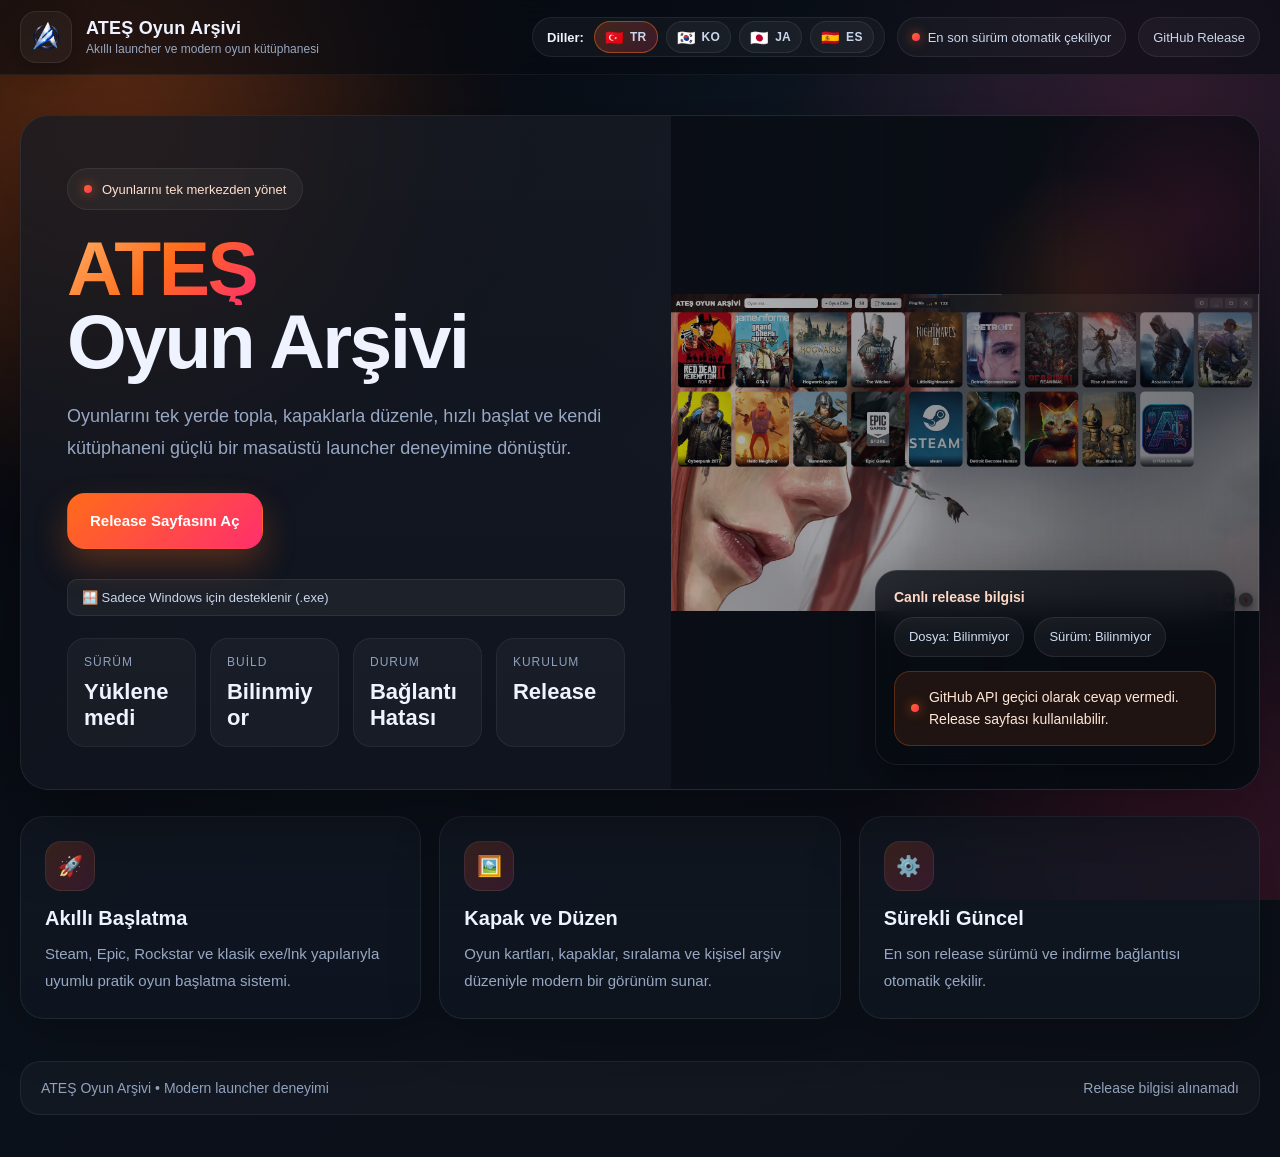
==== index.html @ 136032b4 "Update index.html" ====
<!DOCTYPE html>
<html lang="tr">
<head>
  <meta charset="UTF-8" />
  <meta name="viewport" content="width=device-width, initial-scale=1.0" />
  <meta name="theme-color" content="#ff6b1a">
  <title>Oyun Launcher İndir (Ücretsiz) – ATEŞ Oyun Arşivi | Steam, Epic, Rockstar Tek Program</title>
  <meta name="description" content="ATEŞ Oyun Arşivi ile Steam, Epic ve tüm oyunlarını tek yerde topla. Ücretsiz oyun launcher indir, hızlı başlat ve modern arşiv deneyimi yaşa.">
  <meta name="keywords" content="ATEŞ Oyun Arşivi, game launcher, free game launcher, Steam, Epic, Rockstar">
  <meta name="author" content="ATEŞ Oyun Arşivi">
  <meta name="robots" content="index, follow, max-image-preview:large">
  <link rel="canonical" href="https://dates1905.github.io/atesoyunarsivi/">
  <link rel="alternate" hreflang="tr" href="https://dates1905.github.io/atesoyunarsivi/">
  <link rel="alternate" hreflang="ko" href="https://dates1905.github.io/atesoyunarsivi/ko/">
  <link rel="alternate" hreflang="ja" href="https://dates1905.github.io/atesoyunarsivi/ja/">
  <link rel="alternate" hreflang="es" href="https://dates1905.github.io/atesoyunarsivi/es/">
  <link rel="alternate" hreflang="x-default" href="https://dates1905.github.io/atesoyunarsivi/">

  <link rel="icon" href="https://dates1905.github.io/atesoyunarsivi/favicon.ico" sizes="any">
  <link rel="icon" type="image/png" sizes="48x48" href="https://dates1905.github.io/atesoyunarsivi/favicon-48x48.png">
  <link rel="apple-touch-icon" href="https://dates1905.github.io/atesoyunarsivi/apple-touch-icon.png">

  <meta property="og:locale" content="tr_TR">
  <meta property="og:type" content="website">
  <meta property="og:site_name" content="ATEŞ Oyun Arşivi">
  <meta property="og:title" content="ATEŞ Oyun Arşivi – Ücretsiz Oyun Launcher">
  <meta property="og:description" content="Steam, Epic, Rockstar ve diğer oyunlarını tek yerde topla. Hızlı, modern ve ücretsiz oyun launcher.">
  <meta property="og:url" content="https://dates1905.github.io/atesoyunarsivi/">
  <meta property="og:image" content="https://dates1905.github.io/atesoyunarsivi/logo.png">
  <meta property="og:image:width" content="512">
  <meta property="og:image:height" content="512">

  <meta name="twitter:card" content="summary_large_image">
  <meta name="twitter:title" content="ATEŞ Oyun Arşivi – Ücretsiz Oyun Launcher">
  <meta name="twitter:description" content="Steam, Epic, Rockstar ve diğer oyunlarını tek yerde topla. Hızlı, modern ve ücretsiz oyun launcher.">
  <meta name="twitter:image" content="https://dates1905.github.io/atesoyunarsivi/logo.png">

  <script type="application/ld+json">
  {
    "@context": "https://schema.org",
    "@graph": [
      {
        "@type": "WebSite",
        "@id": "https://dates1905.github.io/atesoyunarsivi/#website",
        "url": "https://dates1905.github.io/atesoyunarsivi/",
        "name": "ATEŞ Oyun Arşivi",
        "alternateName": ["ATES Oyun Arsivi", "ATEŞ Launcher"],
        "inLanguage": "tr-TR"
      },
      {
        "@type": "Organization",
        "@id": "https://dates1905.github.io/atesoyunarsivi/#organization",
        "name": "ATEŞ Oyun Arşivi",
        "url": "https://dates1905.github.io/atesoyunarsivi/",
        "logo": {
          "@type": "ImageObject",
          "url": "https://dates1905.github.io/atesoyunarsivi/logo.png"
        },
        "image": "https://dates1905.github.io/atesoyunarsivi/logo.png"
      }
    ]
  }
  </script>

  <link rel="stylesheet" href="style.css" />
  <style>
    * { box-sizing: border-box; }
    :root {
      --bg: #070b12;
      --bg-soft: #0c1220;
      --card: rgba(14, 19, 32, 0.82);
      --line: rgba(255,255,255,0.09);
      --text: #eef3ff;
      --muted: #98a8c3;
      --accent: #ff6b1a;
      --accent-2: #ff2f6d;
      --green: #1fc97a;
      --shadow: 0 30px 80px rgba(0,0,0,0.42);
      --radius-xl: 28px;
      --radius-lg: 20px;
      --max: 1240px;
    }

    html, body {
      margin: 0; padding: 0; min-height: 100%;
      background:
        radial-gradient(circle at 10% 10%, rgba(255,107,26,0.18), transparent 26%),
        radial-gradient(circle at 90% 10%, rgba(255,47,109,0.16), transparent 24%),
        linear-gradient(135deg, #05070c 0%, #0b111b 45%, #0b0f17 100%);
      color: var(--text);
      font-family: Inter, Arial, Helvetica, sans-serif;
      overflow-x: hidden;
      cursor: default;
    }

    a { color: inherit; text-decoration: none; }

    .bg-blur, .particles, .dragon-sky {
      position: fixed; inset: 0; pointer-events: none; overflow: hidden;
    }
    .bg-blur, .particles { z-index: 0; }
    .dragon-sky { z-index: 1; }

    .dragon-sky canvas {
      width: 100%; height: 100%; display: block;
      pointer-events: none;
      filter: drop-shadow(0 10px 30px rgba(0,0,0,.35));
    }

    .bg-blur::before, .bg-blur::after {
      content: ""; position: absolute; border-radius: 50%;
      filter: blur(110px); opacity: 0.2; animation: floatBlob 12s ease-in-out infinite;
    }
    .bg-blur::before { width: 34vw; height: 34vw; left: -10vw; top: -6vw; background: #ff6b1a; }
    .bg-blur::after  { width: 30vw; height: 30vw; right: -8vw; bottom: -10vw; background: #ff2f6d; animation-duration: 14s; }
    @keyframes floatBlob { 0%,100%{transform:translate(0,0)} 50%{transform:translate(20px,24px)} }

    .particle {
      position: absolute; bottom: -20px; width: 4px; height: 4px; border-radius: 999px;
      background: linear-gradient(135deg, #ff8a3d, #ff2f6d); opacity: 0.45; animation: rise linear infinite;
    }
    @keyframes rise {
      from { transform: translateY(0) scale(1); opacity: 0; }
      10% { opacity: 0.45; }
      to { transform: translateY(-110vh) scale(0.6); opacity: 0; }
    }

    .wrap { position: relative; z-index: 2; width: 100%; }
    .container { width: min(var(--max), calc(100% - 32px)); margin: 0 auto; }

    .topbar {
      position: sticky; top: 0; z-index: 10; backdrop-filter: blur(16px);
      background: rgba(7, 11, 18, 0.58); border-bottom: 1px solid rgba(255,255,255,0.05);
    }
    .topbar-inner {
      min-height: 74px; display: flex; align-items: center; justify-content: space-between; gap: 16px;
    }
    .brand { display: flex; align-items: center; gap: 14px; min-width: 0; }
    .brand-logo {
      width: 52px; height: 52px; border-radius: 16px; display: flex; align-items: center; justify-content: center;
      background: rgba(255,255,255,0.04); border: 1px solid rgba(255,255,255,0.08);
      box-shadow: 0 8px 24px rgba(0,0,0,0.25); overflow: hidden; padding: 6px;
    }
    .brand-logo img { width: 100%; height: 100%; object-fit: contain; display: block; }
    .brand-title { font-size: 18px; font-weight: 800; letter-spacing: 0.2px; white-space: nowrap; }
    .brand-sub { font-size: 12px; color: var(--muted); margin-top: 3px; white-space: nowrap; }

    .nav-actions { display: flex; align-items: center; gap: 12px; flex-wrap: wrap; justify-content: flex-end; }
    .mini-badge {
      min-height: 40px; padding: 0 14px; display: inline-flex; align-items: center; border-radius: 999px;
      background: rgba(255,255,255,0.04); border: 1px solid rgba(255,255,255,0.07); color: #c9d6ec; font-size: 13px; gap: 8px;
    }
    .dot {
      width: 8px; height: 8px; border-radius: 999px;
      background: linear-gradient(135deg, var(--accent), var(--accent-2));
      box-shadow: 0 0 12px rgba(255,107,26,0.7); flex: 0 0 auto;
    }

    .hero { padding: 40px 0 26px; }
    .hero-card {
      position: relative; overflow: hidden; border-radius: var(--radius-xl);
      background: linear-gradient(180deg, rgba(255,255,255,0.03), rgba(255,255,255,0.015)), rgba(13, 17, 27, 0.78);
      border: 1px solid rgba(255,255,255,0.07); box-shadow: var(--shadow);
    }
    .hero-grid { display: grid; grid-template-columns: 1.05fr 0.95fr; min-height: 650px; }
    .hero-left { padding: 52px 46px 42px; display: flex; flex-direction: column; justify-content: center; }

    .eyebrow {
      display: inline-flex; align-items: center; gap: 10px; width: fit-content; min-height: 42px; padding: 0 16px;
      border-radius: 999px; background: rgba(255,255,255,0.045); border: 1px solid rgba(255,255,255,0.07);
      color: #ffe0cf; font-size: 13px; margin-bottom: 22px;
    }
    .hero-title {
      margin: 0; font-size: clamp(42px, 6vw, 78px); line-height: 0.95; letter-spacing: -2.5px; font-weight: 900;
    }
    .hero-title .accent {
      background: linear-gradient(135deg, #ffb167, #ff6b1a, #ff2f6d);
      -webkit-background-clip: text; background-clip: text; color: transparent; display: inline-block;
    }
    .hero-desc { margin: 22px 0 28px; max-width: 700px; color: var(--muted); font-size: 18px; line-height: 1.8; }
    .hero-actions { display: flex; gap: 14px; flex-wrap: wrap; margin-bottom: 18px; }

    .btn {
      min-height: 56px; padding: 0 22px; border-radius: 18px; display: inline-flex; align-items: center; justify-content: center; gap: 10px;
      font-weight: 800; font-size: 15px; border: 1px solid transparent;
      transition: transform .18s ease, box-shadow .18s ease, background .18s ease, border-color .18s ease;
    }
    .btn:hover { transform: translateY(-2px); }
    .btn-primary {
      background: linear-gradient(135deg, var(--accent), var(--accent-2)); color: #fff;
      box-shadow: 0 16px 34px rgba(255, 107, 26, 0.28);
    }

    .windows-note {
      margin-top: 12px; padding: 10px 14px; border-radius: 10px;
      background: rgba(255,255,255,0.05); border: 1px solid rgba(255,255,255,0.08);
      font-size: 13px; color: #c9d6ec; display: inline-block;
    }

    .stats { display: grid; grid-template-columns: repeat(4, minmax(0, 1fr)); gap: 14px; margin-top: 22px; }
    .stat {
      padding: 16px 16px 15px; border-radius: 18px; background: rgba(255,255,255,0.035);
      border: 1px solid rgba(255,255,255,0.06); min-height: 94px;
    }
    .stat-label { font-size: 12px; text-transform: uppercase; letter-spacing: 1px; color: #8ea0bc; margin-bottom: 10px; }
    .stat-value { font-size: 22px; font-weight: 800; word-break: break-word; }

    .hero-right {
      position: relative; min-height: 650px;
      background: linear-gradient(90deg, rgba(7,11,18,0.3), rgba(7,11,18,0.6)), url("launcher.jpg?v=3") center center no-repeat;
      background-size: contain; background-color: #0b0f17;
    }
    .hero-right::before {
      content: ""; position: absolute; inset: 0;
      background: radial-gradient(circle at 70% 25%, rgba(255,107,26,0.12), transparent 18%),
                  radial-gradient(circle at 88% 15%, rgba(255,47,109,0.12), transparent 22%);
    }

    .floating-panel {
      position: absolute; right: 24px; bottom: 24px; width: min(360px, calc(100% - 48px));
      padding: 18px; border-radius: 22px; background: rgba(7, 11, 18, 0.76);
      border: 1px solid rgba(255,255,255,0.08); backdrop-filter: blur(16px);
      box-shadow: 0 18px 44px rgba(0,0,0,0.34);
      transform: none !important;
    }
    .floating-title { font-size: 14px; color: #ffd9c6; margin-bottom: 12px; font-weight: 700; }
    .file-row { display: flex; gap: 10px; flex-wrap: wrap; }
    .pill {
      min-height: 40px; padding: 0 14px; display: inline-flex; align-items: center; border-radius: 999px;
      background: rgba(255,255,255,0.05); border: 1px solid rgba(255,255,255,0.08); color: #d0ddf0; font-size: 13px;
      max-width: 100%; overflow: hidden; text-overflow: ellipsis; white-space: nowrap;
    }
    .status-box {
      margin-top: 14px; min-height: 58px; border-radius: 16px; padding: 14px 16px;
      display: flex; align-items: center; gap: 10px; font-size: 14px; line-height: 1.6;
      border: 1px solid rgba(255,255,255,0.08); background: rgba(255,255,255,0.04); color: #dce6f5;
    }
    .status-box.ok { background: rgba(31, 201, 122, 0.11); border-color: rgba(31, 201, 122, 0.34); color: #dbffec; }
    .status-box.warn { background: rgba(255, 107, 26, 0.10); border-color: rgba(255, 107, 26, 0.26); color: #ffe6d7; }
    .spinner {
      width: 16px; height: 16px; border-radius: 999px; border: 2px solid rgba(255,255,255,0.24);
      border-top-color: #fff; animation: spin .9s linear infinite; flex: 0 0 auto;
    }
    @keyframes spin { to { transform: rotate(360deg); } }

    .section { padding: 0 0 34px; }
    .section-grid { display: grid; grid-template-columns: repeat(3, minmax(0, 1fr)); gap: 18px; }
    .feature-card {
      border-radius: 24px; padding: 24px;
      background: linear-gradient(180deg, rgba(255,255,255,0.025), rgba(255,255,255,0.01)), rgba(12,18,30,0.72);
      border: 1px solid rgba(255,255,255,0.07); box-shadow: 0 18px 50px rgba(0,0,0,0.24);
    }
    .feature-icon {
      width: 50px; height: 50px; border-radius: 16px; display: grid; place-items: center; font-size: 20px;
      background: linear-gradient(135deg, rgba(255,107,26,0.18), rgba(255,47,109,0.16));
      border: 1px solid rgba(255,255,255,0.07); margin-bottom: 16px;
    }
    .feature-title { margin: 0 0 10px; font-size: 20px; font-weight: 800; }
    .feature-desc { margin: 0; color: var(--muted); font-size: 15px; line-height: 1.8; }

    .footer { padding: 8px 0 42px; color: #91a2bc; font-size: 14px; }
    .footer-box {
      border-radius: 20px; padding: 18px 20px; background: rgba(255,255,255,0.03);
      border: 1px solid rgba(255,255,255,0.06); display: flex; justify-content: space-between; gap: 16px; flex-wrap: wrap;
    }

    .language-badge { gap: 10px; padding-right: 10px; flex-wrap: wrap; }
    .lang-label { font-weight: 700; color: #eef3ff; white-space: nowrap; }
    .lang-links { display: inline-flex; align-items: center; gap: 8px; flex-wrap: wrap; }
    .lang-item {
      min-height: 32px; padding: 0 10px; border-radius: 999px; display: inline-flex; align-items: center; gap: 6px;
      background: rgba(255,255,255,0.04); border: 1px solid rgba(255,255,255,0.08);
      transition: transform .18s ease, border-color .18s ease, background .18s ease; font-size: 12px; font-weight: 700;
    }
    .lang-item:hover { transform: translateY(-1px); border-color: rgba(255,255,255,0.18); background: rgba(255,255,255,0.08); }
    .lang-item.active {
      background: linear-gradient(135deg, rgba(255,107,26,0.22), rgba(255,47,109,0.18));
      border-color: rgba(255,107,26,0.5);
    }
    .flag { font-size: 15px; line-height: 1; }
    .lang-text { letter-spacing: 0.3px; }

    @media (max-width: 1120px) {
      .hero-grid { grid-template-columns: 1fr; }
      .hero-right { min-height: 420px; order: -1; }
      .hero-left { padding: 34px 24px 26px; }
      .stats { grid-template-columns: repeat(2, minmax(0, 1fr)); }
      .section-grid { grid-template-columns: 1fr; }
    }
    @media (max-width: 768px) {
      .hero-right { background-size: contain; min-height: 300px; }
    }
    @media (max-width: 700px) {
      .container { width: min(var(--max), calc(100% - 20px)); }
      .topbar-inner { height: auto; padding: 14px 0; align-items: flex-start; flex-direction: column; }
      .hero { padding-top: 18px; }
      .hero-title { letter-spacing: -1.4px; }
      .hero-desc { font-size: 16px; }
      .hero-actions { flex-direction: column; }
      .btn { width: 100%; }
      .stats { grid-template-columns: 1fr; }
      .hero-right { min-height: 320px; }
      .floating-panel { right: 14px; bottom: 14px; width: calc(100% - 28px); }
    }
    @media (prefers-reduced-motion: reduce) {
      .dragon-sky { display: none !important; }
    }
  </style>
</head>
<body>
  <div style="position:absolute; left:-9999px;">
    <h1>ATEŞ Oyun Arşivi – Ücretsiz Oyun Launcher</h1>
    <h2>Steam, Epic ve tüm oyunlarını tek yerden başlat</h2>
  </div>

  <div class="bg-blur"></div>
  <div class="particles" id="particles"></div>
  <div class="dragon-sky" aria-hidden="true"><canvas id="dragonCanvas"></canvas></div>

  <div class="wrap">
    <header class="topbar">
      <div class="container topbar-inner">
        <div class="brand">
          <div class="brand-logo"><img src="logo.png?v=4" alt="ATEŞ Oyun Arşivi logo" /></div>
          <div>
            <div class="brand-title">ATEŞ Oyun Arşivi</div>
            <div class="brand-sub">Akıllı launcher ve modern oyun kütüphanesi</div>
          </div>
        </div>

        <div class="nav-actions">
          <div class="mini-badge language-badge">
            <span class="lang-label">Diller:</span>
            <div class="lang-links">
              <a class="lang-item active" href="https://dates1905.github.io/atesoyunarsivi/" aria-label="Türkçe"><span class="flag">🇹🇷</span><span class="lang-text">TR</span></a>
              <a class="lang-item" href="https://dates1905.github.io/atesoyunarsivi/ko/" aria-label="한국어"><span class="flag">🇰🇷</span><span class="lang-text">KO</span></a>
              <a class="lang-item" href="https://dates1905.github.io/atesoyunarsivi/ja/" aria-label="日本語"><span class="flag">🇯🇵</span><span class="lang-text">JA</span></a>
              <a class="lang-item" href="https://dates1905.github.io/atesoyunarsivi/es/" aria-label="Español"><span class="flag">🇪🇸</span><span class="lang-text">ES</span></a>
            </div>
          </div>
          <div class="mini-badge"><span class="dot"></span>En son sürüm otomatik çekiliyor</div>
          <a class="mini-badge" href="https://github.com/dates1905/atesoyunarsivi/releases" target="_blank" rel="noopener noreferrer">GitHub Release</a>
        </div>
      </div>
    </header>

    <main>
      <section class="hero">
        <div class="container">
          <div class="hero-card">
            <div class="hero-grid">
              <div class="hero-left">
                <div class="eyebrow"><span class="dot"></span>Oyunlarını tek merkezden yönet</div>
                <div class="hero-title"><span class="accent">ATEŞ</span><br />Oyun Arşivi</div>
                <p class="hero-desc">Oyunlarını tek yerde topla, kapaklarla düzenle, hızlı başlat ve kendi kütüphaneni güçlü bir masaüstü launcher deneyimine dönüştür.</p>

                <div class="hero-actions">
                  <a id="downloadBtn" class="btn btn-primary" href="https://github.com/dates1905/atesoyunarsivi/releases" target="_blank" rel="noopener noreferrer">Kurulumu İndir</a>
                </div>

                <div class="windows-note">🪟 Sadece Windows için desteklenir (.exe)</div>

                <div class="stats">
                  <div class="stat"><div class="stat-label">Sürüm</div><div class="stat-value" id="versionText">Yükleniyor...</div></div>
                  <div class="stat"><div class="stat-label">Build</div><div class="stat-value" id="buildDate">Yükleniyor...</div></div>
                  <div class="stat"><div class="stat-label">Durum</div><div class="stat-value" id="releaseStatus">Kontrol ediliyor...</div></div>
                  <div class="stat"><div class="stat-label">Kurulum</div><div class="stat-value" id="fileType">.exe</div></div>
                </div>
              </div>

              <div class="hero-right">
                <div class="floating-panel">
                  <div class="floating-title">Canlı release bilgisi</div>
                  <div class="file-row">
                    <div class="pill" id="fileName">Dosya: yükleniyor...</div>
                    <div class="pill" id="versionBadge">Sürüm: yükleniyor...</div>
                  </div>
                  <div class="status-box warn" id="statusBox"><div class="spinner"></div><span>GitHub üzerinden en son sürüm bilgisi alınıyor...</span></div>
                </div>
              </div>
            </div>
          </div>
        </div>
      </section>

      <section class="section">
        <div class="container">
          <div class="section-grid">
            <div class="feature-card"><div class="feature-icon">🚀</div><h3 class="feature-title">Akıllı Başlatma</h3><p class="feature-desc">Steam, Epic, Rockstar ve klasik exe/lnk yapılarıyla uyumlu pratik oyun başlatma sistemi.</p></div>
            <div class="feature-card"><div class="feature-icon">🖼️</div><h3 class="feature-title">Kapak ve Düzen</h3><p class="feature-desc">Oyun kartları, kapaklar, sıralama ve kişisel arşiv düzeniyle modern bir görünüm sunar.</p></div>
            <div class="feature-card"><div class="feature-icon">⚙️</div><h3 class="feature-title">Sürekli Güncel</h3><p class="feature-desc">En son release sürümü ve indirme bağlantısı otomatik çekilir.</p></div>
          </div>
        </div>
      </section>
    </main>

    <footer class="footer">
      <div class="container">
        <div class="footer-box">
          <div>ATEŞ Oyun Arşivi • Modern launcher deneyimi</div>
          <div id="footerVersion">Sürüm bilgisi yükleniyor...</div>
        </div>
      </div>
    </footer>
  </div>

  <script>
    const RELEASE_API_URL = "https://api.github.com/repos/dates1905/atesoyunarsivi/releases/latest";
    const RELEASES_PAGE_URL = "https://github.com/dates1905/atesoyunarsivi/releases";

    function byId(id) { return document.getElementById(id); }

    function setStatus(message, type = "warn", loading = false) {
      const box = byId("statusBox");
      if (!box) return;
      box.className = "status-box " + type;
      box.innerHTML = (loading ? '<div class="spinner"></div>' : '<span class="dot"></span>') + '<span>' + message + '</span>';
    }

    function formatDate(dateStr) {
      if (!dateStr) return "Bilinmiyor";
      const d = new Date(dateStr);
      if (Number.isNaN(d.getTime())) return "Bilinmiyor";
      const day = String(d.getDate()).padStart(2, "0");
      const month = String(d.getMonth() + 1).padStart(2, "0");
      const year = d.getFullYear();
      return day + "." + month + "." + year;
    }

    function pickExeAsset(assets) {
      if (!Array.isArray(assets)) return null;
      for (const asset of assets) {
        if (/\.exe$/i.test(asset.name || "")) return asset;
      }
      return null;
    }

    function createParticles() {
      const wrap = byId("particles");
      if (!wrap) return;
      wrap.innerHTML = "";
      const count = window.innerWidth < 768 ? 20 : 36;
      for (let i = 0; i < count; i++) {
        const p = document.createElement("span");
        p.className = "particle";
        p.style.left = (Math.random() * 100) + "vw";
        const size = 2 + Math.random() * 4;
        p.style.width = size + "px";
        p.style.height = size + "px";
        p.style.animationDuration = (7 + Math.random() * 9) + "s";
        p.style.animationDelay = (Math.random() * 8) + "s";
        p.style.opacity = 0.16 + Math.random() * 0.38;
        wrap.appendChild(p);
      }
    }

    async function loadLatestRelease() {
      try {
        setStatus("GitHub üzerinden en son sürüm bilgisi alınıyor...", "warn", true);
        const response = await fetch(RELEASE_API_URL, {
          method: "GET",
          headers: { "Accept": "application/vnd.github+json" },
          cache: "no-store"
        });
        if (!response.ok) throw new Error("GitHub API hatası: " + response.status);

        const release = await response.json();
        const version = release.tag_name || release.name || "Bilinmiyor";
        const buildDate = formatDate(release.published_at);
        const exeAsset = pickExeAsset(release.assets || []);
        const downloadUrl = exeAsset ? exeAsset.browser_download_url : (release.html_url || RELEASES_PAGE_URL);
        const fileName = exeAsset ? exeAsset.name : "İndirilebilir .exe bulunamadı";

        if (byId("versionText")) byId("versionText").textContent = version;
        if (byId("buildDate")) byId("buildDate").textContent = buildDate;
        if (byId("releaseStatus")) byId("releaseStatus").textContent = release.prerelease ? "Ön Sürüm" : "Yayında";
        if (byId("fileType")) byId("fileType").textContent = exeAsset ? ".exe" : "Release";
        if (byId("fileName")) byId("fileName").textContent = "Dosya: " + fileName;
        if (byId("versionBadge")) byId("versionBadge").textContent = "Sürüm: " + version;
        if (byId("footerVersion")) byId("footerVersion").textContent = "Canlı sürüm: " + version;

        const downloadBtn = byId("downloadBtn");
        if (downloadBtn) {
          downloadBtn.href = downloadUrl;
          downloadBtn.textContent = exeAsset ? "Kurulumu İndir" : "Release Sayfasını Aç";
        }

        setStatus(exeAsset ? "En güncel sürüm başarıyla yüklendi: " + version : "Release bulundu ama .exe dosyası seçilemedi.", exeAsset ? "ok" : "warn", false);
      } catch (error) {
        console.error("Release yüklenemedi:", error);
        if (byId("versionText")) byId("versionText").textContent = "Yüklenemedi";
        if (byId("buildDate")) byId("buildDate").textContent = "Bilinmiyor";
        if (byId("releaseStatus")) byId("releaseStatus").textContent = "Bağlantı Hatası";
        if (byId("fileType")) byId("fileType").textContent = "Release";
        if (byId("fileName")) byId("fileName").textContent = "Dosya: Bilinmiyor";
        if (byId("versionBadge")) byId("versionBadge").textContent = "Sürüm: Bilinmiyor";
        if (byId("footerVersion")) byId("footerVersion").textContent = "Release bilgisi alınamadı";
        const downloadBtn = byId("downloadBtn");
        if (downloadBtn) { downloadBtn.href = RELEASES_PAGE_URL; downloadBtn.textContent = "Release Sayfasını Aç"; }
        setStatus("GitHub API geçici olarak cevap vermedi. Release sayfası kullanılabilir.", "warn", false);
      }
    }

    window.addEventListener("load", function () {
      createParticles();
      loadLatestRelease();
    });
  </script>
  <script src="toothless_dragons_tr.js"></script>
</body>
</html>
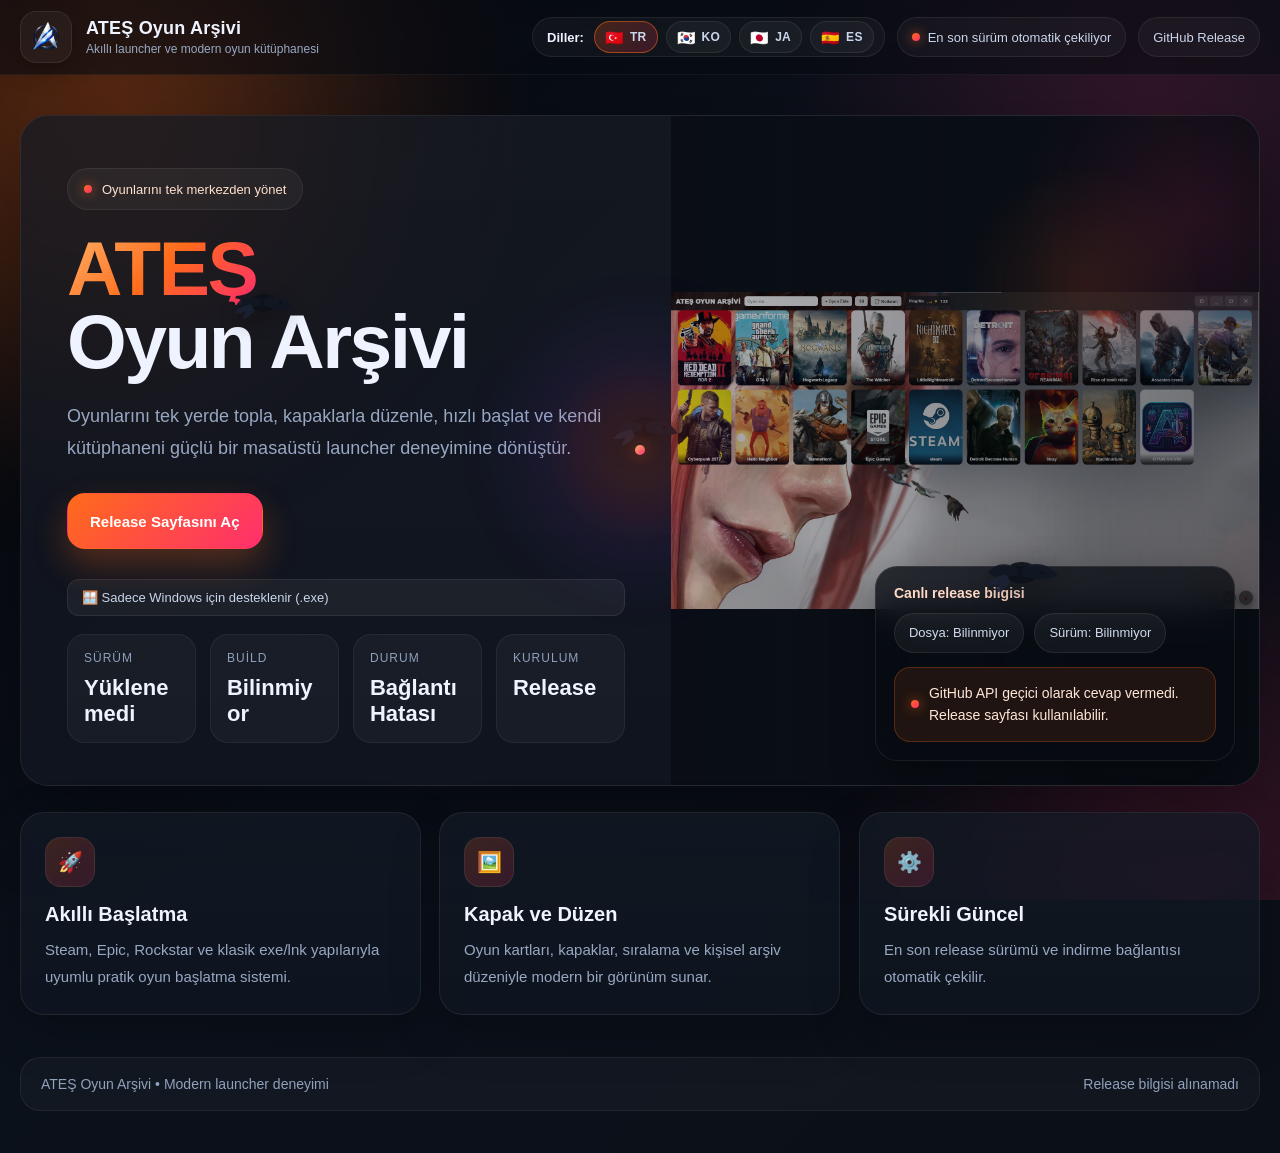
==== commit 1b0a7cc3: "Add files via upload" ====
--- a/index.html
+++ b/index.html
@@ -15,295 +15,206 @@
   <link rel="alternate" hreflang="ja" href="https://dates1905.github.io/atesoyunarsivi/ja/">
   <link rel="alternate" hreflang="es" href="https://dates1905.github.io/atesoyunarsivi/es/">
   <link rel="alternate" hreflang="x-default" href="https://dates1905.github.io/atesoyunarsivi/">
-
   <link rel="icon" href="https://dates1905.github.io/atesoyunarsivi/favicon.ico" sizes="any">
   <link rel="icon" type="image/png" sizes="48x48" href="https://dates1905.github.io/atesoyunarsivi/favicon-48x48.png">
   <link rel="apple-touch-icon" href="https://dates1905.github.io/atesoyunarsivi/apple-touch-icon.png">
-
-  <meta property="og:locale" content="tr_TR">
-  <meta property="og:type" content="website">
-  <meta property="og:site_name" content="ATEŞ Oyun Arşivi">
-  <meta property="og:title" content="ATEŞ Oyun Arşivi – Ücretsiz Oyun Launcher">
-  <meta property="og:description" content="Steam, Epic, Rockstar ve diğer oyunlarını tek yerde topla. Hızlı, modern ve ücretsiz oyun launcher.">
-  <meta property="og:url" content="https://dates1905.github.io/atesoyunarsivi/">
-  <meta property="og:image" content="https://dates1905.github.io/atesoyunarsivi/logo.png">
-  <meta property="og:image:width" content="512">
-  <meta property="og:image:height" content="512">
-
-  <meta name="twitter:card" content="summary_large_image">
-  <meta name="twitter:title" content="ATEŞ Oyun Arşivi – Ücretsiz Oyun Launcher">
-  <meta name="twitter:description" content="Steam, Epic, Rockstar ve diğer oyunlarını tek yerde topla. Hızlı, modern ve ücretsiz oyun launcher.">
-  <meta name="twitter:image" content="https://dates1905.github.io/atesoyunarsivi/logo.png">
-
-  <script type="application/ld+json">
-  {
-    "@context": "https://schema.org",
-    "@graph": [
-      {
-        "@type": "WebSite",
-        "@id": "https://dates1905.github.io/atesoyunarsivi/#website",
-        "url": "https://dates1905.github.io/atesoyunarsivi/",
-        "name": "ATEŞ Oyun Arşivi",
-        "alternateName": ["ATES Oyun Arsivi", "ATEŞ Launcher"],
-        "inLanguage": "tr-TR"
-      },
-      {
-        "@type": "Organization",
-        "@id": "https://dates1905.github.io/atesoyunarsivi/#organization",
-        "name": "ATEŞ Oyun Arşivi",
-        "url": "https://dates1905.github.io/atesoyunarsivi/",
-        "logo": {
-          "@type": "ImageObject",
-          "url": "https://dates1905.github.io/atesoyunarsivi/logo.png"
-        },
-        "image": "https://dates1905.github.io/atesoyunarsivi/logo.png"
-      }
-    ]
-  }
-  </script>
-
   <link rel="stylesheet" href="style.css" />
   <style>
     * { box-sizing: border-box; }
     :root {
-      --bg: #070b12;
-      --bg-soft: #0c1220;
-      --card: rgba(14, 19, 32, 0.82);
-      --line: rgba(255,255,255,0.09);
-      --text: #eef3ff;
-      --muted: #98a8c3;
-      --accent: #ff6b1a;
-      --accent-2: #ff2f6d;
-      --green: #1fc97a;
-      --shadow: 0 30px 80px rgba(0,0,0,0.42);
-      --radius-xl: 28px;
-      --radius-lg: 20px;
-      --max: 1240px;
-    }
-
+      --bg: #070b12; --bg-soft: #0c1220; --card: rgba(14, 19, 32, 0.82); --line: rgba(255,255,255,0.09);
+      --text: #eef3ff; --muted: #98a8c3; --accent: #ff6b1a; --accent-2: #ff2f6d; --green: #1fc97a;
+      --shadow: 0 30px 80px rgba(0,0,0,0.42); --radius-xl: 28px; --radius-lg: 20px; --max: 1240px;
+    }
     html, body {
       margin: 0; padding: 0; min-height: 100%;
       background:
         radial-gradient(circle at 10% 10%, rgba(255,107,26,0.18), transparent 26%),
         radial-gradient(circle at 90% 10%, rgba(255,47,109,0.16), transparent 24%),
         linear-gradient(135deg, #05070c 0%, #0b111b 45%, #0b0f17 100%);
-      color: var(--text);
-      font-family: Inter, Arial, Helvetica, sans-serif;
-      overflow-x: hidden;
+      color: var(--text); font-family: Inter, Arial, Helvetica, sans-serif; overflow-x: hidden;
       cursor: default;
     }
-
     a { color: inherit; text-decoration: none; }
-
-    .bg-blur, .particles, .dragon-sky {
-      position: fixed; inset: 0; pointer-events: none; overflow: hidden;
-    }
-    .bg-blur, .particles { z-index: 0; }
-    .dragon-sky { z-index: 1; }
-
-    .dragon-sky canvas {
-      width: 100%; height: 100%; display: block;
-      pointer-events: none;
-      filter: drop-shadow(0 10px 30px rgba(0,0,0,.35));
-    }
-
-    .bg-blur::before, .bg-blur::after {
-      content: ""; position: absolute; border-radius: 50%;
-      filter: blur(110px); opacity: 0.2; animation: floatBlob 12s ease-in-out infinite;
-    }
-    .bg-blur::before { width: 34vw; height: 34vw; left: -10vw; top: -6vw; background: #ff6b1a; }
-    .bg-blur::after  { width: 30vw; height: 30vw; right: -8vw; bottom: -10vw; background: #ff2f6d; animation-duration: 14s; }
+    .bg-blur,.particles,.dragon-sky,.cursor-fx-layer { position: fixed; inset: 0; pointer-events: none; z-index: 0; overflow:hidden; }
+    .dragon-sky { z-index: 2; }
+    .cursor-fx-layer { z-index: 3; }
+    .bg-blur::before,.bg-blur::after {
+      content:""; position:absolute; border-radius:50%; filter: blur(110px); opacity:.2; animation: floatBlob 12s ease-in-out infinite;
+    }
+    .bg-blur::before { width:34vw; height:34vw; left:-10vw; top:-6vw; background:#ff6b1a; }
+    .bg-blur::after { width:30vw; height:30vw; right:-8vw; bottom:-10vw; background:#ff2f6d; animation-duration:14s; }
     @keyframes floatBlob { 0%,100%{transform:translate(0,0)} 50%{transform:translate(20px,24px)} }
-
     .particle {
-      position: absolute; bottom: -20px; width: 4px; height: 4px; border-radius: 999px;
-      background: linear-gradient(135deg, #ff8a3d, #ff2f6d); opacity: 0.45; animation: rise linear infinite;
+      position:absolute; bottom:-20px; width:4px; height:4px; border-radius:999px;
+      background: linear-gradient(135deg, #ff8a3d, #ff2f6d); opacity:.45; animation: rise linear infinite;
     }
     @keyframes rise {
-      from { transform: translateY(0) scale(1); opacity: 0; }
-      10% { opacity: 0.45; }
-      to { transform: translateY(-110vh) scale(0.6); opacity: 0; }
-    }
-
-    .wrap { position: relative; z-index: 2; width: 100%; }
-    .container { width: min(var(--max), calc(100% - 32px)); margin: 0 auto; }
-
-    .topbar {
-      position: sticky; top: 0; z-index: 10; backdrop-filter: blur(16px);
-      background: rgba(7, 11, 18, 0.58); border-bottom: 1px solid rgba(255,255,255,0.05);
-    }
-    .topbar-inner {
-      min-height: 74px; display: flex; align-items: center; justify-content: space-between; gap: 16px;
-    }
-    .brand { display: flex; align-items: center; gap: 14px; min-width: 0; }
+      from { transform: translateY(0) scale(1); opacity: 0; } 10% { opacity:.45; }
+      to { transform: translateY(-110vh) scale(.6); opacity: 0; }
+    }
+    .wrap { position:relative; z-index: 1; width:100%; }
+    .container { width:min(var(--max), calc(100% - 32px)); margin:0 auto; }
+    .topbar { position:sticky; top:0; z-index:10; backdrop-filter: blur(16px); background:rgba(7,11,18,.58); border-bottom:1px solid rgba(255,255,255,.05); }
+    .topbar-inner { height:74px; display:flex; align-items:center; justify-content:space-between; gap:16px; }
+    .brand { display:flex; align-items:center; gap:14px; min-width:0; }
     .brand-logo {
-      width: 52px; height: 52px; border-radius: 16px; display: flex; align-items: center; justify-content: center;
-      background: rgba(255,255,255,0.04); border: 1px solid rgba(255,255,255,0.08);
-      box-shadow: 0 8px 24px rgba(0,0,0,0.25); overflow: hidden; padding: 6px;
-    }
-    .brand-logo img { width: 100%; height: 100%; object-fit: contain; display: block; }
-    .brand-title { font-size: 18px; font-weight: 800; letter-spacing: 0.2px; white-space: nowrap; }
-    .brand-sub { font-size: 12px; color: var(--muted); margin-top: 3px; white-space: nowrap; }
-
-    .nav-actions { display: flex; align-items: center; gap: 12px; flex-wrap: wrap; justify-content: flex-end; }
+      width:52px; height:52px; border-radius:16px; display:flex; align-items:center; justify-content:center;
+      background:rgba(255,255,255,.04); border:1px solid rgba(255,255,255,.08); box-shadow:0 8px 24px rgba(0,0,0,.25);
+      overflow:hidden; padding:6px;
+    }
+    .brand-logo img { width:100%; height:100%; object-fit:contain; display:block; }
+    .brand-title { font-size:18px; font-weight:800; letter-spacing:.2px; white-space:nowrap; }
+    .brand-sub { font-size:12px; color:var(--muted); margin-top:3px; white-space:nowrap; }
+    .nav-actions { display:flex; align-items:center; gap:12px; flex-wrap:wrap; justify-content:flex-end; }
     .mini-badge {
-      min-height: 40px; padding: 0 14px; display: inline-flex; align-items: center; border-radius: 999px;
-      background: rgba(255,255,255,0.04); border: 1px solid rgba(255,255,255,0.07); color: #c9d6ec; font-size: 13px; gap: 8px;
-    }
-    .dot {
-      width: 8px; height: 8px; border-radius: 999px;
-      background: linear-gradient(135deg, var(--accent), var(--accent-2));
-      box-shadow: 0 0 12px rgba(255,107,26,0.7); flex: 0 0 auto;
-    }
-
-    .hero { padding: 40px 0 26px; }
+      min-height:40px; padding:0 14px; display:inline-flex; align-items:center; border-radius:999px;
+      background:rgba(255,255,255,.04); border:1px solid rgba(255,255,255,.07); color:#c9d6ec; font-size:13px; gap:8px;
+    }
+    .dot { width:8px; height:8px; border-radius:999px; background:linear-gradient(135deg,var(--accent),var(--accent-2)); box-shadow:0 0 12px rgba(255,107,26,.7); flex:0 0 auto; }
+    .hero { padding:40px 0 26px; }
     .hero-card {
-      position: relative; overflow: hidden; border-radius: var(--radius-xl);
-      background: linear-gradient(180deg, rgba(255,255,255,0.03), rgba(255,255,255,0.015)), rgba(13, 17, 27, 0.78);
-      border: 1px solid rgba(255,255,255,0.07); box-shadow: var(--shadow);
-    }
-    .hero-grid { display: grid; grid-template-columns: 1.05fr 0.95fr; min-height: 650px; }
-    .hero-left { padding: 52px 46px 42px; display: flex; flex-direction: column; justify-content: center; }
-
+      position:relative; overflow:hidden; border-radius:var(--radius-xl);
+      background:linear-gradient(180deg, rgba(255,255,255,.03), rgba(255,255,255,.015)), rgba(13,17,27,.78);
+      border:1px solid rgba(255,255,255,.07); box-shadow:var(--shadow);
+    }
+    .hero-grid { display:grid; grid-template-columns:1.05fr .95fr; min-height:650px; }
+    .hero-left { padding:52px 46px 42px; display:flex; flex-direction:column; justify-content:center; }
     .eyebrow {
-      display: inline-flex; align-items: center; gap: 10px; width: fit-content; min-height: 42px; padding: 0 16px;
-      border-radius: 999px; background: rgba(255,255,255,0.045); border: 1px solid rgba(255,255,255,0.07);
-      color: #ffe0cf; font-size: 13px; margin-bottom: 22px;
-    }
-    .hero-title {
-      margin: 0; font-size: clamp(42px, 6vw, 78px); line-height: 0.95; letter-spacing: -2.5px; font-weight: 900;
-    }
-    .hero-title .accent {
-      background: linear-gradient(135deg, #ffb167, #ff6b1a, #ff2f6d);
-      -webkit-background-clip: text; background-clip: text; color: transparent; display: inline-block;
-    }
-    .hero-desc { margin: 22px 0 28px; max-width: 700px; color: var(--muted); font-size: 18px; line-height: 1.8; }
-    .hero-actions { display: flex; gap: 14px; flex-wrap: wrap; margin-bottom: 18px; }
-
+      display:inline-flex; align-items:center; gap:10px; width:fit-content; min-height:42px; padding:0 16px; border-radius:999px;
+      background:rgba(255,255,255,.045); border:1px solid rgba(255,255,255,.07); color:#ffe0cf; font-size:13px; margin-bottom:22px;
+    }
+    .hero-title { margin:0; font-size:clamp(42px,6vw,78px); line-height:.95; letter-spacing:-2.5px; font-weight:900; }
+    .hero-title .accent { background:linear-gradient(135deg,#ffb167,#ff6b1a,#ff2f6d); -webkit-background-clip:text; background-clip:text; color:transparent; display:inline-block; }
+    .hero-desc { margin:22px 0 28px; max-width:700px; color:var(--muted); font-size:18px; line-height:1.8; }
+    .hero-actions { display:flex; gap:14px; flex-wrap:wrap; margin-bottom:18px; }
     .btn {
-      min-height: 56px; padding: 0 22px; border-radius: 18px; display: inline-flex; align-items: center; justify-content: center; gap: 10px;
-      font-weight: 800; font-size: 15px; border: 1px solid transparent;
-      transition: transform .18s ease, box-shadow .18s ease, background .18s ease, border-color .18s ease;
+      min-height:56px; padding:0 22px; border-radius:18px; display:inline-flex; align-items:center; justify-content:center; gap:10px;
+      font-weight:800; font-size:15px; border:1px solid transparent; transition:transform .18s ease, box-shadow .18s ease, background .18s ease, border-color .18s ease;
+      will-change: transform;
     }
     .btn:hover { transform: translateY(-2px); }
-    .btn-primary {
-      background: linear-gradient(135deg, var(--accent), var(--accent-2)); color: #fff;
-      box-shadow: 0 16px 34px rgba(255, 107, 26, 0.28);
-    }
-
-    .windows-note {
-      margin-top: 12px; padding: 10px 14px; border-radius: 10px;
-      background: rgba(255,255,255,0.05); border: 1px solid rgba(255,255,255,0.08);
-      font-size: 13px; color: #c9d6ec; display: inline-block;
-    }
-
-    .stats { display: grid; grid-template-columns: repeat(4, minmax(0, 1fr)); gap: 14px; margin-top: 22px; }
-    .stat {
-      padding: 16px 16px 15px; border-radius: 18px; background: rgba(255,255,255,0.035);
-      border: 1px solid rgba(255,255,255,0.06); min-height: 94px;
-    }
-    .stat-label { font-size: 12px; text-transform: uppercase; letter-spacing: 1px; color: #8ea0bc; margin-bottom: 10px; }
-    .stat-value { font-size: 22px; font-weight: 800; word-break: break-word; }
-
+    .btn-primary { background:linear-gradient(135deg,var(--accent),var(--accent-2)); color:#fff; box-shadow:0 16px 34px rgba(255,107,26,.28); }
+    .windows-only {
+      margin-top:12px; padding:10px 14px; border-radius:12px; background:rgba(255,255,255,.05); border:1px solid rgba(255,255,255,.08);
+      font-size:13px; color:#c9d6ec; display:inline-block;
+    }
+    .stats { display:grid; grid-template-columns:repeat(4,minmax(0,1fr)); gap:14px; margin-top:18px; }
+    .stat { padding:16px 16px 15px; border-radius:18px; background:rgba(255,255,255,.035); border:1px solid rgba(255,255,255,.06); min-height:94px; }
+    .stat-label { font-size:12px; text-transform:uppercase; letter-spacing:1px; color:#8ea0bc; margin-bottom:10px; }
+    .stat-value { font-size:22px; font-weight:800; word-break:break-word; }
     .hero-right {
-      position: relative; min-height: 650px;
-      background: linear-gradient(90deg, rgba(7,11,18,0.3), rgba(7,11,18,0.6)), url("launcher.jpg?v=3") center center no-repeat;
-      background-size: contain; background-color: #0b0f17;
+      position:relative; min-height:650px;
+      background: linear-gradient(90deg, rgba(7,11,18,.3), rgba(7,11,18,.6)), url("launcher.jpg?v=3") center center no-repeat;
+      background-size:contain; background-color:#0b0f17;
     }
     .hero-right::before {
-      content: ""; position: absolute; inset: 0;
-      background: radial-gradient(circle at 70% 25%, rgba(255,107,26,0.12), transparent 18%),
-                  radial-gradient(circle at 88% 15%, rgba(255,47,109,0.12), transparent 22%);
-    }
-
+      content:""; position:absolute; inset:0;
+      background: radial-gradient(circle at 70% 25%, rgba(255,107,26,.12), transparent 18%),
+                  radial-gradient(circle at 88% 15%, rgba(255,47,109,.12), transparent 22%);
+    }
     .floating-panel {
-      position: absolute; right: 24px; bottom: 24px; width: min(360px, calc(100% - 48px));
-      padding: 18px; border-radius: 22px; background: rgba(7, 11, 18, 0.76);
-      border: 1px solid rgba(255,255,255,0.08); backdrop-filter: blur(16px);
-      box-shadow: 0 18px 44px rgba(0,0,0,0.34);
+      position:absolute; right:24px; bottom:24px; width:min(360px, calc(100% - 48px)); padding:18px; border-radius:22px;
+      background:rgba(7,11,18,.76); border:1px solid rgba(255,255,255,.08); backdrop-filter:blur(16px); box-shadow:0 18px 44px rgba(0,0,0,.34);
       transform: none !important;
     }
-    .floating-title { font-size: 14px; color: #ffd9c6; margin-bottom: 12px; font-weight: 700; }
-    .file-row { display: flex; gap: 10px; flex-wrap: wrap; }
+    .floating-title { font-size:14px; color:#ffd9c6; margin-bottom:12px; font-weight:700; }
+    .file-row { display:flex; gap:10px; flex-wrap:wrap; }
     .pill {
-      min-height: 40px; padding: 0 14px; display: inline-flex; align-items: center; border-radius: 999px;
-      background: rgba(255,255,255,0.05); border: 1px solid rgba(255,255,255,0.08); color: #d0ddf0; font-size: 13px;
-      max-width: 100%; overflow: hidden; text-overflow: ellipsis; white-space: nowrap;
+      min-height:40px; padding:0 14px; display:inline-flex; align-items:center; border-radius:999px; background:rgba(255,255,255,.05);
+      border:1px solid rgba(255,255,255,.08); color:#d0ddf0; font-size:13px; max-width:100%; overflow:hidden; text-overflow:ellipsis; white-space:nowrap;
     }
     .status-box {
-      margin-top: 14px; min-height: 58px; border-radius: 16px; padding: 14px 16px;
-      display: flex; align-items: center; gap: 10px; font-size: 14px; line-height: 1.6;
-      border: 1px solid rgba(255,255,255,0.08); background: rgba(255,255,255,0.04); color: #dce6f5;
-    }
-    .status-box.ok { background: rgba(31, 201, 122, 0.11); border-color: rgba(31, 201, 122, 0.34); color: #dbffec; }
-    .status-box.warn { background: rgba(255, 107, 26, 0.10); border-color: rgba(255, 107, 26, 0.26); color: #ffe6d7; }
-    .spinner {
-      width: 16px; height: 16px; border-radius: 999px; border: 2px solid rgba(255,255,255,0.24);
-      border-top-color: #fff; animation: spin .9s linear infinite; flex: 0 0 auto;
-    }
+      margin-top:14px; min-height:58px; border-radius:16px; padding:14px 16px; display:flex; align-items:center; gap:10px; font-size:14px; line-height:1.6;
+      border:1px solid rgba(255,255,255,.08); background:rgba(255,255,255,.04); color:#dce6f5;
+    }
+    .status-box.ok { background:rgba(31,201,122,.11); border-color:rgba(31,201,122,.34); color:#dbffec; }
+    .status-box.warn { background:rgba(255,107,26,.10); border-color:rgba(255,107,26,.26); color:#ffe6d7; }
+    .spinner { width:16px; height:16px; border-radius:999px; border:2px solid rgba(255,255,255,.24); border-top-color:#fff; animation:spin .9s linear infinite; flex:0 0 auto; }
     @keyframes spin { to { transform: rotate(360deg); } }
-
-    .section { padding: 0 0 34px; }
-    .section-grid { display: grid; grid-template-columns: repeat(3, minmax(0, 1fr)); gap: 18px; }
+    .section { padding:0 0 34px; }
+    .section-grid { display:grid; grid-template-columns:repeat(3,minmax(0,1fr)); gap:18px; }
     .feature-card {
-      border-radius: 24px; padding: 24px;
-      background: linear-gradient(180deg, rgba(255,255,255,0.025), rgba(255,255,255,0.01)), rgba(12,18,30,0.72);
-      border: 1px solid rgba(255,255,255,0.07); box-shadow: 0 18px 50px rgba(0,0,0,0.24);
+      border-radius:24px; padding:24px; background:linear-gradient(180deg, rgba(255,255,255,.025), rgba(255,255,255,.01)), rgba(12,18,30,.72);
+      border:1px solid rgba(255,255,255,.07); box-shadow:0 18px 50px rgba(0,0,0,.24);
+      transition: transform .18s ease, box-shadow .18s ease;
+      will-change: transform;
     }
     .feature-icon {
-      width: 50px; height: 50px; border-radius: 16px; display: grid; place-items: center; font-size: 20px;
-      background: linear-gradient(135deg, rgba(255,107,26,0.18), rgba(255,47,109,0.16));
-      border: 1px solid rgba(255,255,255,0.07); margin-bottom: 16px;
-    }
-    .feature-title { margin: 0 0 10px; font-size: 20px; font-weight: 800; }
-    .feature-desc { margin: 0; color: var(--muted); font-size: 15px; line-height: 1.8; }
-
-    .footer { padding: 8px 0 42px; color: #91a2bc; font-size: 14px; }
+      width:50px; height:50px; border-radius:16px; display:grid; place-items:center; font-size:20px;
+      background:linear-gradient(135deg, rgba(255,107,26,.18), rgba(255,47,109,.16)); border:1px solid rgba(255,255,255,.07); margin-bottom:16px;
+    }
+    .feature-title { margin:0 0 10px; font-size:20px; font-weight:800; }
+    .feature-desc { margin:0; color:var(--muted); font-size:15px; line-height:1.8; }
+    .footer { padding:8px 0 42px; color:#91a2bc; font-size:14px; }
     .footer-box {
-      border-radius: 20px; padding: 18px 20px; background: rgba(255,255,255,0.03);
-      border: 1px solid rgba(255,255,255,0.06); display: flex; justify-content: space-between; gap: 16px; flex-wrap: wrap;
-    }
-
-    .language-badge { gap: 10px; padding-right: 10px; flex-wrap: wrap; }
-    .lang-label { font-weight: 700; color: #eef3ff; white-space: nowrap; }
-    .lang-links { display: inline-flex; align-items: center; gap: 8px; flex-wrap: wrap; }
+      border-radius:20px; padding:18px 20px; background:rgba(255,255,255,.03); border:1px solid rgba(255,255,255,.06);
+      display:flex; justify-content:space-between; gap:16px; flex-wrap:wrap;
+    }
+    .language-badge { gap:10px; padding-right:10px; flex-wrap:wrap; }
+    .lang-label { font-weight:700; color:#eef3ff; white-space:nowrap; }
+    .lang-links { display:inline-flex; align-items:center; gap:8px; flex-wrap:wrap; }
     .lang-item {
-      min-height: 32px; padding: 0 10px; border-radius: 999px; display: inline-flex; align-items: center; gap: 6px;
-      background: rgba(255,255,255,0.04); border: 1px solid rgba(255,255,255,0.08);
-      transition: transform .18s ease, border-color .18s ease, background .18s ease; font-size: 12px; font-weight: 700;
-    }
-    .lang-item:hover { transform: translateY(-1px); border-color: rgba(255,255,255,0.18); background: rgba(255,255,255,0.08); }
-    .lang-item.active {
-      background: linear-gradient(135deg, rgba(255,107,26,0.22), rgba(255,47,109,0.18));
-      border-color: rgba(255,107,26,0.5);
-    }
-    .flag { font-size: 15px; line-height: 1; }
-    .lang-text { letter-spacing: 0.3px; }
-
-    @media (max-width: 1120px) {
-      .hero-grid { grid-template-columns: 1fr; }
-      .hero-right { min-height: 420px; order: -1; }
-      .hero-left { padding: 34px 24px 26px; }
-      .stats { grid-template-columns: repeat(2, minmax(0, 1fr)); }
-      .section-grid { grid-template-columns: 1fr; }
-    }
-    @media (max-width: 768px) {
+      min-height:32px; padding:0 10px; border-radius:999px; display:inline-flex; align-items:center; gap:6px;
+      background:rgba(255,255,255,.04); border:1px solid rgba(255,255,255,.08); transition:transform .18s ease,border-color .18s ease,background .18s ease; font-size:12px; font-weight:700;
+    }
+    .lang-item:hover { transform: translateY(-1px); border-color: rgba(255,255,255,.18); background:rgba(255,255,255,.08); }
+    .lang-item.active { background:linear-gradient(135deg, rgba(255,107,26,.22), rgba(255,47,109,.18)); border-color:rgba(255,107,26,.5); }
+    .flag { font-size:15px; line-height:1; }
+    .lang-text { letter-spacing:.3px; }
+    .cursor-glow {
+      position: fixed; width: 320px; height: 320px; margin-left:-160px; margin-top:-160px; border-radius:50%;
+      background: radial-gradient(circle, rgba(255,107,26,.18) 0%, rgba(255,47,109,.12) 28%, rgba(98,56,255,.08) 42%, transparent 70%);
+      filter: blur(20px); opacity:.9; transform: translate3d(-9999px,-9999px,0); transition: width .2s ease,height .2s ease,margin .2s ease,opacity .2s ease;
+      mix-blend-mode: screen;
+    }
+    .cursor-glow.active { width: 420px; height:420px; margin-left:-210px; margin-top:-210px; opacity:1; }
+    .cursor-dot {
+      position: fixed; width: 10px; height: 10px; margin-left:-5px; margin-top:-5px; border-radius:50%;
+      background: linear-gradient(135deg, #ffb167, #ff2f6d); box-shadow: 0 0 18px rgba(255,107,26,.55);
+      transform: translate3d(-9999px,-9999px,0);
+    }
+    .cursor-trail {
+      position: fixed; width: 8px; height: 8px; margin-left:-4px; margin-top:-4px; border-radius:50%;
+      background: rgba(255,148,73,.55); filter: blur(2px); opacity:0; transform: translate3d(-9999px,-9999px,0); animation: trailFade .6s ease forwards;
+    }
+    @keyframes trailFade { from {opacity:.75; transform: scale(1)} to {opacity:0; transform: scale(.2)} }
+    .dragon {
+      position:absolute; width:84px; height:56px; transform-origin:center center; opacity:.9;
+      animation: dragonFloat 4.5s ease-in-out infinite;
+    }
+    .dragon svg { width:100%; height:100%; overflow:visible; filter: drop-shadow(0 8px 14px rgba(0,0,0,.35)); }
+    .dragon .eye { fill:#a4ff91; }
+    .dragon .body { fill:#0d1118; }
+    .dragon .wing { fill:#111722; }
+    .dragon .tailfin { fill:#1a2233; }
+    .dragon .nose { fill:#1b2231; }
+    @keyframes dragonFloat { 0%,100%{ transform: translateY(0) rotate(0deg)} 50%{transform: translateY(-8px) rotate(-1.5deg)} }
+    @media (max-width:1120px){
+      .hero-grid { grid-template-columns:1fr; }
+      .hero-right { min-height:420px; order:-1; }
+      .hero-left { padding:34px 24px 26px; }
+      .stats { grid-template-columns:repeat(2,minmax(0,1fr)); }
+      .section-grid { grid-template-columns:1fr; }
+    }
+    @media (max-width:768px){
       .hero-right { background-size: contain; min-height: 300px; }
     }
-    @media (max-width: 700px) {
-      .container { width: min(var(--max), calc(100% - 20px)); }
-      .topbar-inner { height: auto; padding: 14px 0; align-items: flex-start; flex-direction: column; }
-      .hero { padding-top: 18px; }
-      .hero-title { letter-spacing: -1.4px; }
-      .hero-desc { font-size: 16px; }
-      .hero-actions { flex-direction: column; }
-      .btn { width: 100%; }
-      .stats { grid-template-columns: 1fr; }
-      .hero-right { min-height: 320px; }
-      .floating-panel { right: 14px; bottom: 14px; width: calc(100% - 28px); }
-    }
-    @media (prefers-reduced-motion: reduce) {
-      .dragon-sky { display: none !important; }
+    @media (max-width:700px){
+      .container { width:min(var(--max), calc(100% - 20px)); }
+      .topbar-inner { height:auto; padding:14px 0; align-items:flex-start; flex-direction:column; }
+      .hero { padding-top:18px; }
+      .hero-title { letter-spacing:-1.4px; }
+      .hero-desc { font-size:16px; }
+      .hero-actions { flex-direction:column; }
+      .btn { width:100%; }
+      .stats { grid-template-columns:1fr; }
+      .hero-right { min-height:320px; }
+      .floating-panel { right:14px; bottom:14px; width:calc(100% - 28px); }
+      .dragon-sky,.cursor-fx-layer { display:none; }
+    }
+    @media (prefers-reduced-motion: reduce){
+      .dragon-sky,.cursor-fx-layer { display:none; }
     }
   </style>
 </head>
@@ -315,7 +226,8 @@
 
   <div class="bg-blur"></div>
   <div class="particles" id="particles"></div>
-  <div class="dragon-sky" aria-hidden="true"><canvas id="dragonCanvas"></canvas></div>
+  <div class="dragon-sky" id="dragonSky"></div>
+  <div class="cursor-fx-layer" id="cursorFx"></div>
 
   <div class="wrap">
     <header class="topbar">
@@ -327,7 +239,6 @@
             <div class="brand-sub">Akıllı launcher ve modern oyun kütüphanesi</div>
           </div>
         </div>
-
         <div class="nav-actions">
           <div class="mini-badge language-badge">
             <span class="lang-label">Diller:</span>
@@ -353,12 +264,10 @@
                 <div class="eyebrow"><span class="dot"></span>Oyunlarını tek merkezden yönet</div>
                 <div class="hero-title"><span class="accent">ATEŞ</span><br />Oyun Arşivi</div>
                 <p class="hero-desc">Oyunlarını tek yerde topla, kapaklarla düzenle, hızlı başlat ve kendi kütüphaneni güçlü bir masaüstü launcher deneyimine dönüştür.</p>
-
                 <div class="hero-actions">
                   <a id="downloadBtn" class="btn btn-primary" href="https://github.com/dates1905/atesoyunarsivi/releases" target="_blank" rel="noopener noreferrer">Kurulumu İndir</a>
                 </div>
-
-                <div class="windows-note">🪟 Sadece Windows için desteklenir (.exe)</div>
+                <div class="windows-only">🪟 Sadece Windows için desteklenir (.exe)</div>
 
                 <div class="stats">
                   <div class="stat"><div class="stat-label">Sürüm</div><div class="stat-value" id="versionText">Yükleniyor...</div></div>
@@ -375,7 +284,10 @@
                     <div class="pill" id="fileName">Dosya: yükleniyor...</div>
                     <div class="pill" id="versionBadge">Sürüm: yükleniyor...</div>
                   </div>
-                  <div class="status-box warn" id="statusBox"><div class="spinner"></div><span>GitHub üzerinden en son sürüm bilgisi alınıyor...</span></div>
+                  <div class="status-box warn" id="statusBox">
+                    <div class="spinner"></div>
+                    <span>GitHub üzerinden en son sürüm bilgisi alınıyor...</span>
+                  </div>
                 </div>
               </div>
             </div>
@@ -386,9 +298,9 @@
       <section class="section">
         <div class="container">
           <div class="section-grid">
-            <div class="feature-card"><div class="feature-icon">🚀</div><h3 class="feature-title">Akıllı Başlatma</h3><p class="feature-desc">Steam, Epic, Rockstar ve klasik exe/lnk yapılarıyla uyumlu pratik oyun başlatma sistemi.</p></div>
-            <div class="feature-card"><div class="feature-icon">🖼️</div><h3 class="feature-title">Kapak ve Düzen</h3><p class="feature-desc">Oyun kartları, kapaklar, sıralama ve kişisel arşiv düzeniyle modern bir görünüm sunar.</p></div>
-            <div class="feature-card"><div class="feature-icon">⚙️</div><h3 class="feature-title">Sürekli Güncel</h3><p class="feature-desc">En son release sürümü ve indirme bağlantısı otomatik çekilir.</p></div>
+            <div class="feature-card magnetic"><div class="feature-icon">🚀</div><h3 class="feature-title">Akıllı Başlatma</h3><p class="feature-desc">Steam, Epic, Rockstar ve klasik exe/lnk yapılarıyla uyumlu pratik oyun başlatma sistemi.</p></div>
+            <div class="feature-card magnetic"><div class="feature-icon">🖼️</div><h3 class="feature-title">Kapak ve Düzen</h3><p class="feature-desc">Oyun kartları, kapaklar, sıralama ve kişisel arşiv düzeniyle modern bir görünüm sunar.</p></div>
+            <div class="feature-card magnetic"><div class="feature-icon">⚙️</div><h3 class="feature-title">Sürekli Güncel</h3><p class="feature-desc">En son release sürümü ve indirme bağlantısı otomatik çekilir.</p></div>
           </div>
         </div>
       </section>
@@ -404,66 +316,63 @@
     </footer>
   </div>
 
+  <script src="cursor_fx_tr.js"></script>
+  <script src="toothless_dragons_tr.js"></script>
   <script>
     const RELEASE_API_URL = "https://api.github.com/repos/dates1905/atesoyunarsivi/releases/latest";
     const RELEASES_PAGE_URL = "https://github.com/dates1905/atesoyunarsivi/releases";
 
-    function byId(id) { return document.getElementById(id); }
-
-    function setStatus(message, type = "warn", loading = false) {
+    function byId(id){ return document.getElementById(id); }
+
+    function setStatus(message, type="warn", loading=false){
       const box = byId("statusBox");
-      if (!box) return;
+      if(!box) return;
       box.className = "status-box " + type;
       box.innerHTML = (loading ? '<div class="spinner"></div>' : '<span class="dot"></span>') + '<span>' + message + '</span>';
     }
 
-    function formatDate(dateStr) {
-      if (!dateStr) return "Bilinmiyor";
+    function formatDate(dateStr){
+      if(!dateStr) return "Bilinmiyor";
       const d = new Date(dateStr);
-      if (Number.isNaN(d.getTime())) return "Bilinmiyor";
-      const day = String(d.getDate()).padStart(2, "0");
-      const month = String(d.getMonth() + 1).padStart(2, "0");
+      if(Number.isNaN(d.getTime())) return "Bilinmiyor";
+      const day = String(d.getDate()).padStart(2,"0");
+      const month = String(d.getMonth()+1).padStart(2,"0");
       const year = d.getFullYear();
-      return day + "." + month + "." + year;
-    }
-
-    function pickExeAsset(assets) {
-      if (!Array.isArray(assets)) return null;
-      for (const asset of assets) {
-        if (/\.exe$/i.test(asset.name || "")) return asset;
+      return `${day}.${month}.${year}`;
+    }
+
+    function pickExeAsset(assets){
+      if(!Array.isArray(assets)) return null;
+      for(const asset of assets){
+        if(/\.exe$/i.test(asset.name || "")) return asset;
       }
       return null;
     }
 
-    function createParticles() {
+    function createParticles(){
       const wrap = byId("particles");
-      if (!wrap) return;
+      if(!wrap) return;
       wrap.innerHTML = "";
       const count = window.innerWidth < 768 ? 20 : 36;
-      for (let i = 0; i < count; i++) {
+      for(let i=0;i<count;i++){
         const p = document.createElement("span");
         p.className = "particle";
-        p.style.left = (Math.random() * 100) + "vw";
-        const size = 2 + Math.random() * 4;
+        p.style.left = (Math.random()*100) + "vw";
+        const size = 2 + Math.random()*4;
         p.style.width = size + "px";
         p.style.height = size + "px";
-        p.style.animationDuration = (7 + Math.random() * 9) + "s";
-        p.style.animationDelay = (Math.random() * 8) + "s";
-        p.style.opacity = 0.16 + Math.random() * 0.38;
+        p.style.animationDuration = (7 + Math.random()*9) + "s";
+        p.style.animationDelay = (Math.random()*8) + "s";
+        p.style.opacity = 0.16 + Math.random()*0.38;
         wrap.appendChild(p);
       }
     }
 
-    async function loadLatestRelease() {
-      try {
+    async function loadLatestRelease(){
+      try{
         setStatus("GitHub üzerinden en son sürüm bilgisi alınıyor...", "warn", true);
-        const response = await fetch(RELEASE_API_URL, {
-          method: "GET",
-          headers: { "Accept": "application/vnd.github+json" },
-          cache: "no-store"
-        });
-        if (!response.ok) throw new Error("GitHub API hatası: " + response.status);
-
+        const response = await fetch(RELEASE_API_URL, { method:"GET", headers:{"Accept":"application/vnd.github+json"}, cache:"no-store" });
+        if(!response.ok) throw new Error("GitHub API hatası: " + response.status);
         const release = await response.json();
         const version = release.tag_name || release.name || "Bilinmiyor";
         const buildDate = formatDate(release.published_at);
@@ -471,41 +380,43 @@
         const downloadUrl = exeAsset ? exeAsset.browser_download_url : (release.html_url || RELEASES_PAGE_URL);
         const fileName = exeAsset ? exeAsset.name : "İndirilebilir .exe bulunamadı";
 
-        if (byId("versionText")) byId("versionText").textContent = version;
-        if (byId("buildDate")) byId("buildDate").textContent = buildDate;
-        if (byId("releaseStatus")) byId("releaseStatus").textContent = release.prerelease ? "Ön Sürüm" : "Yayında";
-        if (byId("fileType")) byId("fileType").textContent = exeAsset ? ".exe" : "Release";
-        if (byId("fileName")) byId("fileName").textContent = "Dosya: " + fileName;
-        if (byId("versionBadge")) byId("versionBadge").textContent = "Sürüm: " + version;
-        if (byId("footerVersion")) byId("footerVersion").textContent = "Canlı sürüm: " + version;
+        if(byId("versionText")) byId("versionText").textContent = version;
+        if(byId("buildDate")) byId("buildDate").textContent = buildDate;
+        if(byId("releaseStatus")) byId("releaseStatus").textContent = release.prerelease ? "Ön Sürüm" : "Yayında";
+        if(byId("fileType")) byId("fileType").textContent = exeAsset ? ".exe" : "Release";
+        if(byId("fileName")) byId("fileName").textContent = "Dosya: " + fileName;
+        if(byId("versionBadge")) byId("versionBadge").textContent = "Sürüm: " + version;
+        if(byId("footerVersion")) byId("footerVersion").textContent = "Canlı sürüm: " + version;
 
         const downloadBtn = byId("downloadBtn");
-        if (downloadBtn) {
+        if(downloadBtn){
           downloadBtn.href = downloadUrl;
           downloadBtn.textContent = exeAsset ? "Kurulumu İndir" : "Release Sayfasını Aç";
         }
 
         setStatus(exeAsset ? "En güncel sürüm başarıyla yüklendi: " + version : "Release bulundu ama .exe dosyası seçilemedi.", exeAsset ? "ok" : "warn", false);
-      } catch (error) {
+      }catch(error){
         console.error("Release yüklenemedi:", error);
-        if (byId("versionText")) byId("versionText").textContent = "Yüklenemedi";
-        if (byId("buildDate")) byId("buildDate").textContent = "Bilinmiyor";
-        if (byId("releaseStatus")) byId("releaseStatus").textContent = "Bağlantı Hatası";
-        if (byId("fileType")) byId("fileType").textContent = "Release";
-        if (byId("fileName")) byId("fileName").textContent = "Dosya: Bilinmiyor";
-        if (byId("versionBadge")) byId("versionBadge").textContent = "Sürüm: Bilinmiyor";
-        if (byId("footerVersion")) byId("footerVersion").textContent = "Release bilgisi alınamadı";
+        if(byId("versionText")) byId("versionText").textContent = "Yüklenemedi";
+        if(byId("buildDate")) byId("buildDate").textContent = "Bilinmiyor";
+        if(byId("releaseStatus")) byId("releaseStatus").textContent = "Bağlantı Hatası";
+        if(byId("fileType")) byId("fileType").textContent = "Release";
+        if(byId("fileName")) byId("fileName").textContent = "Dosya: Bilinmiyor";
+        if(byId("versionBadge")) byId("versionBadge").textContent = "Sürüm: Bilinmiyor";
+        if(byId("footerVersion")) byId("footerVersion").textContent = "Release bilgisi alınamadı";
         const downloadBtn = byId("downloadBtn");
-        if (downloadBtn) { downloadBtn.href = RELEASES_PAGE_URL; downloadBtn.textContent = "Release Sayfasını Aç"; }
+        if(downloadBtn){
+          downloadBtn.href = RELEASES_PAGE_URL;
+          downloadBtn.textContent = "Release Sayfasını Aç";
+        }
         setStatus("GitHub API geçici olarak cevap vermedi. Release sayfası kullanılabilir.", "warn", false);
       }
     }
 
-    window.addEventListener("load", function () {
+    window.addEventListener("load", function(){
       createParticles();
       loadLatestRelease();
     });
   </script>
-  <script src="toothless_dragons_tr.js"></script>
 </body>
 </html>
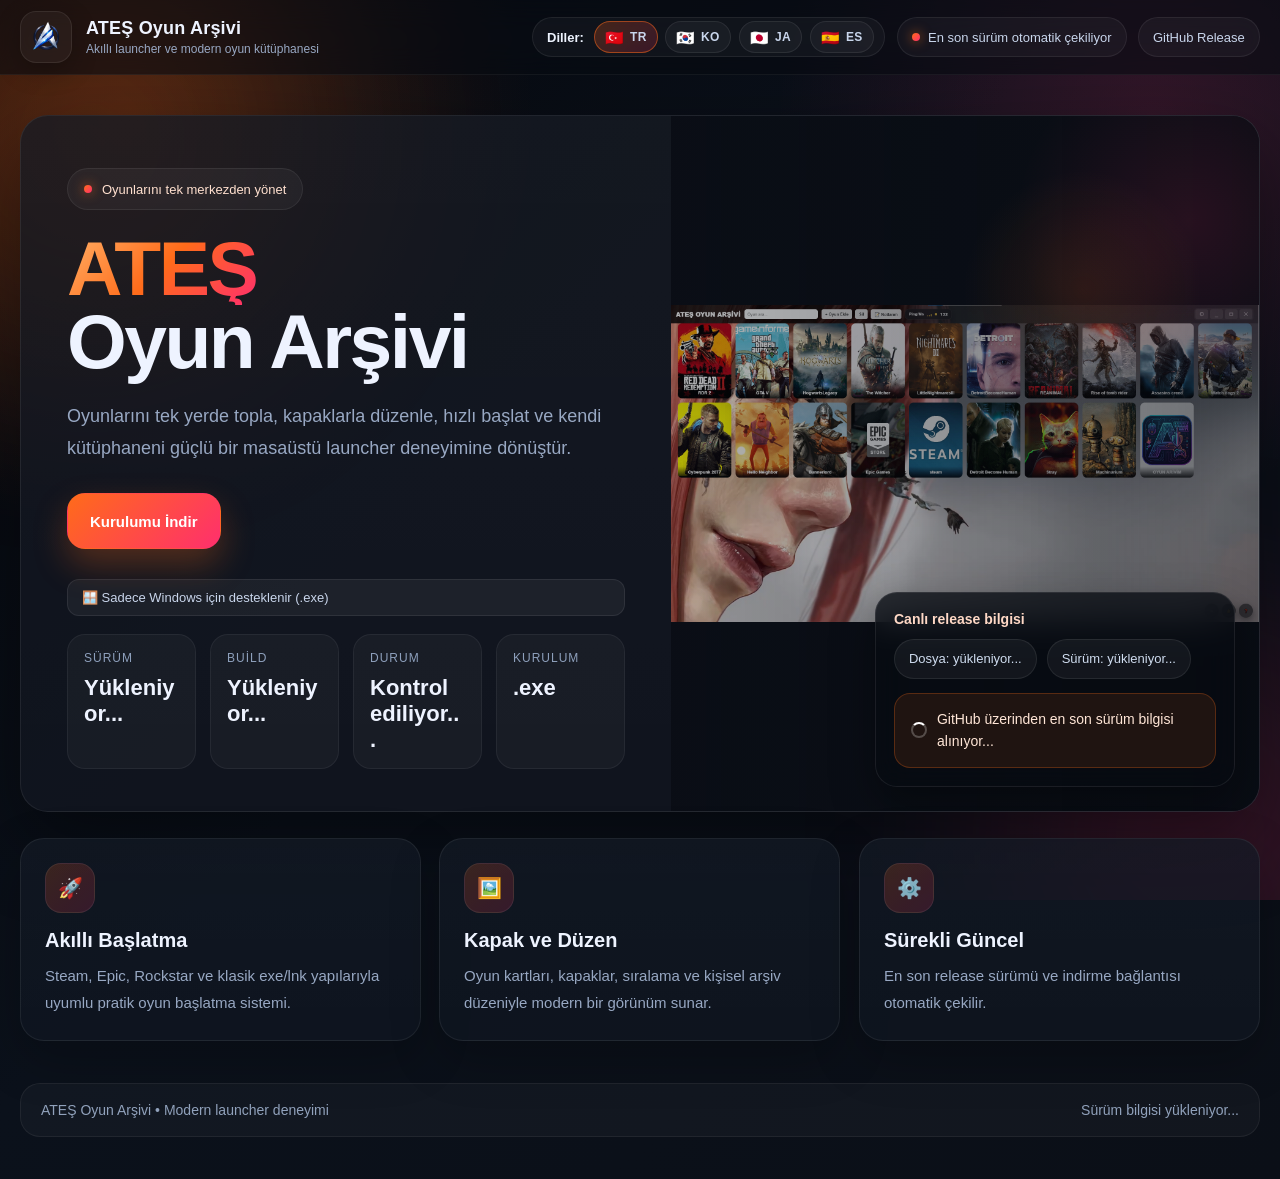
==== commit ed5a595e: "Update index.html" ====
--- a/index.html
+++ b/index.html
@@ -417,6 +417,8 @@
       createParticles();
       loadLatestRelease();
     });
+    <script src="cursor_fx_tr.js"></script>
+<script src="toothless_dragons_tr.js"></script>
   </script>
 </body>
 </html>
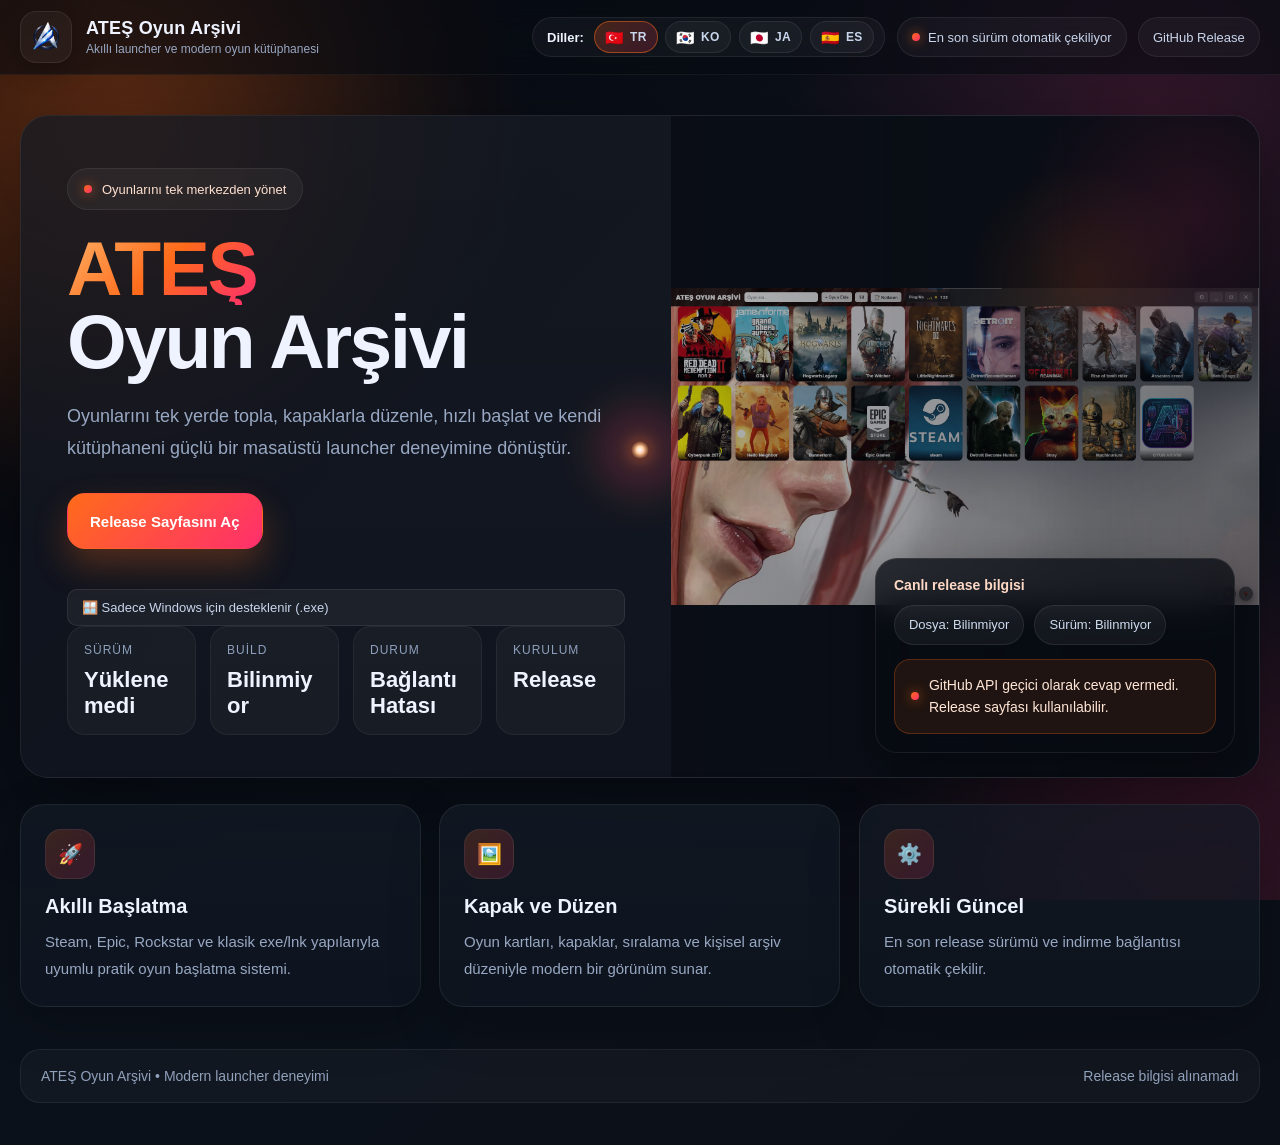
==== commit 28366a50: "Add files via upload" ====
--- a/index.html
+++ b/index.html
@@ -2,255 +2,816 @@
 <html lang="tr">
 <head>
   <meta charset="UTF-8" />
-  <meta name="viewport" content="width=device-width, initial-scale=1.0" />
-  <meta name="theme-color" content="#ff6b1a">
-  <title>Oyun Launcher İndir (Ücretsiz) – ATEŞ Oyun Arşivi | Steam, Epic, Rockstar Tek Program</title>
-  <meta name="description" content="ATEŞ Oyun Arşivi ile Steam, Epic ve tüm oyunlarını tek yerde topla. Ücretsiz oyun launcher indir, hızlı başlat ve modern arşiv deneyimi yaşa.">
-  <meta name="keywords" content="ATEŞ Oyun Arşivi, game launcher, free game launcher, Steam, Epic, Rockstar">
-  <meta name="author" content="ATEŞ Oyun Arşivi">
-  <meta name="robots" content="index, follow, max-image-preview:large">
-  <link rel="canonical" href="https://dates1905.github.io/atesoyunarsivi/">
-  <link rel="alternate" hreflang="tr" href="https://dates1905.github.io/atesoyunarsivi/">
-  <link rel="alternate" hreflang="ko" href="https://dates1905.github.io/atesoyunarsivi/ko/">
-  <link rel="alternate" hreflang="ja" href="https://dates1905.github.io/atesoyunarsivi/ja/">
-  <link rel="alternate" hreflang="es" href="https://dates1905.github.io/atesoyunarsivi/es/">
-  <link rel="alternate" hreflang="x-default" href="https://dates1905.github.io/atesoyunarsivi/">
-  <link rel="icon" href="https://dates1905.github.io/atesoyunarsivi/favicon.ico" sizes="any">
-  <link rel="icon" type="image/png" sizes="48x48" href="https://dates1905.github.io/atesoyunarsivi/favicon-48x48.png">
-  <link rel="apple-touch-icon" href="https://dates1905.github.io/atesoyunarsivi/apple-touch-icon.png">
-  <link rel="stylesheet" href="style.css" />
+<meta name="viewport" content="width=device-width, initial-scale=1.0" />
+<meta name="theme-color" content="#ff6b1a">
+
+<title>Oyun Launcher İndir (Ücretsiz) – ATEŞ Oyun Arşivi | Steam, Epic, Rockstar Tek Program</title>
+
+<meta name="description" content="ATEŞ Oyun Arşivi ile Steam, Epic ve tüm oyunlarını tek yerde topla. Ücretsiz oyun launcher indir, hızlı başlat ve modern arşiv deneyimi yaşa.">
+<meta name="keywords" content="ATEŞ Oyun Arşivi, game launcher, free game launcher, Steam, Epic, Rockstar">
+<meta name="author" content="ATEŞ Oyun Arşivi">
+<meta name="robots" content="index, follow, max-image-preview:large">
+
+<link rel="canonical" href="https://dates1905.github.io/atesoyunarsivi/">
+<link rel="alternate" hreflang="tr" href="https://dates1905.github.io/atesoyunarsivi/">
+<link rel="alternate" hreflang="ko" href="https://dates1905.github.io/atesoyunarsivi/ko/">
+<link rel="alternate" hreflang="ja" href="https://dates1905.github.io/atesoyunarsivi/ja/">
+<link rel="alternate" hreflang="es" href="https://dates1905.github.io/atesoyunarsivi/es/">
+<link rel="alternate" hreflang="x-default" href="https://dates1905.github.io/atesoyunarsivi/">
+
+<!-- Favicon -->
+<link rel="icon" href="https://dates1905.github.io/atesoyunarsivi/favicon.ico" sizes="any">
+<link rel="icon" type="image/png" sizes="48x48" href="https://dates1905.github.io/atesoyunarsivi/favicon-48x48.png">
+<link rel="apple-touch-icon" href="https://dates1905.github.io/atesoyunarsivi/apple-touch-icon.png">
+
+<!-- Open Graph -->
+<meta property="og:locale" content="tr_TR">
+<meta property="og:type" content="website">
+<meta property="og:site_name" content="ATEŞ Oyun Arşivi">
+<meta property="og:title" content="ATEŞ Oyun Arşivi – Ücretsiz Oyun Launcher">
+<meta property="og:description" content="Steam, Epic, Rockstar ve diğer oyunlarını tek yerde topla. Hızlı, modern ve ücretsiz oyun launcher.">
+<meta property="og:url" content="https://dates1905.github.io/atesoyunarsivi/">
+<meta property="og:image" content="https://dates1905.github.io/atesoyunarsivi/logo.png">
+<meta property="og:image:width" content="512">
+<meta property="og:image:height" content="512">
+
+<!-- Twitter -->
+<meta name="twitter:card" content="summary_large_image">
+<meta name="twitter:title" content="ATEŞ Oyun Arşivi – Ücretsiz Oyun Launcher">
+<meta name="twitter:description" content="Steam, Epic, Rockstar ve diğer oyunlarını tek yerde topla. Hızlı, modern ve ücretsiz oyun launcher.">
+<meta name="twitter:image" content="https://dates1905.github.io/atesoyunarsivi/logo.png">
+
+<!-- Site name + organization -->
+<script type="application/ld+json">
+{
+  "@context": "https://schema.org",
+  "@graph": [
+    {
+      "@type": "WebSite",
+      "@id": "https://dates1905.github.io/atesoyunarsivi/#website",
+      "url": "https://dates1905.github.io/atesoyunarsivi/",
+      "name": "ATEŞ Oyun Arşivi",
+      "alternateName": ["ATES Oyun Arsivi", "ATEŞ Launcher"],
+      "inLanguage": "tr-TR"
+    },
+    {
+      "@type": "Organization",
+      "@id": "https://dates1905.github.io/atesoyunarsivi/#organization",
+      "name": "ATEŞ Oyun Arşivi",
+      "url": "https://dates1905.github.io/atesoyunarsivi/",
+      "logo": {
+        "@type": "ImageObject",
+        "url": "https://dates1905.github.io/atesoyunarsivi/logo.png"
+      },
+      "image": "https://dates1905.github.io/atesoyunarsivi/logo.png"
+    }
+  ]
+}
+</script>
+
+<link rel="stylesheet" href="style.css" />
+
   <style>
     * { box-sizing: border-box; }
+
     :root {
-      --bg: #070b12; --bg-soft: #0c1220; --card: rgba(14, 19, 32, 0.82); --line: rgba(255,255,255,0.09);
-      --text: #eef3ff; --muted: #98a8c3; --accent: #ff6b1a; --accent-2: #ff2f6d; --green: #1fc97a;
-      --shadow: 0 30px 80px rgba(0,0,0,0.42); --radius-xl: 28px; --radius-lg: 20px; --max: 1240px;
-    }
+      --bg: #070b12;
+      --bg-soft: #0c1220;
+      --card: rgba(14, 19, 32, 0.82);
+      --line: rgba(255,255,255,0.09);
+      --text: #eef3ff;
+      --muted: #98a8c3;
+      --accent: #ff6b1a;
+      --accent-2: #ff2f6d;
+      --green: #1fc97a;
+      --shadow: 0 30px 80px rgba(0,0,0,0.42);
+      --radius-xl: 28px;
+      --radius-lg: 20px;
+      --max: 1240px;
+    }
+
     html, body {
-      margin: 0; padding: 0; min-height: 100%;
+      margin: 0;
+      padding: 0;
+      min-height: 100%;
       background:
         radial-gradient(circle at 10% 10%, rgba(255,107,26,0.18), transparent 26%),
         radial-gradient(circle at 90% 10%, rgba(255,47,109,0.16), transparent 24%),
         linear-gradient(135deg, #05070c 0%, #0b111b 45%, #0b0f17 100%);
-      color: var(--text); font-family: Inter, Arial, Helvetica, sans-serif; overflow-x: hidden;
-      cursor: default;
-    }
+      color: var(--text);
+      font-family: Inter, Arial, Helvetica, sans-serif;
+      overflow-x: hidden;
+    }
+
     a { color: inherit; text-decoration: none; }
-    .bg-blur,.particles,.dragon-sky,.cursor-fx-layer { position: fixed; inset: 0; pointer-events: none; z-index: 0; overflow:hidden; }
-    .dragon-sky { z-index: 2; }
-    .cursor-fx-layer { z-index: 3; }
-    .bg-blur::before,.bg-blur::after {
-      content:""; position:absolute; border-radius:50%; filter: blur(110px); opacity:.2; animation: floatBlob 12s ease-in-out infinite;
-    }
-    .bg-blur::before { width:34vw; height:34vw; left:-10vw; top:-6vw; background:#ff6b1a; }
-    .bg-blur::after { width:30vw; height:30vw; right:-8vw; bottom:-10vw; background:#ff2f6d; animation-duration:14s; }
-    @keyframes floatBlob { 0%,100%{transform:translate(0,0)} 50%{transform:translate(20px,24px)} }
+
+    .bg-blur {
+      position: fixed;
+      inset: 0;
+      pointer-events: none;
+      overflow: hidden;
+      z-index: 0;
+    }
+
+    .bg-blur::before,
+    .bg-blur::after {
+      content: "";
+      position: absolute;
+      border-radius: 50%;
+      filter: blur(110px);
+      opacity: 0.2;
+      animation: floatBlob 12s ease-in-out infinite;
+    }
+
+    .bg-blur::before {
+      width: 34vw;
+      height: 34vw;
+      left: -10vw;
+      top: -6vw;
+      background: #ff6b1a;
+    }
+
+    .bg-blur::after {
+      width: 30vw;
+      height: 30vw;
+      right: -8vw;
+      bottom: -10vw;
+      background: #ff2f6d;
+      animation-duration: 14s;
+    }
+
+    @keyframes floatBlob {
+      0%, 100% { transform: translate(0, 0); }
+      50% { transform: translate(20px, 24px); }
+    }
+
+    .particles {
+      position: fixed;
+      inset: 0;
+      overflow: hidden;
+      pointer-events: none;
+      z-index: 0;
+    }
+
     .particle {
-      position:absolute; bottom:-20px; width:4px; height:4px; border-radius:999px;
-      background: linear-gradient(135deg, #ff8a3d, #ff2f6d); opacity:.45; animation: rise linear infinite;
-    }
+      position: absolute;
+      bottom: -20px;
+      width: 4px;
+      height: 4px;
+      border-radius: 999px;
+      background: linear-gradient(135deg, #ff8a3d, #ff2f6d);
+      opacity: 0.45;
+      animation: rise linear infinite;
+    }
+
     @keyframes rise {
-      from { transform: translateY(0) scale(1); opacity: 0; } 10% { opacity:.45; }
-      to { transform: translateY(-110vh) scale(.6); opacity: 0; }
-    }
-    .wrap { position:relative; z-index: 1; width:100%; }
-    .container { width:min(var(--max), calc(100% - 32px)); margin:0 auto; }
-    .topbar { position:sticky; top:0; z-index:10; backdrop-filter: blur(16px); background:rgba(7,11,18,.58); border-bottom:1px solid rgba(255,255,255,.05); }
-    .topbar-inner { height:74px; display:flex; align-items:center; justify-content:space-between; gap:16px; }
-    .brand { display:flex; align-items:center; gap:14px; min-width:0; }
+      from {
+        transform: translateY(0) scale(1);
+        opacity: 0;
+      }
+      10% { opacity: 0.45; }
+      to {
+        transform: translateY(-110vh) scale(0.6);
+        opacity: 0;
+      }
+    }
+
+    .wrap {
+      position: relative;
+      z-index: 1;
+      width: 100%;
+    }
+
+    .container {
+      width: min(var(--max), calc(100% - 32px));
+      margin: 0 auto;
+    }
+
+    .topbar {
+      position: sticky;
+      top: 0;
+      z-index: 10;
+      backdrop-filter: blur(16px);
+      background: rgba(7, 11, 18, 0.58);
+      border-bottom: 1px solid rgba(255,255,255,0.05);
+    }
+
+    .topbar-inner {
+      height: 74px;
+      display: flex;
+      align-items: center;
+      justify-content: space-between;
+      gap: 16px;
+    }
+
+    .brand {
+      display: flex;
+      align-items: center;
+      gap: 14px;
+      min-width: 0;
+    }
+
     .brand-logo {
-      width:52px; height:52px; border-radius:16px; display:flex; align-items:center; justify-content:center;
-      background:rgba(255,255,255,.04); border:1px solid rgba(255,255,255,.08); box-shadow:0 8px 24px rgba(0,0,0,.25);
-      overflow:hidden; padding:6px;
-    }
-    .brand-logo img { width:100%; height:100%; object-fit:contain; display:block; }
-    .brand-title { font-size:18px; font-weight:800; letter-spacing:.2px; white-space:nowrap; }
-    .brand-sub { font-size:12px; color:var(--muted); margin-top:3px; white-space:nowrap; }
-    .nav-actions { display:flex; align-items:center; gap:12px; flex-wrap:wrap; justify-content:flex-end; }
+      width: 52px;
+      height: 52px;
+      border-radius: 16px;
+      display: flex;
+      align-items: center;
+      justify-content: center;
+      background: rgba(255,255,255,0.04);
+      border: 1px solid rgba(255,255,255,0.08);
+      box-shadow: 0 8px 24px rgba(0,0,0,0.25);
+      overflow: hidden;
+      padding: 6px;
+    }
+
+    .brand-logo img {
+      width: 100%;
+      height: 100%;
+      object-fit: contain;
+      display: block;
+    }
+
+    .brand-title {
+      font-size: 18px;
+      font-weight: 800;
+      letter-spacing: 0.2px;
+      white-space: nowrap;
+    }
+
+    .brand-sub {
+      font-size: 12px;
+      color: var(--muted);
+      margin-top: 3px;
+      white-space: nowrap;
+    }
+
+    .nav-actions {
+      display: flex;
+      align-items: center;
+      gap: 12px;
+      flex-wrap: wrap;
+      justify-content: flex-end;
+    }
+
     .mini-badge {
-      min-height:40px; padding:0 14px; display:inline-flex; align-items:center; border-radius:999px;
-      background:rgba(255,255,255,.04); border:1px solid rgba(255,255,255,.07); color:#c9d6ec; font-size:13px; gap:8px;
-    }
-    .dot { width:8px; height:8px; border-radius:999px; background:linear-gradient(135deg,var(--accent),var(--accent-2)); box-shadow:0 0 12px rgba(255,107,26,.7); flex:0 0 auto; }
-    .hero { padding:40px 0 26px; }
+      min-height: 40px;
+      padding: 0 14px;
+      display: inline-flex;
+      align-items: center;
+      border-radius: 999px;
+      background: rgba(255,255,255,0.04);
+      border: 1px solid rgba(255,255,255,0.07);
+      color: #c9d6ec;
+      font-size: 13px;
+      gap: 8px;
+    }
+
+    .dot {
+      width: 8px;
+      height: 8px;
+      border-radius: 999px;
+      background: linear-gradient(135deg, var(--accent), var(--accent-2));
+      box-shadow: 0 0 12px rgba(255,107,26,0.7);
+      flex: 0 0 auto;
+    }
+
+    .hero {
+      padding: 40px 0 26px;
+    }
+
     .hero-card {
-      position:relative; overflow:hidden; border-radius:var(--radius-xl);
-      background:linear-gradient(180deg, rgba(255,255,255,.03), rgba(255,255,255,.015)), rgba(13,17,27,.78);
-      border:1px solid rgba(255,255,255,.07); box-shadow:var(--shadow);
-    }
-    .hero-grid { display:grid; grid-template-columns:1.05fr .95fr; min-height:650px; }
-    .hero-left { padding:52px 46px 42px; display:flex; flex-direction:column; justify-content:center; }
+      position: relative;
+      overflow: hidden;
+      border-radius: var(--radius-xl);
+      background:
+        linear-gradient(180deg, rgba(255,255,255,0.03), rgba(255,255,255,0.015)),
+        rgba(13, 17, 27, 0.78);
+      border: 1px solid rgba(255,255,255,0.07);
+      box-shadow: var(--shadow);
+    }
+
+    .hero-grid {
+      display: grid;
+      grid-template-columns: 1.05fr 0.95fr;
+      min-height: 650px;
+    }
+
+    .hero-left {
+      padding: 52px 46px 42px;
+      display: flex;
+      flex-direction: column;
+      justify-content: center;
+    }
+
     .eyebrow {
-      display:inline-flex; align-items:center; gap:10px; width:fit-content; min-height:42px; padding:0 16px; border-radius:999px;
-      background:rgba(255,255,255,.045); border:1px solid rgba(255,255,255,.07); color:#ffe0cf; font-size:13px; margin-bottom:22px;
-    }
-    .hero-title { margin:0; font-size:clamp(42px,6vw,78px); line-height:.95; letter-spacing:-2.5px; font-weight:900; }
-    .hero-title .accent { background:linear-gradient(135deg,#ffb167,#ff6b1a,#ff2f6d); -webkit-background-clip:text; background-clip:text; color:transparent; display:inline-block; }
-    .hero-desc { margin:22px 0 28px; max-width:700px; color:var(--muted); font-size:18px; line-height:1.8; }
-    .hero-actions { display:flex; gap:14px; flex-wrap:wrap; margin-bottom:18px; }
+      display: inline-flex;
+      align-items: center;
+      gap: 10px;
+      width: fit-content;
+      min-height: 42px;
+      padding: 0 16px;
+      border-radius: 999px;
+      background: rgba(255,255,255,0.045);
+      border: 1px solid rgba(255,255,255,0.07);
+      color: #ffe0cf;
+      font-size: 13px;
+      margin-bottom: 22px;
+    }
+
+    .hero-title {
+      margin: 0;
+      font-size: clamp(42px, 6vw, 78px);
+      line-height: 0.95;
+      letter-spacing: -2.5px;
+      font-weight: 900;
+    }
+
+    .hero-title .accent {
+      background: linear-gradient(135deg, #ffb167, #ff6b1a, #ff2f6d);
+      -webkit-background-clip: text;
+      background-clip: text;
+      color: transparent;
+      display: inline-block;
+    }
+
+    .hero-desc {
+      margin: 22px 0 28px;
+      max-width: 700px;
+      color: var(--muted);
+      font-size: 18px;
+      line-height: 1.8;
+    }
+
+    .hero-actions {
+      display: flex;
+      gap: 14px;
+      flex-wrap: wrap;
+      margin-bottom: 28px;
+    }
+
     .btn {
-      min-height:56px; padding:0 22px; border-radius:18px; display:inline-flex; align-items:center; justify-content:center; gap:10px;
-      font-weight:800; font-size:15px; border:1px solid transparent; transition:transform .18s ease, box-shadow .18s ease, background .18s ease, border-color .18s ease;
+      min-height: 56px;
+      padding: 0 22px;
+      border-radius: 18px;
+      display: inline-flex;
+      align-items: center;
+      justify-content: center;
+      gap: 10px;
+      font-weight: 800;
+      font-size: 15px;
+      border: 1px solid transparent;
+      transition: transform .18s ease, box-shadow .18s ease, background .18s ease, border-color .18s ease;
+    }
+
+    .btn:hover { transform: translateY(-2px); }
+
+    .btn-primary {
+      background: linear-gradient(135deg, var(--accent), var(--accent-2));
+      color: #fff;
+      box-shadow: 0 16px 34px rgba(255, 107, 26, 0.28);
+    }
+
+    .btn-secondary {
+      background: rgba(255,255,255,0.05);
+      color: #fff;
+      border-color: rgba(255,255,255,0.08);
+    }
+
+    .stats {
+      display: grid;
+      grid-template-columns: repeat(4, minmax(0, 1fr));
+      gap: 14px;
+    }
+
+    .stat {
+      padding: 16px 16px 15px;
+      border-radius: 18px;
+      background: rgba(255,255,255,0.035);
+      border: 1px solid rgba(255,255,255,0.06);
+      min-height: 94px;
+    }
+
+    .stat-label {
+      font-size: 12px;
+      text-transform: uppercase;
+      letter-spacing: 1px;
+      color: #8ea0bc;
+      margin-bottom: 10px;
+    }
+
+    .stat-value {
+      font-size: 22px;
+      font-weight: 800;
+      word-break: break-word;
+    }
+
+   .hero-right {
+  position: relative;
+  min-height: 650px;
+  background:
+    linear-gradient(90deg, rgba(7,11,18,0.3), rgba(7,11,18,0.6)),
+    url("launcher.jpg?v=3") center center no-repeat;
+  background-size: contain;
+  background-color: #0b0f17;
+}
+
+    @media (max-width: 768px) {
+  .hero-right {
+    background-size: contain;
+    min-height: 300px;
+  }
+}
+
+    .hero-right::before {
+      content: "";
+      position: absolute;
+      inset: 0;
+      background:
+        radial-gradient(circle at 70% 25%, rgba(255,107,26,0.12), transparent 18%),
+        radial-gradient(circle at 88% 15%, rgba(255,47,109,0.12), transparent 22%);
+    }
+
+    .floating-panel {
+      position: absolute;
+      right: 24px;
+      bottom: 24px;
+      top: auto;
+      left: auto;
+      transform: none !important;
+      z-index: 2;
+      width: min(360px, calc(100% - 48px));
+      padding: 18px;
+      border-radius: 22px;
+      background: rgba(7, 11, 18, 0.76);
+      border: 1px solid rgba(255,255,255,0.08);
+      backdrop-filter: blur(16px);
+      box-shadow: 0 18px 44px rgba(0,0,0,0.34);
+    }
+
+    .floating-title {
+      font-size: 14px;
+      color: #ffd9c6;
+      margin-bottom: 12px;
+      font-weight: 700;
+    }
+
+    .file-row {
+      display: flex;
+      gap: 10px;
+      flex-wrap: wrap;
+    }
+
+    .pill {
+      min-height: 40px;
+      padding: 0 14px;
+      display: inline-flex;
+      align-items: center;
+      border-radius: 999px;
+      background: rgba(255,255,255,0.05);
+      border: 1px solid rgba(255,255,255,0.08);
+      color: #d0ddf0;
+      font-size: 13px;
+      max-width: 100%;
+      overflow: hidden;
+      text-overflow: ellipsis;
+      white-space: nowrap;
+    }
+
+    .status-box {
+      margin-top: 14px;
+      min-height: 58px;
+      border-radius: 16px;
+      padding: 14px 16px;
+      display: flex;
+      align-items: center;
+      gap: 10px;
+      font-size: 14px;
+      line-height: 1.6;
+      border: 1px solid rgba(255,255,255,0.08);
+      background: rgba(255,255,255,0.04);
+      color: #dce6f5;
+    }
+
+    .status-box.ok {
+      background: rgba(31, 201, 122, 0.11);
+      border-color: rgba(31, 201, 122, 0.34);
+      color: #dbffec;
+    }
+
+    .status-box.warn {
+      background: rgba(255, 107, 26, 0.10);
+      border-color: rgba(255, 107, 26, 0.26);
+      color: #ffe6d7;
+    }
+
+    .spinner {
+      width: 16px;
+      height: 16px;
+      border-radius: 999px;
+      border: 2px solid rgba(255,255,255,0.24);
+      border-top-color: #fff;
+      animation: spin .9s linear infinite;
+      flex: 0 0 auto;
+    }
+
+    @keyframes spin { to { transform: rotate(360deg); } }
+
+    .section { padding: 0 0 34px; }
+
+    .section-grid {
+      display: grid;
+      grid-template-columns: repeat(3, minmax(0, 1fr));
+      gap: 18px;
+    }
+
+    .feature-card {
+      border-radius: 24px;
+      padding: 24px;
+      background:
+        linear-gradient(180deg, rgba(255,255,255,0.025), rgba(255,255,255,0.01)),
+        rgba(12,18,30,0.72);
+      border: 1px solid rgba(255,255,255,0.07);
+      box-shadow: 0 18px 50px rgba(0,0,0,0.24);
+    }
+
+    .feature-icon {
+      width: 50px;
+      height: 50px;
+      border-radius: 16px;
+      display: grid;
+      place-items: center;
+      font-size: 20px;
+      background: linear-gradient(135deg, rgba(255,107,26,0.18), rgba(255,47,109,0.16));
+      border: 1px solid rgba(255,255,255,0.07);
+      margin-bottom: 16px;
+    }
+
+    .feature-title {
+      margin: 0 0 10px;
+      font-size: 20px;
+      font-weight: 800;
+    }
+
+    .feature-desc {
+      margin: 0;
+      color: var(--muted);
+      font-size: 15px;
+      line-height: 1.8;
+    }
+
+    .footer {
+      padding: 8px 0 42px;
+      color: #91a2bc;
+      font-size: 14px;
+    }
+
+    .footer-box {
+      border-radius: 20px;
+      padding: 18px 20px;
+      background: rgba(255,255,255,0.03);
+      border: 1px solid rgba(255,255,255,0.06);
+      display: flex;
+      justify-content: space-between;
+      gap: 16px;
+      flex-wrap: wrap;
+    }
+
+    @media (max-width: 1120px) {
+      .hero-grid { grid-template-columns: 1fr; }
+      .hero-right { min-height: 420px; order: -1; }
+      .hero-left { padding: 34px 24px 26px; }
+      .stats { grid-template-columns: repeat(2, minmax(0, 1fr)); }
+      .section-grid { grid-template-columns: 1fr; }
+    }
+
+    
+    .language-badge {
+      gap: 10px;
+      padding-right: 10px;
+      flex-wrap: wrap;
+    }
+
+    .lang-label {
+      font-weight: 700;
+      color: #eef3ff;
+      white-space: nowrap;
+    }
+
+    .lang-links {
+      display: inline-flex;
+      align-items: center;
+      gap: 8px;
+      flex-wrap: wrap;
+    }
+
+    .lang-item {
+      min-height: 32px;
+      padding: 0 10px;
+      border-radius: 999px;
+      display: inline-flex;
+      align-items: center;
+      gap: 6px;
+      background: rgba(255,255,255,0.04);
+      border: 1px solid rgba(255,255,255,0.08);
+      transition: transform .18s ease, border-color .18s ease, background .18s ease;
+      font-size: 12px;
+      font-weight: 700;
+    }
+
+    .lang-item:hover {
+      transform: translateY(-1px);
+      border-color: rgba(255,255,255,0.18);
+      background: rgba(255,255,255,0.08);
+    }
+
+    .lang-item.active {
+      background: linear-gradient(135deg, rgba(255,107,26,0.22), rgba(255,47,109,0.18));
+      border-color: rgba(255,107,26,0.5);
+    }
+
+    .flag {
+      font-size: 15px;
+      line-height: 1;
+    }
+
+    .lang-text {
+      letter-spacing: 0.3px;
+    }
+
+
+    @media (max-width: 700px) {
+      .container { width: min(var(--max), calc(100% - 20px)); }
+      .topbar-inner {
+        height: auto;
+        padding: 14px 0;
+        align-items: flex-start;
+        flex-direction: column;
+      }
+      .hero { padding-top: 18px; }
+      .hero-title { letter-spacing: -1.4px; }
+      .hero-desc { font-size: 16px; }
+      .hero-actions { flex-direction: column; }
+      .btn { width: 100%; }
+      .stats { grid-template-columns: 1fr; }
+      .hero-right { min-height: 320px; }
+      .floating-panel {
+        right: 14px;
+        bottom: 14px;
+        width: calc(100% - 28px);
+      }
+    }
+  
+    .cursor-glow,
+    .cursor-core {
+      position: fixed;
+      left: 0;
+      top: 0;
+      pointer-events: none;
+      z-index: 9999;
+      opacity: 0;
+      transform: translate(-50%, -50%);
+      transition: opacity .25s ease;
+      mix-blend-mode: screen;
+    }
+
+    .cursor-glow {
+      width: 140px;
+      height: 140px;
+      border-radius: 50%;
+      background:
+        radial-gradient(circle, rgba(255,107,26,0.22) 0%, rgba(255,47,109,0.14) 35%, rgba(255,107,26,0.06) 52%, rgba(255,107,26,0) 72%);
+      filter: blur(10px);
+    }
+
+    .cursor-core {
+      width: 18px;
+      height: 18px;
+      border-radius: 50%;
+      background: radial-gradient(circle, rgba(255,255,255,0.95) 0%, rgba(255,182,120,0.9) 34%, rgba(255,107,26,0.18) 70%, rgba(255,107,26,0) 100%);
+      box-shadow:
+        0 0 16px rgba(255,107,26,0.55),
+        0 0 34px rgba(255,47,109,0.25);
+    }
+
+    .cursor-trail {
+      position: fixed;
+      left: 0;
+      top: 0;
+      width: 9px;
+      height: 9px;
+      border-radius: 50%;
+      pointer-events: none;
+      z-index: 9998;
+      opacity: 0;
+      transform: translate(-50%, -50%) scale(0.6);
+      background: linear-gradient(135deg, rgba(255,190,120,0.95), rgba(255,47,109,0.65));
+      box-shadow: 0 0 12px rgba(255,107,26,0.35);
+      will-change: transform, opacity;
+    }
+
+    .cursor-active .cursor-glow,
+    .cursor-active .cursor-core,
+    .cursor-active .cursor-trail {
+      opacity: 1;
+    }
+
+    .interactive-hover {
+      position: relative;
+      overflow: hidden;
+    }
+
+    .interactive-hover::after {
+      content: "";
+      position: absolute;
+      inset: -1px;
+      border-radius: inherit;
+      background:
+        radial-gradient(circle at var(--mx, 50%) var(--my, 50%), rgba(255,255,255,0.16), rgba(255,255,255,0) 32%);
+      opacity: 0;
+      transition: opacity .25s ease;
+      pointer-events: none;
+    }
+
+    .interactive-hover:hover::after {
+      opacity: 1;
+    }
+
+    .interactive-hover.lift {
+      transition: transform .18s ease, box-shadow .18s ease, border-color .18s ease;
       will-change: transform;
     }
-    .btn:hover { transform: translateY(-2px); }
-    .btn-primary { background:linear-gradient(135deg,var(--accent),var(--accent-2)); color:#fff; box-shadow:0 16px 34px rgba(255,107,26,.28); }
-    .windows-only {
-      margin-top:12px; padding:10px 14px; border-radius:12px; background:rgba(255,255,255,.05); border:1px solid rgba(255,255,255,.08);
-      font-size:13px; color:#c9d6ec; display:inline-block;
-    }
-    .stats { display:grid; grid-template-columns:repeat(4,minmax(0,1fr)); gap:14px; margin-top:18px; }
-    .stat { padding:16px 16px 15px; border-radius:18px; background:rgba(255,255,255,.035); border:1px solid rgba(255,255,255,.06); min-height:94px; }
-    .stat-label { font-size:12px; text-transform:uppercase; letter-spacing:1px; color:#8ea0bc; margin-bottom:10px; }
-    .stat-value { font-size:22px; font-weight:800; word-break:break-word; }
-    .hero-right {
-      position:relative; min-height:650px;
-      background: linear-gradient(90deg, rgba(7,11,18,.3), rgba(7,11,18,.6)), url("launcher.jpg?v=3") center center no-repeat;
-      background-size:contain; background-color:#0b0f17;
-    }
-    .hero-right::before {
-      content:""; position:absolute; inset:0;
-      background: radial-gradient(circle at 70% 25%, rgba(255,107,26,.12), transparent 18%),
-                  radial-gradient(circle at 88% 15%, rgba(255,47,109,.12), transparent 22%);
-    }
-    .floating-panel {
-      position:absolute; right:24px; bottom:24px; width:min(360px, calc(100% - 48px)); padding:18px; border-radius:22px;
-      background:rgba(7,11,18,.76); border:1px solid rgba(255,255,255,.08); backdrop-filter:blur(16px); box-shadow:0 18px 44px rgba(0,0,0,.34);
-      transform: none !important;
-    }
-    .floating-title { font-size:14px; color:#ffd9c6; margin-bottom:12px; font-weight:700; }
-    .file-row { display:flex; gap:10px; flex-wrap:wrap; }
-    .pill {
-      min-height:40px; padding:0 14px; display:inline-flex; align-items:center; border-radius:999px; background:rgba(255,255,255,.05);
-      border:1px solid rgba(255,255,255,.08); color:#d0ddf0; font-size:13px; max-width:100%; overflow:hidden; text-overflow:ellipsis; white-space:nowrap;
-    }
-    .status-box {
-      margin-top:14px; min-height:58px; border-radius:16px; padding:14px 16px; display:flex; align-items:center; gap:10px; font-size:14px; line-height:1.6;
-      border:1px solid rgba(255,255,255,.08); background:rgba(255,255,255,.04); color:#dce6f5;
-    }
-    .status-box.ok { background:rgba(31,201,122,.11); border-color:rgba(31,201,122,.34); color:#dbffec; }
-    .status-box.warn { background:rgba(255,107,26,.10); border-color:rgba(255,107,26,.26); color:#ffe6d7; }
-    .spinner { width:16px; height:16px; border-radius:999px; border:2px solid rgba(255,255,255,.24); border-top-color:#fff; animation:spin .9s linear infinite; flex:0 0 auto; }
-    @keyframes spin { to { transform: rotate(360deg); } }
-    .section { padding:0 0 34px; }
-    .section-grid { display:grid; grid-template-columns:repeat(3,minmax(0,1fr)); gap:18px; }
-    .feature-card {
-      border-radius:24px; padding:24px; background:linear-gradient(180deg, rgba(255,255,255,.025), rgba(255,255,255,.01)), rgba(12,18,30,.72);
-      border:1px solid rgba(255,255,255,.07); box-shadow:0 18px 50px rgba(0,0,0,.24);
-      transition: transform .18s ease, box-shadow .18s ease;
-      will-change: transform;
-    }
-    .feature-icon {
-      width:50px; height:50px; border-radius:16px; display:grid; place-items:center; font-size:20px;
-      background:linear-gradient(135deg, rgba(255,107,26,.18), rgba(255,47,109,.16)); border:1px solid rgba(255,255,255,.07); margin-bottom:16px;
-    }
-    .feature-title { margin:0 0 10px; font-size:20px; font-weight:800; }
-    .feature-desc { margin:0; color:var(--muted); font-size:15px; line-height:1.8; }
-    .footer { padding:8px 0 42px; color:#91a2bc; font-size:14px; }
-    .footer-box {
-      border-radius:20px; padding:18px 20px; background:rgba(255,255,255,.03); border:1px solid rgba(255,255,255,.06);
-      display:flex; justify-content:space-between; gap:16px; flex-wrap:wrap;
-    }
-    .language-badge { gap:10px; padding-right:10px; flex-wrap:wrap; }
-    .lang-label { font-weight:700; color:#eef3ff; white-space:nowrap; }
-    .lang-links { display:inline-flex; align-items:center; gap:8px; flex-wrap:wrap; }
-    .lang-item {
-      min-height:32px; padding:0 10px; border-radius:999px; display:inline-flex; align-items:center; gap:6px;
-      background:rgba(255,255,255,.04); border:1px solid rgba(255,255,255,.08); transition:transform .18s ease,border-color .18s ease,background .18s ease; font-size:12px; font-weight:700;
-    }
-    .lang-item:hover { transform: translateY(-1px); border-color: rgba(255,255,255,.18); background:rgba(255,255,255,.08); }
-    .lang-item.active { background:linear-gradient(135deg, rgba(255,107,26,.22), rgba(255,47,109,.18)); border-color:rgba(255,107,26,.5); }
-    .flag { font-size:15px; line-height:1; }
-    .lang-text { letter-spacing:.3px; }
-    .cursor-glow {
-      position: fixed; width: 320px; height: 320px; margin-left:-160px; margin-top:-160px; border-radius:50%;
-      background: radial-gradient(circle, rgba(255,107,26,.18) 0%, rgba(255,47,109,.12) 28%, rgba(98,56,255,.08) 42%, transparent 70%);
-      filter: blur(20px); opacity:.9; transform: translate3d(-9999px,-9999px,0); transition: width .2s ease,height .2s ease,margin .2s ease,opacity .2s ease;
-      mix-blend-mode: screen;
-    }
-    .cursor-glow.active { width: 420px; height:420px; margin-left:-210px; margin-top:-210px; opacity:1; }
-    .cursor-dot {
-      position: fixed; width: 10px; height: 10px; margin-left:-5px; margin-top:-5px; border-radius:50%;
-      background: linear-gradient(135deg, #ffb167, #ff2f6d); box-shadow: 0 0 18px rgba(255,107,26,.55);
-      transform: translate3d(-9999px,-9999px,0);
-    }
-    .cursor-trail {
-      position: fixed; width: 8px; height: 8px; margin-left:-4px; margin-top:-4px; border-radius:50%;
-      background: rgba(255,148,73,.55); filter: blur(2px); opacity:0; transform: translate3d(-9999px,-9999px,0); animation: trailFade .6s ease forwards;
-    }
-    @keyframes trailFade { from {opacity:.75; transform: scale(1)} to {opacity:0; transform: scale(.2)} }
-    .dragon {
-      position:absolute; width:84px; height:56px; transform-origin:center center; opacity:.9;
-      animation: dragonFloat 4.5s ease-in-out infinite;
-    }
-    .dragon svg { width:100%; height:100%; overflow:visible; filter: drop-shadow(0 8px 14px rgba(0,0,0,.35)); }
-    .dragon .eye { fill:#a4ff91; }
-    .dragon .body { fill:#0d1118; }
-    .dragon .wing { fill:#111722; }
-    .dragon .tailfin { fill:#1a2233; }
-    .dragon .nose { fill:#1b2231; }
-    @keyframes dragonFloat { 0%,100%{ transform: translateY(0) rotate(0deg)} 50%{transform: translateY(-8px) rotate(-1.5deg)} }
-    @media (max-width:1120px){
-      .hero-grid { grid-template-columns:1fr; }
-      .hero-right { min-height:420px; order:-1; }
-      .hero-left { padding:34px 24px 26px; }
-      .stats { grid-template-columns:repeat(2,minmax(0,1fr)); }
-      .section-grid { grid-template-columns:1fr; }
-    }
-    @media (max-width:768px){
-      .hero-right { background-size: contain; min-height: 300px; }
-    }
-    @media (max-width:700px){
-      .container { width:min(var(--max), calc(100% - 20px)); }
-      .topbar-inner { height:auto; padding:14px 0; align-items:flex-start; flex-direction:column; }
-      .hero { padding-top:18px; }
-      .hero-title { letter-spacing:-1.4px; }
-      .hero-desc { font-size:16px; }
-      .hero-actions { flex-direction:column; }
-      .btn { width:100%; }
-      .stats { grid-template-columns:1fr; }
-      .hero-right { min-height:320px; }
-      .floating-panel { right:14px; bottom:14px; width:calc(100% - 28px); }
-      .dragon-sky,.cursor-fx-layer { display:none; }
-    }
-    @media (prefers-reduced-motion: reduce){
-      .dragon-sky,.cursor-fx-layer { display:none; }
-    }
+
+    .interactive-hover.lift:hover {
+      box-shadow: 0 22px 50px rgba(0,0,0,0.28);
+    }
+
+    @media (pointer: coarse), (prefers-reduced-motion: reduce) {
+      .cursor-glow,
+      .cursor-core,
+      .cursor-trail {
+        display: none !important;
+      }
+      .interactive-hover,
+      .interactive-hover.lift {
+        transform: none !important;
+      }
+    }
+
   </style>
 </head>
 <body>
+
+  <div class="cursor-glow" id="cursorGlow" aria-hidden="true"></div>
+  <div class="cursor-core" id="cursorCore" aria-hidden="true"></div>
+
+
   <div style="position:absolute; left:-9999px;">
-    <h1>ATEŞ Oyun Arşivi – Ücretsiz Oyun Launcher</h1>
-    <h2>Steam, Epic ve tüm oyunlarını tek yerden başlat</h2>
-  </div>
+  <h1>ATEŞ Oyun Arşivi – Ücretsiz Oyun Launcher</h1>
+  <h2>Steam, Epic ve tüm oyunlarını tek yerden başlat</h2>
+</div>
 
   <div class="bg-blur"></div>
   <div class="particles" id="particles"></div>
-  <div class="dragon-sky" id="dragonSky"></div>
-  <div class="cursor-fx-layer" id="cursorFx"></div>
 
   <div class="wrap">
     <header class="topbar">
       <div class="container topbar-inner">
         <div class="brand">
-          <div class="brand-logo"><img src="logo.png?v=4" alt="ATEŞ Oyun Arşivi logo" /></div>
+  <div class="brand-logo">
+    <img src="logo.png?v=4" alt="ATEŞ Oyun Arşivi logo" />
+  </div>
           <div>
             <div class="brand-title">ATEŞ Oyun Arşivi</div>
             <div class="brand-sub">Akıllı launcher ve modern oyun kütüphanesi</div>
           </div>
         </div>
+
         <div class="nav-actions">
-          <div class="mini-badge language-badge">
-            <span class="lang-label">Diller:</span>
-            <div class="lang-links">
-              <a class="lang-item active" href="https://dates1905.github.io/atesoyunarsivi/" aria-label="Türkçe"><span class="flag">🇹🇷</span><span class="lang-text">TR</span></a>
-              <a class="lang-item" href="https://dates1905.github.io/atesoyunarsivi/ko/" aria-label="한국어"><span class="flag">🇰🇷</span><span class="lang-text">KO</span></a>
-              <a class="lang-item" href="https://dates1905.github.io/atesoyunarsivi/ja/" aria-label="日本語"><span class="flag">🇯🇵</span><span class="lang-text">JA</span></a>
-              <a class="lang-item" href="https://dates1905.github.io/atesoyunarsivi/es/" aria-label="Español"><span class="flag">🇪🇸</span><span class="lang-text">ES</span></a>
-            </div>
+        <div class="mini-badge language-badge">
+          <span class="lang-label">Diller:</span>
+          <div class="lang-links">
+            <a class="lang-item active" href="https://dates1905.github.io/atesoyunarsivi/" aria-label="Türkçe">
+              <span class="flag">🇹🇷</span><span class="lang-text">TR</span>
+            </a>
+            <a class="lang-item" href="https://dates1905.github.io/atesoyunarsivi/ko/" aria-label="한국어">
+              <span class="flag">🇰🇷</span><span class="lang-text">KO</span>
+            </a>
+            <a class="lang-item" href="https://dates1905.github.io/atesoyunarsivi/ja/" aria-label="日本語">
+              <span class="flag">🇯🇵</span><span class="lang-text">JA</span>
+            </a>
+            <a class="lang-item" href="https://dates1905.github.io/atesoyunarsivi/es/" aria-label="Español">
+              <span class="flag">🇪🇸</span><span class="lang-text">ES</span>
+            </a>
           </div>
-          <div class="mini-badge"><span class="dot"></span>En son sürüm otomatik çekiliyor</div>
-          <a class="mini-badge" href="https://github.com/dates1905/atesoyunarsivi/releases" target="_blank" rel="noopener noreferrer">GitHub Release</a>
+        </div>
+          <div class="mini-badge">
+            <span class="dot"></span>
+            En son sürüm otomatik çekiliyor
+          </div>
+          <a class="mini-badge" href="https://github.com/dates1905/ATES-OYUN-ARSIVI/releases" target="_blank" rel="noopener noreferrer">
+            GitHub Release
+          </a>
         </div>
       </div>
     </header>
@@ -261,19 +822,65 @@
           <div class="hero-card">
             <div class="hero-grid">
               <div class="hero-left">
-                <div class="eyebrow"><span class="dot"></span>Oyunlarını tek merkezden yönet</div>
-                <div class="hero-title"><span class="accent">ATEŞ</span><br />Oyun Arşivi</div>
-                <p class="hero-desc">Oyunlarını tek yerde topla, kapaklarla düzenle, hızlı başlat ve kendi kütüphaneni güçlü bir masaüstü launcher deneyimine dönüştür.</p>
+                <div class="eyebrow">
+                  <span class="dot"></span>
+                  Oyunlarını tek merkezden yönet
+                </div>
+
+<div class="hero-title">
+  <span class="accent">ATEŞ</span><br />
+  Oyun Arşivi
+</div>
+                
+                <p class="hero-desc">
+                  Oyunlarını tek yerde topla, kapaklarla düzenle, hızlı başlat ve kendi kütüphaneni güçlü bir masaüstü launcher deneyimine dönüştür.
+                </p>
+
                 <div class="hero-actions">
-                  <a id="downloadBtn" class="btn btn-primary" href="https://github.com/dates1905/atesoyunarsivi/releases" target="_blank" rel="noopener noreferrer">Kurulumu İndir</a>
+                  <a
+                    id="downloadBtn"
+                    class="btn btn-primary"
+                    href="https://github.com/dates1905/ATES-OYUN-ARSIVI/releases"
+                    target="_blank"
+                    rel="noopener noreferrer"
+                  >
+                    Kurulumu İndir
+                  </a>
                 </div>
-                <div class="windows-only">🪟 Sadece Windows için desteklenir (.exe)</div>
+
+                <div style="
+                  margin-top:12px;
+                  padding:10px 14px;
+                  border-radius:10px;
+                  background:rgba(255,255,255,0.05);
+                  border:1px solid rgba(255,255,255,0.08);
+                  font-size:13px;
+                  color:#c9d6ec;
+                  display:inline-block;
+                ">
+                  🪟 Sadece Windows için desteklenir (.exe)
+                </div>
 
                 <div class="stats">
-                  <div class="stat"><div class="stat-label">Sürüm</div><div class="stat-value" id="versionText">Yükleniyor...</div></div>
-                  <div class="stat"><div class="stat-label">Build</div><div class="stat-value" id="buildDate">Yükleniyor...</div></div>
-                  <div class="stat"><div class="stat-label">Durum</div><div class="stat-value" id="releaseStatus">Kontrol ediliyor...</div></div>
-                  <div class="stat"><div class="stat-label">Kurulum</div><div class="stat-value" id="fileType">.exe</div></div>
+                  <div class="stat">
+                    <div class="stat-label">Sürüm</div>
+                    <div class="stat-value" id="versionText">Yükleniyor...</div>
+                  </div>
+
+                  <div class="stat">
+                    <div class="stat-label">Build</div>
+                    <div class="stat-value" id="buildDate">Yükleniyor...</div>
+                  </div>
+
+                  <div class="stat">
+                    <div class="stat-label">Durum</div>
+                    <div class="stat-value" id="releaseStatus">Kontrol ediliyor...</div>
+                  </div>
+
+                  <div class="stat">
+                    <div class="stat-label">Kurulum</div>
+                    <div class="stat-value" id="fileType">.exe</div>
+                  </div>
                 </div>
               </div>
 
@@ -298,9 +905,23 @@
       <section class="section">
         <div class="container">
           <div class="section-grid">
-            <div class="feature-card magnetic"><div class="feature-icon">🚀</div><h3 class="feature-title">Akıllı Başlatma</h3><p class="feature-desc">Steam, Epic, Rockstar ve klasik exe/lnk yapılarıyla uyumlu pratik oyun başlatma sistemi.</p></div>
-            <div class="feature-card magnetic"><div class="feature-icon">🖼️</div><h3 class="feature-title">Kapak ve Düzen</h3><p class="feature-desc">Oyun kartları, kapaklar, sıralama ve kişisel arşiv düzeniyle modern bir görünüm sunar.</p></div>
-            <div class="feature-card magnetic"><div class="feature-icon">⚙️</div><h3 class="feature-title">Sürekli Güncel</h3><p class="feature-desc">En son release sürümü ve indirme bağlantısı otomatik çekilir.</p></div>
+            <div class="feature-card">
+              <div class="feature-icon">🚀</div>
+              <h3 class="feature-title">Akıllı Başlatma</h3>
+              <p class="feature-desc">Steam, Epic, Rockstar ve klasik exe/lnk yapılarıyla uyumlu pratik oyun başlatma sistemi.</p>
+            </div>
+
+            <div class="feature-card">
+              <div class="feature-icon">🖼️</div>
+              <h3 class="feature-title">Kapak ve Düzen</h3>
+              <p class="feature-desc">Oyun kartları, kapaklar, sıralama ve kişisel arşiv düzeniyle modern bir görünüm sunar.</p>
+            </div>
+
+            <div class="feature-card">
+              <div class="feature-icon">⚙️</div>
+              <h3 class="feature-title">Sürekli Güncel</h3>
+              <p class="feature-desc">En son release sürümü ve indirme bağlantısı otomatik çekilir.</p>
+            </div>
           </div>
         </div>
       </section>
@@ -316,63 +937,189 @@
     </footer>
   </div>
 
-  <script src="cursor_fx_tr.js"></script>
-  <script src="toothless_dragons_tr.js"></script>
   <script>
-    const RELEASE_API_URL = "https://api.github.com/repos/dates1905/atesoyunarsivi/releases/latest";
-    const RELEASES_PAGE_URL = "https://github.com/dates1905/atesoyunarsivi/releases";
-
-    function byId(id){ return document.getElementById(id); }
-
-    function setStatus(message, type="warn", loading=false){
+    const RELEASE_API_URL = "https://api.github.com/repos/dates1905/ATES-OYUN-ARSIVI/releases/latest";
+    const RELEASES_PAGE_URL = "https://github.com/dates1905/ATES-OYUN-ARSIVI/releases";
+
+    function byId(id) {
+      return document.getElementById(id);
+    }
+
+    function setStatus(message, type = "warn", loading = false) {
       const box = byId("statusBox");
-      if(!box) return;
+      if (!box) return;
       box.className = "status-box " + type;
-      box.innerHTML = (loading ? '<div class="spinner"></div>' : '<span class="dot"></span>') + '<span>' + message + '</span>';
-    }
-
-    function formatDate(dateStr){
-      if(!dateStr) return "Bilinmiyor";
+      box.innerHTML = (
+        loading
+          ? '<div class="spinner"></div>'
+          : '<span class="dot"></span>'
+      ) + '<span>' + message + '</span>';
+    }
+
+    function formatDate(dateStr) {
+      if (!dateStr) return "Bilinmiyor";
       const d = new Date(dateStr);
-      if(Number.isNaN(d.getTime())) return "Bilinmiyor";
-      const day = String(d.getDate()).padStart(2,"0");
-      const month = String(d.getMonth()+1).padStart(2,"0");
+      if (Number.isNaN(d.getTime())) return "Bilinmiyor";
+      const day = String(d.getDate()).padStart(2, "0");
+      const month = String(d.getMonth() + 1).padStart(2, "0");
       const year = d.getFullYear();
-      return `${day}.${month}.${year}`;
-    }
-
-    function pickExeAsset(assets){
-      if(!Array.isArray(assets)) return null;
-      for(const asset of assets){
-        if(/\.exe$/i.test(asset.name || "")) return asset;
+      return day + "." + month + "." + year;
+    }
+
+    function pickExeAsset(assets) {
+      if (!Array.isArray(assets)) return null;
+      for (const asset of assets) {
+        if (/\.exe$/i.test(asset.name || "")) return asset;
       }
       return null;
     }
 
-    function createParticles(){
+    function createParticles() {
       const wrap = byId("particles");
-      if(!wrap) return;
+      if (!wrap) return;
       wrap.innerHTML = "";
       const count = window.innerWidth < 768 ? 20 : 36;
-      for(let i=0;i<count;i++){
+
+      for (let i = 0; i < count; i++) {
         const p = document.createElement("span");
         p.className = "particle";
-        p.style.left = (Math.random()*100) + "vw";
-        const size = 2 + Math.random()*4;
+        p.style.left = (Math.random() * 100) + "vw";
+        const size = 2 + Math.random() * 4;
         p.style.width = size + "px";
         p.style.height = size + "px";
-        p.style.animationDuration = (7 + Math.random()*9) + "s";
-        p.style.animationDelay = (Math.random()*8) + "s";
-        p.style.opacity = 0.16 + Math.random()*0.38;
+        p.style.animationDuration = (7 + Math.random() * 9) + "s";
+        p.style.animationDelay = (Math.random() * 8) + "s";
+        p.style.opacity = 0.16 + Math.random() * 0.38;
         wrap.appendChild(p);
       }
     }
 
-    async function loadLatestRelease(){
-      try{
+
+    function setupImmersiveCursor() {
+      if (window.matchMedia("(pointer: coarse)").matches || window.matchMedia("(prefers-reduced-motion: reduce)").matches) {
+        return;
+      }
+
+      const glow = byId("cursorGlow");
+      const core = byId("cursorCore");
+      if (!glow || !core) return;
+
+      const trailCount = 10;
+      const trails = [];
+      const pointer = {
+        x: window.innerWidth / 2,
+        y: window.innerHeight / 2,
+        tx: window.innerWidth / 2,
+        ty: window.innerHeight / 2
+      };
+
+      document.body.classList.add("cursor-active");
+
+      for (let i = 0; i < trailCount; i++) {
+        const dot = document.createElement("div");
+        dot.className = "cursor-trail";
+        dot.style.opacity = String(Math.max(0.08, 0.34 - i * 0.028));
+        document.body.appendChild(dot);
+        trails.push({
+          el: dot,
+          x: pointer.x,
+          y: pointer.y
+        });
+      }
+
+      function setInteractiveTargets() {
+        document.querySelectorAll(".btn, .feature-card, .stat, .mini-badge, .lang-item").forEach((el) => {
+          el.classList.add("interactive-hover", "lift");
+          el.addEventListener("mousemove", (event) => {
+            const rect = el.getBoundingClientRect();
+            const px = ((event.clientX - rect.left) / rect.width) * 100;
+            const py = ((event.clientY - rect.top) / rect.height) * 100;
+            el.style.setProperty("--mx", px.toFixed(2) + "%");
+            el.style.setProperty("--my", py.toFixed(2) + "%");
+          });
+
+          el.addEventListener("mouseenter", () => {
+            core.style.transform = "translate(-50%, -50%) scale(1.25)";
+            glow.style.transform = "translate(-50%, -50%) scale(1.08)";
+          });
+
+          el.addEventListener("mouseleave", () => {
+            core.style.transform = "translate(-50%, -50%) scale(1)";
+            glow.style.transform = "translate(-50%, -50%) scale(1)";
+            el.style.transform = "";
+          });
+
+          el.addEventListener("mousemove", (event) => {
+            const rect = el.getBoundingClientRect();
+            const offsetX = (event.clientX - rect.left) / rect.width - 0.5;
+            const offsetY = (event.clientY - rect.top) / rect.height - 0.5;
+            const moveX = offsetX * 8;
+            const moveY = offsetY * 8;
+            el.style.transform = "translate(" + moveX.toFixed(2) + "px, " + moveY.toFixed(2) + "px)";
+          });
+        });
+      }
+
+      setInteractiveTargets();
+
+      window.addEventListener("mousemove", (event) => {
+        pointer.tx = event.clientX;
+        pointer.ty = event.clientY;
+      }, { passive: true });
+
+      window.addEventListener("mouseout", (event) => {
+        if (!event.relatedTarget) {
+          document.body.classList.remove("cursor-active");
+        }
+      });
+
+      window.addEventListener("mouseover", () => {
+        document.body.classList.add("cursor-active");
+      });
+
+      function animate() {
+        pointer.x += (pointer.tx - pointer.x) * 0.18;
+        pointer.y += (pointer.ty - pointer.y) * 0.18;
+
+        glow.style.left = pointer.x + "px";
+        glow.style.top = pointer.y + "px";
+        core.style.left = pointer.x + "px";
+        core.style.top = pointer.y + "px";
+
+        let prevX = pointer.x;
+        let prevY = pointer.y;
+
+        trails.forEach((trail, index) => {
+          trail.x += (prevX - trail.x) * (0.22 - index * 0.012);
+          trail.y += (prevY - trail.y) * (0.22 - index * 0.012);
+          trail.el.style.left = trail.x + "px";
+          trail.el.style.top = trail.y + "px";
+          trail.el.style.transform = "translate(-50%, -50%) scale(" + (1 - index * 0.055).toFixed(2) + ")";
+          prevX = trail.x;
+          prevY = trail.y;
+        });
+
+        requestAnimationFrame(animate);
+      }
+
+      animate();
+    }
+
+
+    async function loadLatestRelease() {
+      try {
         setStatus("GitHub üzerinden en son sürüm bilgisi alınıyor...", "warn", true);
-        const response = await fetch(RELEASE_API_URL, { method:"GET", headers:{"Accept":"application/vnd.github+json"}, cache:"no-store" });
-        if(!response.ok) throw new Error("GitHub API hatası: " + response.status);
+
+        const response = await fetch(RELEASE_API_URL, {
+          method: "GET",
+          headers: { "Accept": "application/vnd.github+json" },
+          cache: "no-store"
+        });
+
+        if (!response.ok) {
+          throw new Error("GitHub API hatası: " + response.status);
+        }
+
         const release = await response.json();
         const version = release.tag_name || release.name || "Bilinmiyor";
         const buildDate = formatDate(release.published_at);
@@ -380,45 +1127,53 @@
         const downloadUrl = exeAsset ? exeAsset.browser_download_url : (release.html_url || RELEASES_PAGE_URL);
         const fileName = exeAsset ? exeAsset.name : "İndirilebilir .exe bulunamadı";
 
-        if(byId("versionText")) byId("versionText").textContent = version;
-        if(byId("buildDate")) byId("buildDate").textContent = buildDate;
-        if(byId("releaseStatus")) byId("releaseStatus").textContent = release.prerelease ? "Ön Sürüm" : "Yayında";
-        if(byId("fileType")) byId("fileType").textContent = exeAsset ? ".exe" : "Release";
-        if(byId("fileName")) byId("fileName").textContent = "Dosya: " + fileName;
-        if(byId("versionBadge")) byId("versionBadge").textContent = "Sürüm: " + version;
-        if(byId("footerVersion")) byId("footerVersion").textContent = "Canlı sürüm: " + version;
+        if (byId("versionText")) byId("versionText").textContent = version;
+        if (byId("buildDate")) byId("buildDate").textContent = buildDate;
+        if (byId("releaseStatus")) byId("releaseStatus").textContent = release.prerelease ? "Ön Sürüm" : "Yayında";
+        if (byId("fileType")) byId("fileType").textContent = exeAsset ? ".exe" : "Release";
+        if (byId("fileName")) byId("fileName").textContent = "Dosya: " + fileName;
+        if (byId("versionBadge")) byId("versionBadge").textContent = "Sürüm: " + version;
+        if (byId("footerVersion")) byId("footerVersion").textContent = "Canlı sürüm: " + version;
 
         const downloadBtn = byId("downloadBtn");
-        if(downloadBtn){
+        if (downloadBtn) {
           downloadBtn.href = downloadUrl;
           downloadBtn.textContent = exeAsset ? "Kurulumu İndir" : "Release Sayfasını Aç";
         }
 
-        setStatus(exeAsset ? "En güncel sürüm başarıyla yüklendi: " + version : "Release bulundu ama .exe dosyası seçilemedi.", exeAsset ? "ok" : "warn", false);
-      }catch(error){
+        setStatus(
+          exeAsset
+            ? "En güncel sürüm başarıyla yüklendi: " + version
+            : "Release bulundu ama .exe dosyası seçilemedi.",
+          exeAsset ? "ok" : "warn",
+          false
+        );
+      } catch (error) {
         console.error("Release yüklenemedi:", error);
-        if(byId("versionText")) byId("versionText").textContent = "Yüklenemedi";
-        if(byId("buildDate")) byId("buildDate").textContent = "Bilinmiyor";
-        if(byId("releaseStatus")) byId("releaseStatus").textContent = "Bağlantı Hatası";
-        if(byId("fileType")) byId("fileType").textContent = "Release";
-        if(byId("fileName")) byId("fileName").textContent = "Dosya: Bilinmiyor";
-        if(byId("versionBadge")) byId("versionBadge").textContent = "Sürüm: Bilinmiyor";
-        if(byId("footerVersion")) byId("footerVersion").textContent = "Release bilgisi alınamadı";
+
+        if (byId("versionText")) byId("versionText").textContent = "Yüklenemedi";
+        if (byId("buildDate")) byId("buildDate").textContent = "Bilinmiyor";
+        if (byId("releaseStatus")) byId("releaseStatus").textContent = "Bağlantı Hatası";
+        if (byId("fileType")) byId("fileType").textContent = "Release";
+        if (byId("fileName")) byId("fileName").textContent = "Dosya: Bilinmiyor";
+        if (byId("versionBadge")) byId("versionBadge").textContent = "Sürüm: Bilinmiyor";
+        if (byId("footerVersion")) byId("footerVersion").textContent = "Release bilgisi alınamadı";
+
         const downloadBtn = byId("downloadBtn");
-        if(downloadBtn){
+        if (downloadBtn) {
           downloadBtn.href = RELEASES_PAGE_URL;
           downloadBtn.textContent = "Release Sayfasını Aç";
         }
+
         setStatus("GitHub API geçici olarak cevap vermedi. Release sayfası kullanılabilir.", "warn", false);
       }
     }
 
-    window.addEventListener("load", function(){
+    window.addEventListener("load", function () {
       createParticles();
       loadLatestRelease();
+      setupImmersiveCursor();
     });
-    <script src="cursor_fx_tr.js"></script>
-<script src="toothless_dragons_tr.js"></script>
   </script>
 </body>
-</html>
+</html>
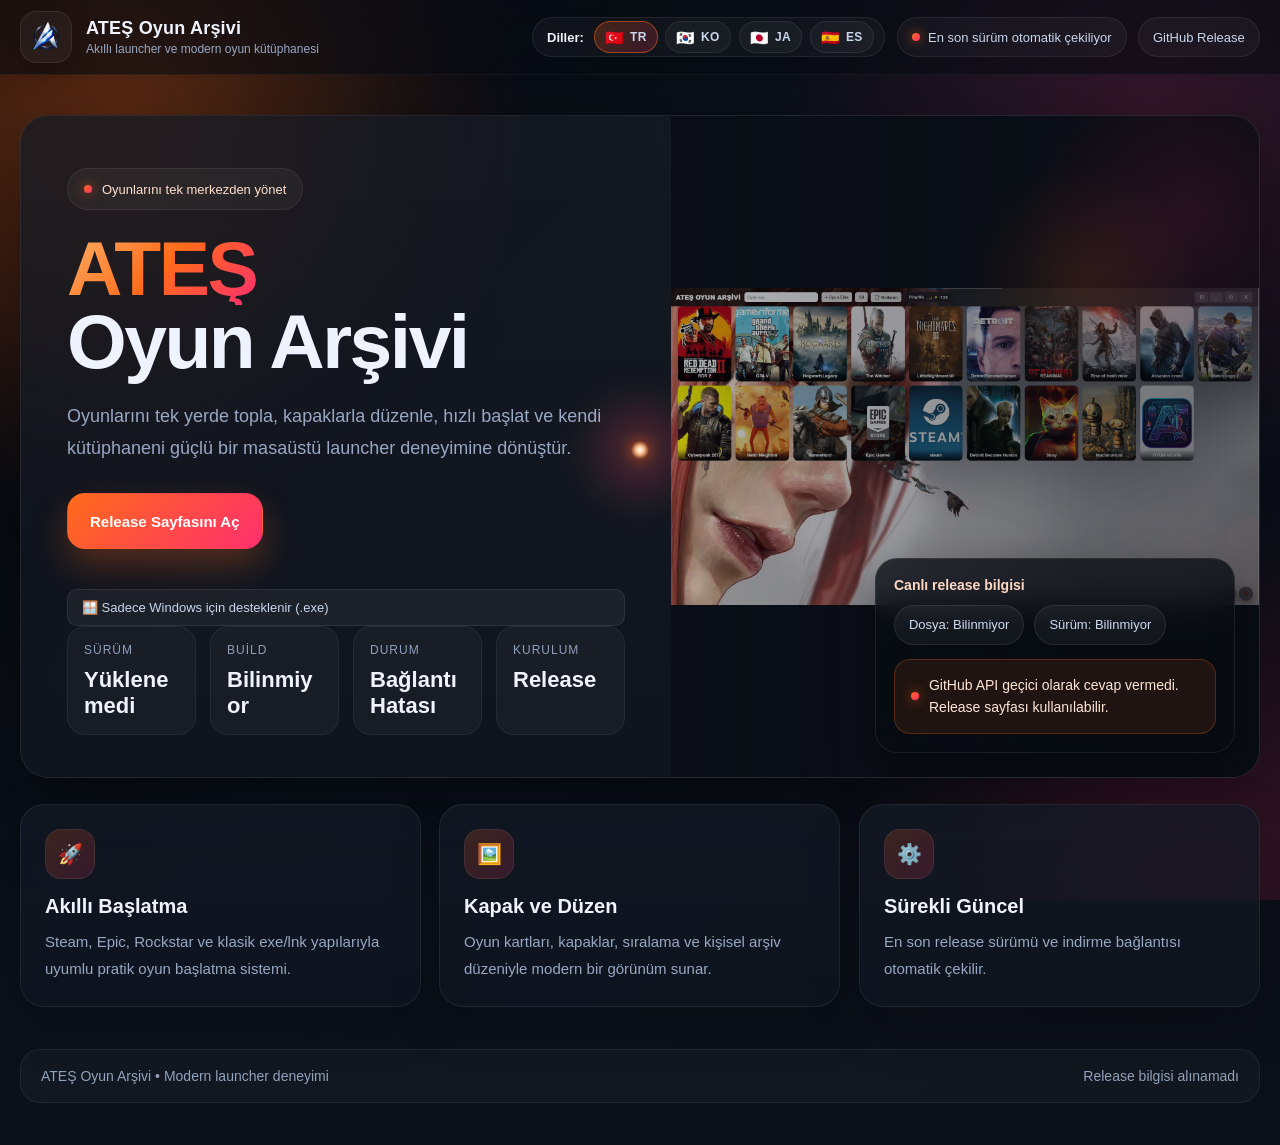
==== commit 93119c6b: "Update index.html" ====
--- a/index.html
+++ b/index.html
@@ -695,20 +695,22 @@
     }
 
     .cursor-trail {
-      position: fixed;
-      left: 0;
-      top: 0;
-      width: 9px;
-      height: 9px;
-      border-radius: 50%;
-      pointer-events: none;
-      z-index: 9998;
-      opacity: 0;
-      transform: translate(-50%, -50%) scale(0.6);
-      background: linear-gradient(135deg, rgba(255,190,120,0.95), rgba(255,47,109,0.65));
-      box-shadow: 0 0 12px rgba(255,107,26,0.35);
-      will-change: transform, opacity;
-    }
+  position: fixed;
+  left: 0;
+  top: 0;
+  width: 10px;
+  height: 10px;
+  border-radius: 50%;
+  pointer-events: none;
+  z-index: 9998;
+  opacity: 0;
+  transform: translate(-50%, -50%) scale(0.6);
+  background: radial-gradient(circle, rgba(255,200,120,1) 0%, rgba(255,107,26,0.8) 40%, rgba(255,47,109,0.4) 70%, transparent 100%);
+  box-shadow:
+    0 0 12px rgba(255,107,26,0.6),
+    0 0 22px rgba(255,47,109,0.4);
+  will-change: transform, opacity;
+}
 
     .cursor-active .cursor-glow,
     .cursor-active .cursor-core,
@@ -1176,4 +1178,4 @@
     });
   </script>
 </body>
-</html>+</html>
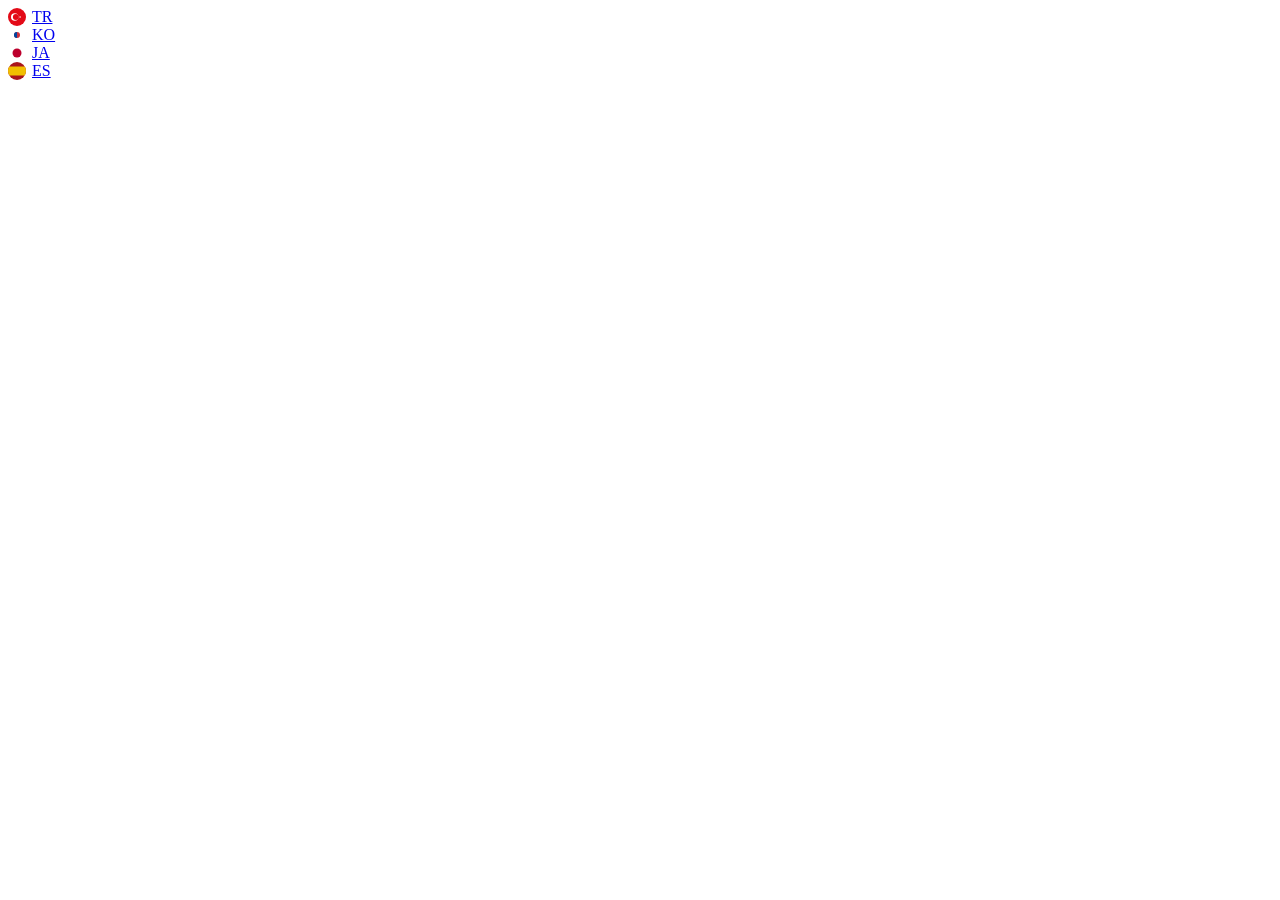
==== commit 927cc656: "Add files via upload" ====
--- a/index.html
+++ b/index.html
@@ -1,1181 +1,22 @@
+
 <!DOCTYPE html>
 <html lang="tr">
 <head>
-  <meta charset="UTF-8" />
-<meta name="viewport" content="width=device-width, initial-scale=1.0" />
-<meta name="theme-color" content="#ff6b1a">
-
-<title>Oyun Launcher İndir (Ücretsiz) – ATEŞ Oyun Arşivi | Steam, Epic, Rockstar Tek Program</title>
-
-<meta name="description" content="ATEŞ Oyun Arşivi ile Steam, Epic ve tüm oyunlarını tek yerde topla. Ücretsiz oyun launcher indir, hızlı başlat ve modern arşiv deneyimi yaşa.">
-<meta name="keywords" content="ATEŞ Oyun Arşivi, game launcher, free game launcher, Steam, Epic, Rockstar">
-<meta name="author" content="ATEŞ Oyun Arşivi">
-<meta name="robots" content="index, follow, max-image-preview:large">
-
-<link rel="canonical" href="https://dates1905.github.io/atesoyunarsivi/">
-<link rel="alternate" hreflang="tr" href="https://dates1905.github.io/atesoyunarsivi/">
-<link rel="alternate" hreflang="ko" href="https://dates1905.github.io/atesoyunarsivi/ko/">
-<link rel="alternate" hreflang="ja" href="https://dates1905.github.io/atesoyunarsivi/ja/">
-<link rel="alternate" hreflang="es" href="https://dates1905.github.io/atesoyunarsivi/es/">
-<link rel="alternate" hreflang="x-default" href="https://dates1905.github.io/atesoyunarsivi/">
-
-<!-- Favicon -->
-<link rel="icon" href="https://dates1905.github.io/atesoyunarsivi/favicon.ico" sizes="any">
-<link rel="icon" type="image/png" sizes="48x48" href="https://dates1905.github.io/atesoyunarsivi/favicon-48x48.png">
-<link rel="apple-touch-icon" href="https://dates1905.github.io/atesoyunarsivi/apple-touch-icon.png">
-
-<!-- Open Graph -->
-<meta property="og:locale" content="tr_TR">
-<meta property="og:type" content="website">
-<meta property="og:site_name" content="ATEŞ Oyun Arşivi">
-<meta property="og:title" content="ATEŞ Oyun Arşivi – Ücretsiz Oyun Launcher">
-<meta property="og:description" content="Steam, Epic, Rockstar ve diğer oyunlarını tek yerde topla. Hızlı, modern ve ücretsiz oyun launcher.">
-<meta property="og:url" content="https://dates1905.github.io/atesoyunarsivi/">
-<meta property="og:image" content="https://dates1905.github.io/atesoyunarsivi/logo.png">
-<meta property="og:image:width" content="512">
-<meta property="og:image:height" content="512">
-
-<!-- Twitter -->
-<meta name="twitter:card" content="summary_large_image">
-<meta name="twitter:title" content="ATEŞ Oyun Arşivi – Ücretsiz Oyun Launcher">
-<meta name="twitter:description" content="Steam, Epic, Rockstar ve diğer oyunlarını tek yerde topla. Hızlı, modern ve ücretsiz oyun launcher.">
-<meta name="twitter:image" content="https://dates1905.github.io/atesoyunarsivi/logo.png">
-
-<!-- Site name + organization -->
-<script type="application/ld+json">
-{
-  "@context": "https://schema.org",
-  "@graph": [
-    {
-      "@type": "WebSite",
-      "@id": "https://dates1905.github.io/atesoyunarsivi/#website",
-      "url": "https://dates1905.github.io/atesoyunarsivi/",
-      "name": "ATEŞ Oyun Arşivi",
-      "alternateName": ["ATES Oyun Arsivi", "ATEŞ Launcher"],
-      "inLanguage": "tr-TR"
-    },
-    {
-      "@type": "Organization",
-      "@id": "https://dates1905.github.io/atesoyunarsivi/#organization",
-      "name": "ATEŞ Oyun Arşivi",
-      "url": "https://dates1905.github.io/atesoyunarsivi/",
-      "logo": {
-        "@type": "ImageObject",
-        "url": "https://dates1905.github.io/atesoyunarsivi/logo.png"
-      },
-      "image": "https://dates1905.github.io/atesoyunarsivi/logo.png"
-    }
-  ]
-}
-</script>
-
-<link rel="stylesheet" href="style.css" />
-
-  <style>
-    * { box-sizing: border-box; }
-
-    :root {
-      --bg: #070b12;
-      --bg-soft: #0c1220;
-      --card: rgba(14, 19, 32, 0.82);
-      --line: rgba(255,255,255,0.09);
-      --text: #eef3ff;
-      --muted: #98a8c3;
-      --accent: #ff6b1a;
-      --accent-2: #ff2f6d;
-      --green: #1fc97a;
-      --shadow: 0 30px 80px rgba(0,0,0,0.42);
-      --radius-xl: 28px;
-      --radius-lg: 20px;
-      --max: 1240px;
-    }
-
-    html, body {
-      margin: 0;
-      padding: 0;
-      min-height: 100%;
-      background:
-        radial-gradient(circle at 10% 10%, rgba(255,107,26,0.18), transparent 26%),
-        radial-gradient(circle at 90% 10%, rgba(255,47,109,0.16), transparent 24%),
-        linear-gradient(135deg, #05070c 0%, #0b111b 45%, #0b0f17 100%);
-      color: var(--text);
-      font-family: Inter, Arial, Helvetica, sans-serif;
-      overflow-x: hidden;
-    }
-
-    a { color: inherit; text-decoration: none; }
-
-    .bg-blur {
-      position: fixed;
-      inset: 0;
-      pointer-events: none;
-      overflow: hidden;
-      z-index: 0;
-    }
-
-    .bg-blur::before,
-    .bg-blur::after {
-      content: "";
-      position: absolute;
-      border-radius: 50%;
-      filter: blur(110px);
-      opacity: 0.2;
-      animation: floatBlob 12s ease-in-out infinite;
-    }
-
-    .bg-blur::before {
-      width: 34vw;
-      height: 34vw;
-      left: -10vw;
-      top: -6vw;
-      background: #ff6b1a;
-    }
-
-    .bg-blur::after {
-      width: 30vw;
-      height: 30vw;
-      right: -8vw;
-      bottom: -10vw;
-      background: #ff2f6d;
-      animation-duration: 14s;
-    }
-
-    @keyframes floatBlob {
-      0%, 100% { transform: translate(0, 0); }
-      50% { transform: translate(20px, 24px); }
-    }
-
-    .particles {
-      position: fixed;
-      inset: 0;
-      overflow: hidden;
-      pointer-events: none;
-      z-index: 0;
-    }
-
-    .particle {
-      position: absolute;
-      bottom: -20px;
-      width: 4px;
-      height: 4px;
-      border-radius: 999px;
-      background: linear-gradient(135deg, #ff8a3d, #ff2f6d);
-      opacity: 0.45;
-      animation: rise linear infinite;
-    }
-
-    @keyframes rise {
-      from {
-        transform: translateY(0) scale(1);
-        opacity: 0;
-      }
-      10% { opacity: 0.45; }
-      to {
-        transform: translateY(-110vh) scale(0.6);
-        opacity: 0;
-      }
-    }
-
-    .wrap {
-      position: relative;
-      z-index: 1;
-      width: 100%;
-    }
-
-    .container {
-      width: min(var(--max), calc(100% - 32px));
-      margin: 0 auto;
-    }
-
-    .topbar {
-      position: sticky;
-      top: 0;
-      z-index: 10;
-      backdrop-filter: blur(16px);
-      background: rgba(7, 11, 18, 0.58);
-      border-bottom: 1px solid rgba(255,255,255,0.05);
-    }
-
-    .topbar-inner {
-      height: 74px;
-      display: flex;
-      align-items: center;
-      justify-content: space-between;
-      gap: 16px;
-    }
-
-    .brand {
-      display: flex;
-      align-items: center;
-      gap: 14px;
-      min-width: 0;
-    }
-
-    .brand-logo {
-      width: 52px;
-      height: 52px;
-      border-radius: 16px;
-      display: flex;
-      align-items: center;
-      justify-content: center;
-      background: rgba(255,255,255,0.04);
-      border: 1px solid rgba(255,255,255,0.08);
-      box-shadow: 0 8px 24px rgba(0,0,0,0.25);
-      overflow: hidden;
-      padding: 6px;
-    }
-
-    .brand-logo img {
-      width: 100%;
-      height: 100%;
-      object-fit: contain;
-      display: block;
-    }
-
-    .brand-title {
-      font-size: 18px;
-      font-weight: 800;
-      letter-spacing: 0.2px;
-      white-space: nowrap;
-    }
-
-    .brand-sub {
-      font-size: 12px;
-      color: var(--muted);
-      margin-top: 3px;
-      white-space: nowrap;
-    }
-
-    .nav-actions {
-      display: flex;
-      align-items: center;
-      gap: 12px;
-      flex-wrap: wrap;
-      justify-content: flex-end;
-    }
-
-    .mini-badge {
-      min-height: 40px;
-      padding: 0 14px;
-      display: inline-flex;
-      align-items: center;
-      border-radius: 999px;
-      background: rgba(255,255,255,0.04);
-      border: 1px solid rgba(255,255,255,0.07);
-      color: #c9d6ec;
-      font-size: 13px;
-      gap: 8px;
-    }
-
-    .dot {
-      width: 8px;
-      height: 8px;
-      border-radius: 999px;
-      background: linear-gradient(135deg, var(--accent), var(--accent-2));
-      box-shadow: 0 0 12px rgba(255,107,26,0.7);
-      flex: 0 0 auto;
-    }
-
-    .hero {
-      padding: 40px 0 26px;
-    }
-
-    .hero-card {
-      position: relative;
-      overflow: hidden;
-      border-radius: var(--radius-xl);
-      background:
-        linear-gradient(180deg, rgba(255,255,255,0.03), rgba(255,255,255,0.015)),
-        rgba(13, 17, 27, 0.78);
-      border: 1px solid rgba(255,255,255,0.07);
-      box-shadow: var(--shadow);
-    }
-
-    .hero-grid {
-      display: grid;
-      grid-template-columns: 1.05fr 0.95fr;
-      min-height: 650px;
-    }
-
-    .hero-left {
-      padding: 52px 46px 42px;
-      display: flex;
-      flex-direction: column;
-      justify-content: center;
-    }
-
-    .eyebrow {
-      display: inline-flex;
-      align-items: center;
-      gap: 10px;
-      width: fit-content;
-      min-height: 42px;
-      padding: 0 16px;
-      border-radius: 999px;
-      background: rgba(255,255,255,0.045);
-      border: 1px solid rgba(255,255,255,0.07);
-      color: #ffe0cf;
-      font-size: 13px;
-      margin-bottom: 22px;
-    }
-
-    .hero-title {
-      margin: 0;
-      font-size: clamp(42px, 6vw, 78px);
-      line-height: 0.95;
-      letter-spacing: -2.5px;
-      font-weight: 900;
-    }
-
-    .hero-title .accent {
-      background: linear-gradient(135deg, #ffb167, #ff6b1a, #ff2f6d);
-      -webkit-background-clip: text;
-      background-clip: text;
-      color: transparent;
-      display: inline-block;
-    }
-
-    .hero-desc {
-      margin: 22px 0 28px;
-      max-width: 700px;
-      color: var(--muted);
-      font-size: 18px;
-      line-height: 1.8;
-    }
-
-    .hero-actions {
-      display: flex;
-      gap: 14px;
-      flex-wrap: wrap;
-      margin-bottom: 28px;
-    }
-
-    .btn {
-      min-height: 56px;
-      padding: 0 22px;
-      border-radius: 18px;
-      display: inline-flex;
-      align-items: center;
-      justify-content: center;
-      gap: 10px;
-      font-weight: 800;
-      font-size: 15px;
-      border: 1px solid transparent;
-      transition: transform .18s ease, box-shadow .18s ease, background .18s ease, border-color .18s ease;
-    }
-
-    .btn:hover { transform: translateY(-2px); }
-
-    .btn-primary {
-      background: linear-gradient(135deg, var(--accent), var(--accent-2));
-      color: #fff;
-      box-shadow: 0 16px 34px rgba(255, 107, 26, 0.28);
-    }
-
-    .btn-secondary {
-      background: rgba(255,255,255,0.05);
-      color: #fff;
-      border-color: rgba(255,255,255,0.08);
-    }
-
-    .stats {
-      display: grid;
-      grid-template-columns: repeat(4, minmax(0, 1fr));
-      gap: 14px;
-    }
-
-    .stat {
-      padding: 16px 16px 15px;
-      border-radius: 18px;
-      background: rgba(255,255,255,0.035);
-      border: 1px solid rgba(255,255,255,0.06);
-      min-height: 94px;
-    }
-
-    .stat-label {
-      font-size: 12px;
-      text-transform: uppercase;
-      letter-spacing: 1px;
-      color: #8ea0bc;
-      margin-bottom: 10px;
-    }
-
-    .stat-value {
-      font-size: 22px;
-      font-weight: 800;
-      word-break: break-word;
-    }
-
-   .hero-right {
-  position: relative;
-  min-height: 650px;
-  background:
-    linear-gradient(90deg, rgba(7,11,18,0.3), rgba(7,11,18,0.6)),
-    url("launcher.jpg?v=3") center center no-repeat;
-  background-size: contain;
-  background-color: #0b0f17;
-}
-
-    @media (max-width: 768px) {
-  .hero-right {
-    background-size: contain;
-    min-height: 300px;
-  }
-}
-
-    .hero-right::before {
-      content: "";
-      position: absolute;
-      inset: 0;
-      background:
-        radial-gradient(circle at 70% 25%, rgba(255,107,26,0.12), transparent 18%),
-        radial-gradient(circle at 88% 15%, rgba(255,47,109,0.12), transparent 22%);
-    }
-
-    .floating-panel {
-      position: absolute;
-      right: 24px;
-      bottom: 24px;
-      top: auto;
-      left: auto;
-      transform: none !important;
-      z-index: 2;
-      width: min(360px, calc(100% - 48px));
-      padding: 18px;
-      border-radius: 22px;
-      background: rgba(7, 11, 18, 0.76);
-      border: 1px solid rgba(255,255,255,0.08);
-      backdrop-filter: blur(16px);
-      box-shadow: 0 18px 44px rgba(0,0,0,0.34);
-    }
-
-    .floating-title {
-      font-size: 14px;
-      color: #ffd9c6;
-      margin-bottom: 12px;
-      font-weight: 700;
-    }
-
-    .file-row {
-      display: flex;
-      gap: 10px;
-      flex-wrap: wrap;
-    }
-
-    .pill {
-      min-height: 40px;
-      padding: 0 14px;
-      display: inline-flex;
-      align-items: center;
-      border-radius: 999px;
-      background: rgba(255,255,255,0.05);
-      border: 1px solid rgba(255,255,255,0.08);
-      color: #d0ddf0;
-      font-size: 13px;
-      max-width: 100%;
-      overflow: hidden;
-      text-overflow: ellipsis;
-      white-space: nowrap;
-    }
-
-    .status-box {
-      margin-top: 14px;
-      min-height: 58px;
-      border-radius: 16px;
-      padding: 14px 16px;
-      display: flex;
-      align-items: center;
-      gap: 10px;
-      font-size: 14px;
-      line-height: 1.6;
-      border: 1px solid rgba(255,255,255,0.08);
-      background: rgba(255,255,255,0.04);
-      color: #dce6f5;
-    }
-
-    .status-box.ok {
-      background: rgba(31, 201, 122, 0.11);
-      border-color: rgba(31, 201, 122, 0.34);
-      color: #dbffec;
-    }
-
-    .status-box.warn {
-      background: rgba(255, 107, 26, 0.10);
-      border-color: rgba(255, 107, 26, 0.26);
-      color: #ffe6d7;
-    }
-
-    .spinner {
-      width: 16px;
-      height: 16px;
-      border-radius: 999px;
-      border: 2px solid rgba(255,255,255,0.24);
-      border-top-color: #fff;
-      animation: spin .9s linear infinite;
-      flex: 0 0 auto;
-    }
-
-    @keyframes spin { to { transform: rotate(360deg); } }
-
-    .section { padding: 0 0 34px; }
-
-    .section-grid {
-      display: grid;
-      grid-template-columns: repeat(3, minmax(0, 1fr));
-      gap: 18px;
-    }
-
-    .feature-card {
-      border-radius: 24px;
-      padding: 24px;
-      background:
-        linear-gradient(180deg, rgba(255,255,255,0.025), rgba(255,255,255,0.01)),
-        rgba(12,18,30,0.72);
-      border: 1px solid rgba(255,255,255,0.07);
-      box-shadow: 0 18px 50px rgba(0,0,0,0.24);
-    }
-
-    .feature-icon {
-      width: 50px;
-      height: 50px;
-      border-radius: 16px;
-      display: grid;
-      place-items: center;
-      font-size: 20px;
-      background: linear-gradient(135deg, rgba(255,107,26,0.18), rgba(255,47,109,0.16));
-      border: 1px solid rgba(255,255,255,0.07);
-      margin-bottom: 16px;
-    }
-
-    .feature-title {
-      margin: 0 0 10px;
-      font-size: 20px;
-      font-weight: 800;
-    }
-
-    .feature-desc {
-      margin: 0;
-      color: var(--muted);
-      font-size: 15px;
-      line-height: 1.8;
-    }
-
-    .footer {
-      padding: 8px 0 42px;
-      color: #91a2bc;
-      font-size: 14px;
-    }
-
-    .footer-box {
-      border-radius: 20px;
-      padding: 18px 20px;
-      background: rgba(255,255,255,0.03);
-      border: 1px solid rgba(255,255,255,0.06);
-      display: flex;
-      justify-content: space-between;
-      gap: 16px;
-      flex-wrap: wrap;
-    }
-
-    @media (max-width: 1120px) {
-      .hero-grid { grid-template-columns: 1fr; }
-      .hero-right { min-height: 420px; order: -1; }
-      .hero-left { padding: 34px 24px 26px; }
-      .stats { grid-template-columns: repeat(2, minmax(0, 1fr)); }
-      .section-grid { grid-template-columns: 1fr; }
-    }
-
-    
-    .language-badge {
-      gap: 10px;
-      padding-right: 10px;
-      flex-wrap: wrap;
-    }
-
-    .lang-label {
-      font-weight: 700;
-      color: #eef3ff;
-      white-space: nowrap;
-    }
-
-    .lang-links {
-      display: inline-flex;
-      align-items: center;
-      gap: 8px;
-      flex-wrap: wrap;
-    }
-
-    .lang-item {
-      min-height: 32px;
-      padding: 0 10px;
-      border-radius: 999px;
-      display: inline-flex;
-      align-items: center;
-      gap: 6px;
-      background: rgba(255,255,255,0.04);
-      border: 1px solid rgba(255,255,255,0.08);
-      transition: transform .18s ease, border-color .18s ease, background .18s ease;
-      font-size: 12px;
-      font-weight: 700;
-    }
-
-    .lang-item:hover {
-      transform: translateY(-1px);
-      border-color: rgba(255,255,255,0.18);
-      background: rgba(255,255,255,0.08);
-    }
-
-    .lang-item.active {
-      background: linear-gradient(135deg, rgba(255,107,26,0.22), rgba(255,47,109,0.18));
-      border-color: rgba(255,107,26,0.5);
-    }
-
-    .flag {
-      font-size: 15px;
-      line-height: 1;
-    }
-
-    .lang-text {
-      letter-spacing: 0.3px;
-    }
-
-
-    @media (max-width: 700px) {
-      .container { width: min(var(--max), calc(100% - 20px)); }
-      .topbar-inner {
-        height: auto;
-        padding: 14px 0;
-        align-items: flex-start;
-        flex-direction: column;
-      }
-      .hero { padding-top: 18px; }
-      .hero-title { letter-spacing: -1.4px; }
-      .hero-desc { font-size: 16px; }
-      .hero-actions { flex-direction: column; }
-      .btn { width: 100%; }
-      .stats { grid-template-columns: 1fr; }
-      .hero-right { min-height: 320px; }
-      .floating-panel {
-        right: 14px;
-        bottom: 14px;
-        width: calc(100% - 28px);
-      }
-    }
-  
-    .cursor-glow,
-    .cursor-core {
-      position: fixed;
-      left: 0;
-      top: 0;
-      pointer-events: none;
-      z-index: 9999;
-      opacity: 0;
-      transform: translate(-50%, -50%);
-      transition: opacity .25s ease;
-      mix-blend-mode: screen;
-    }
-
-    .cursor-glow {
-      width: 140px;
-      height: 140px;
-      border-radius: 50%;
-      background:
-        radial-gradient(circle, rgba(255,107,26,0.22) 0%, rgba(255,47,109,0.14) 35%, rgba(255,107,26,0.06) 52%, rgba(255,107,26,0) 72%);
-      filter: blur(10px);
-    }
-
-    .cursor-core {
-      width: 18px;
-      height: 18px;
-      border-radius: 50%;
-      background: radial-gradient(circle, rgba(255,255,255,0.95) 0%, rgba(255,182,120,0.9) 34%, rgba(255,107,26,0.18) 70%, rgba(255,107,26,0) 100%);
-      box-shadow:
-        0 0 16px rgba(255,107,26,0.55),
-        0 0 34px rgba(255,47,109,0.25);
-    }
-
-    .cursor-trail {
-  position: fixed;
-  left: 0;
-  top: 0;
-  width: 10px;
-  height: 10px;
-  border-radius: 50%;
-  pointer-events: none;
-  z-index: 9998;
-  opacity: 0;
-  transform: translate(-50%, -50%) scale(0.6);
-  background: radial-gradient(circle, rgba(255,200,120,1) 0%, rgba(255,107,26,0.8) 40%, rgba(255,47,109,0.4) 70%, transparent 100%);
-  box-shadow:
-    0 0 12px rgba(255,107,26,0.6),
-    0 0 22px rgba(255,47,109,0.4);
-  will-change: transform, opacity;
-}
-
-    .cursor-active .cursor-glow,
-    .cursor-active .cursor-core,
-    .cursor-active .cursor-trail {
-      opacity: 1;
-    }
-
-    .interactive-hover {
-      position: relative;
-      overflow: hidden;
-    }
-
-    .interactive-hover::after {
-      content: "";
-      position: absolute;
-      inset: -1px;
-      border-radius: inherit;
-      background:
-        radial-gradient(circle at var(--mx, 50%) var(--my, 50%), rgba(255,255,255,0.16), rgba(255,255,255,0) 32%);
-      opacity: 0;
-      transition: opacity .25s ease;
-      pointer-events: none;
-    }
-
-    .interactive-hover:hover::after {
-      opacity: 1;
-    }
-
-    .interactive-hover.lift {
-      transition: transform .18s ease, box-shadow .18s ease, border-color .18s ease;
-      will-change: transform;
-    }
-
-    .interactive-hover.lift:hover {
-      box-shadow: 0 22px 50px rgba(0,0,0,0.28);
-    }
-
-    @media (pointer: coarse), (prefers-reduced-motion: reduce) {
-      .cursor-glow,
-      .cursor-core,
-      .cursor-trail {
-        display: none !important;
-      }
-      .interactive-hover,
-      .interactive-hover.lift {
-        transform: none !important;
-      }
-    }
-
-  </style>
+<meta charset="UTF-8">
+<title>ATEŞ Oyun Arşivi</title>
+<style>
+.flag-icon{width:18px;height:18px;border-radius:50%;object-fit:cover}
+.lang-item{display:flex;align-items:center;gap:6px}
+</style>
 </head>
 <body>
 
-  <div class="cursor-glow" id="cursorGlow" aria-hidden="true"></div>
-  <div class="cursor-core" id="cursorCore" aria-hidden="true"></div>
-
-
-  <div style="position:absolute; left:-9999px;">
-  <h1>ATEŞ Oyun Arşivi – Ücretsiz Oyun Launcher</h1>
-  <h2>Steam, Epic ve tüm oyunlarını tek yerden başlat</h2>
+<div class="lang-links">
+<a class="lang-item active" href="#"><img class="flag-icon" src="assets/flags/tr.svg">TR</a>
+<a class="lang-item" href="#"><img class="flag-icon" src="assets/flags/kr.svg">KO</a>
+<a class="lang-item" href="#"><img class="flag-icon" src="assets/flags/jp.svg">JA</a>
+<a class="lang-item" href="#"><img class="flag-icon" src="assets/flags/es.svg">ES</a>
 </div>
 
-  <div class="bg-blur"></div>
-  <div class="particles" id="particles"></div>
-
-  <div class="wrap">
-    <header class="topbar">
-      <div class="container topbar-inner">
-        <div class="brand">
-  <div class="brand-logo">
-    <img src="logo.png?v=4" alt="ATEŞ Oyun Arşivi logo" />
-  </div>
-          <div>
-            <div class="brand-title">ATEŞ Oyun Arşivi</div>
-            <div class="brand-sub">Akıllı launcher ve modern oyun kütüphanesi</div>
-          </div>
-        </div>
-
-        <div class="nav-actions">
-        <div class="mini-badge language-badge">
-          <span class="lang-label">Diller:</span>
-          <div class="lang-links">
-            <a class="lang-item active" href="https://dates1905.github.io/atesoyunarsivi/" aria-label="Türkçe">
-              <span class="flag">🇹🇷</span><span class="lang-text">TR</span>
-            </a>
-            <a class="lang-item" href="https://dates1905.github.io/atesoyunarsivi/ko/" aria-label="한국어">
-              <span class="flag">🇰🇷</span><span class="lang-text">KO</span>
-            </a>
-            <a class="lang-item" href="https://dates1905.github.io/atesoyunarsivi/ja/" aria-label="日本語">
-              <span class="flag">🇯🇵</span><span class="lang-text">JA</span>
-            </a>
-            <a class="lang-item" href="https://dates1905.github.io/atesoyunarsivi/es/" aria-label="Español">
-              <span class="flag">🇪🇸</span><span class="lang-text">ES</span>
-            </a>
-          </div>
-        </div>
-          <div class="mini-badge">
-            <span class="dot"></span>
-            En son sürüm otomatik çekiliyor
-          </div>
-          <a class="mini-badge" href="https://github.com/dates1905/ATES-OYUN-ARSIVI/releases" target="_blank" rel="noopener noreferrer">
-            GitHub Release
-          </a>
-        </div>
-      </div>
-    </header>
-
-    <main>
-      <section class="hero">
-        <div class="container">
-          <div class="hero-card">
-            <div class="hero-grid">
-              <div class="hero-left">
-                <div class="eyebrow">
-                  <span class="dot"></span>
-                  Oyunlarını tek merkezden yönet
-                </div>
-
-<div class="hero-title">
-  <span class="accent">ATEŞ</span><br />
-  Oyun Arşivi
-</div>
-                
-                <p class="hero-desc">
-                  Oyunlarını tek yerde topla, kapaklarla düzenle, hızlı başlat ve kendi kütüphaneni güçlü bir masaüstü launcher deneyimine dönüştür.
-                </p>
-
-                <div class="hero-actions">
-                  <a
-                    id="downloadBtn"
-                    class="btn btn-primary"
-                    href="https://github.com/dates1905/ATES-OYUN-ARSIVI/releases"
-                    target="_blank"
-                    rel="noopener noreferrer"
-                  >
-                    Kurulumu İndir
-                  </a>
-                </div>
-
-                <div style="
-                  margin-top:12px;
-                  padding:10px 14px;
-                  border-radius:10px;
-                  background:rgba(255,255,255,0.05);
-                  border:1px solid rgba(255,255,255,0.08);
-                  font-size:13px;
-                  color:#c9d6ec;
-                  display:inline-block;
-                ">
-                  🪟 Sadece Windows için desteklenir (.exe)
-                </div>
-
-                <div class="stats">
-                  <div class="stat">
-                    <div class="stat-label">Sürüm</div>
-                    <div class="stat-value" id="versionText">Yükleniyor...</div>
-                  </div>
-
-                  <div class="stat">
-                    <div class="stat-label">Build</div>
-                    <div class="stat-value" id="buildDate">Yükleniyor...</div>
-                  </div>
-
-                  <div class="stat">
-                    <div class="stat-label">Durum</div>
-                    <div class="stat-value" id="releaseStatus">Kontrol ediliyor...</div>
-                  </div>
-
-                  <div class="stat">
-                    <div class="stat-label">Kurulum</div>
-                    <div class="stat-value" id="fileType">.exe</div>
-                  </div>
-                </div>
-              </div>
-
-              <div class="hero-right">
-                <div class="floating-panel">
-                  <div class="floating-title">Canlı release bilgisi</div>
-                  <div class="file-row">
-                    <div class="pill" id="fileName">Dosya: yükleniyor...</div>
-                    <div class="pill" id="versionBadge">Sürüm: yükleniyor...</div>
-                  </div>
-                  <div class="status-box warn" id="statusBox">
-                    <div class="spinner"></div>
-                    <span>GitHub üzerinden en son sürüm bilgisi alınıyor...</span>
-                  </div>
-                </div>
-              </div>
-            </div>
-          </div>
-        </div>
-      </section>
-
-      <section class="section">
-        <div class="container">
-          <div class="section-grid">
-            <div class="feature-card">
-              <div class="feature-icon">🚀</div>
-              <h3 class="feature-title">Akıllı Başlatma</h3>
-              <p class="feature-desc">Steam, Epic, Rockstar ve klasik exe/lnk yapılarıyla uyumlu pratik oyun başlatma sistemi.</p>
-            </div>
-
-            <div class="feature-card">
-              <div class="feature-icon">🖼️</div>
-              <h3 class="feature-title">Kapak ve Düzen</h3>
-              <p class="feature-desc">Oyun kartları, kapaklar, sıralama ve kişisel arşiv düzeniyle modern bir görünüm sunar.</p>
-            </div>
-
-            <div class="feature-card">
-              <div class="feature-icon">⚙️</div>
-              <h3 class="feature-title">Sürekli Güncel</h3>
-              <p class="feature-desc">En son release sürümü ve indirme bağlantısı otomatik çekilir.</p>
-            </div>
-          </div>
-        </div>
-      </section>
-    </main>
-
-    <footer class="footer">
-      <div class="container">
-        <div class="footer-box">
-          <div>ATEŞ Oyun Arşivi • Modern launcher deneyimi</div>
-          <div id="footerVersion">Sürüm bilgisi yükleniyor...</div>
-        </div>
-      </div>
-    </footer>
-  </div>
-
-  <script>
-    const RELEASE_API_URL = "https://api.github.com/repos/dates1905/ATES-OYUN-ARSIVI/releases/latest";
-    const RELEASES_PAGE_URL = "https://github.com/dates1905/ATES-OYUN-ARSIVI/releases";
-
-    function byId(id) {
-      return document.getElementById(id);
-    }
-
-    function setStatus(message, type = "warn", loading = false) {
-      const box = byId("statusBox");
-      if (!box) return;
-      box.className = "status-box " + type;
-      box.innerHTML = (
-        loading
-          ? '<div class="spinner"></div>'
-          : '<span class="dot"></span>'
-      ) + '<span>' + message + '</span>';
-    }
-
-    function formatDate(dateStr) {
-      if (!dateStr) return "Bilinmiyor";
-      const d = new Date(dateStr);
-      if (Number.isNaN(d.getTime())) return "Bilinmiyor";
-      const day = String(d.getDate()).padStart(2, "0");
-      const month = String(d.getMonth() + 1).padStart(2, "0");
-      const year = d.getFullYear();
-      return day + "." + month + "." + year;
-    }
-
-    function pickExeAsset(assets) {
-      if (!Array.isArray(assets)) return null;
-      for (const asset of assets) {
-        if (/\.exe$/i.test(asset.name || "")) return asset;
-      }
-      return null;
-    }
-
-    function createParticles() {
-      const wrap = byId("particles");
-      if (!wrap) return;
-      wrap.innerHTML = "";
-      const count = window.innerWidth < 768 ? 20 : 36;
-
-      for (let i = 0; i < count; i++) {
-        const p = document.createElement("span");
-        p.className = "particle";
-        p.style.left = (Math.random() * 100) + "vw";
-        const size = 2 + Math.random() * 4;
-        p.style.width = size + "px";
-        p.style.height = size + "px";
-        p.style.animationDuration = (7 + Math.random() * 9) + "s";
-        p.style.animationDelay = (Math.random() * 8) + "s";
-        p.style.opacity = 0.16 + Math.random() * 0.38;
-        wrap.appendChild(p);
-      }
-    }
-
-
-    function setupImmersiveCursor() {
-      if (window.matchMedia("(pointer: coarse)").matches || window.matchMedia("(prefers-reduced-motion: reduce)").matches) {
-        return;
-      }
-
-      const glow = byId("cursorGlow");
-      const core = byId("cursorCore");
-      if (!glow || !core) return;
-
-      const trailCount = 10;
-      const trails = [];
-      const pointer = {
-        x: window.innerWidth / 2,
-        y: window.innerHeight / 2,
-        tx: window.innerWidth / 2,
-        ty: window.innerHeight / 2
-      };
-
-      document.body.classList.add("cursor-active");
-
-      for (let i = 0; i < trailCount; i++) {
-        const dot = document.createElement("div");
-        dot.className = "cursor-trail";
-        dot.style.opacity = String(Math.max(0.08, 0.34 - i * 0.028));
-        document.body.appendChild(dot);
-        trails.push({
-          el: dot,
-          x: pointer.x,
-          y: pointer.y
-        });
-      }
-
-      function setInteractiveTargets() {
-        document.querySelectorAll(".btn, .feature-card, .stat, .mini-badge, .lang-item").forEach((el) => {
-          el.classList.add("interactive-hover", "lift");
-          el.addEventListener("mousemove", (event) => {
-            const rect = el.getBoundingClientRect();
-            const px = ((event.clientX - rect.left) / rect.width) * 100;
-            const py = ((event.clientY - rect.top) / rect.height) * 100;
-            el.style.setProperty("--mx", px.toFixed(2) + "%");
-            el.style.setProperty("--my", py.toFixed(2) + "%");
-          });
-
-          el.addEventListener("mouseenter", () => {
-            core.style.transform = "translate(-50%, -50%) scale(1.25)";
-            glow.style.transform = "translate(-50%, -50%) scale(1.08)";
-          });
-
-          el.addEventListener("mouseleave", () => {
-            core.style.transform = "translate(-50%, -50%) scale(1)";
-            glow.style.transform = "translate(-50%, -50%) scale(1)";
-            el.style.transform = "";
-          });
-
-          el.addEventListener("mousemove", (event) => {
-            const rect = el.getBoundingClientRect();
-            const offsetX = (event.clientX - rect.left) / rect.width - 0.5;
-            const offsetY = (event.clientY - rect.top) / rect.height - 0.5;
-            const moveX = offsetX * 8;
-            const moveY = offsetY * 8;
-            el.style.transform = "translate(" + moveX.toFixed(2) + "px, " + moveY.toFixed(2) + "px)";
-          });
-        });
-      }
-
-      setInteractiveTargets();
-
-      window.addEventListener("mousemove", (event) => {
-        pointer.tx = event.clientX;
-        pointer.ty = event.clientY;
-      }, { passive: true });
-
-      window.addEventListener("mouseout", (event) => {
-        if (!event.relatedTarget) {
-          document.body.classList.remove("cursor-active");
-        }
-      });
-
-      window.addEventListener("mouseover", () => {
-        document.body.classList.add("cursor-active");
-      });
-
-      function animate() {
-        pointer.x += (pointer.tx - pointer.x) * 0.18;
-        pointer.y += (pointer.ty - pointer.y) * 0.18;
-
-        glow.style.left = pointer.x + "px";
-        glow.style.top = pointer.y + "px";
-        core.style.left = pointer.x + "px";
-        core.style.top = pointer.y + "px";
-
-        let prevX = pointer.x;
-        let prevY = pointer.y;
-
-        trails.forEach((trail, index) => {
-          trail.x += (prevX - trail.x) * (0.22 - index * 0.012);
-          trail.y += (prevY - trail.y) * (0.22 - index * 0.012);
-          trail.el.style.left = trail.x + "px";
-          trail.el.style.top = trail.y + "px";
-          trail.el.style.transform = "translate(-50%, -50%) scale(" + (1 - index * 0.055).toFixed(2) + ")";
-          prevX = trail.x;
-          prevY = trail.y;
-        });
-
-        requestAnimationFrame(animate);
-      }
-
-      animate();
-    }
-
-
-    async function loadLatestRelease() {
-      try {
-        setStatus("GitHub üzerinden en son sürüm bilgisi alınıyor...", "warn", true);
-
-        const response = await fetch(RELEASE_API_URL, {
-          method: "GET",
-          headers: { "Accept": "application/vnd.github+json" },
-          cache: "no-store"
-        });
-
-        if (!response.ok) {
-          throw new Error("GitHub API hatası: " + response.status);
-        }
-
-        const release = await response.json();
-        const version = release.tag_name || release.name || "Bilinmiyor";
-        const buildDate = formatDate(release.published_at);
-        const exeAsset = pickExeAsset(release.assets || []);
-        const downloadUrl = exeAsset ? exeAsset.browser_download_url : (release.html_url || RELEASES_PAGE_URL);
-        const fileName = exeAsset ? exeAsset.name : "İndirilebilir .exe bulunamadı";
-
-        if (byId("versionText")) byId("versionText").textContent = version;
-        if (byId("buildDate")) byId("buildDate").textContent = buildDate;
-        if (byId("releaseStatus")) byId("releaseStatus").textContent = release.prerelease ? "Ön Sürüm" : "Yayında";
-        if (byId("fileType")) byId("fileType").textContent = exeAsset ? ".exe" : "Release";
-        if (byId("fileName")) byId("fileName").textContent = "Dosya: " + fileName;
-        if (byId("versionBadge")) byId("versionBadge").textContent = "Sürüm: " + version;
-        if (byId("footerVersion")) byId("footerVersion").textContent = "Canlı sürüm: " + version;
-
-        const downloadBtn = byId("downloadBtn");
-        if (downloadBtn) {
-          downloadBtn.href = downloadUrl;
-          downloadBtn.textContent = exeAsset ? "Kurulumu İndir" : "Release Sayfasını Aç";
-        }
-
-        setStatus(
-          exeAsset
-            ? "En güncel sürüm başarıyla yüklendi: " + version
-            : "Release bulundu ama .exe dosyası seçilemedi.",
-          exeAsset ? "ok" : "warn",
-          false
-        );
-      } catch (error) {
-        console.error("Release yüklenemedi:", error);
-
-        if (byId("versionText")) byId("versionText").textContent = "Yüklenemedi";
-        if (byId("buildDate")) byId("buildDate").textContent = "Bilinmiyor";
-        if (byId("releaseStatus")) byId("releaseStatus").textContent = "Bağlantı Hatası";
-        if (byId("fileType")) byId("fileType").textContent = "Release";
-        if (byId("fileName")) byId("fileName").textContent = "Dosya: Bilinmiyor";
-        if (byId("versionBadge")) byId("versionBadge").textContent = "Sürüm: Bilinmiyor";
-        if (byId("footerVersion")) byId("footerVersion").textContent = "Release bilgisi alınamadı";
-
-        const downloadBtn = byId("downloadBtn");
-        if (downloadBtn) {
-          downloadBtn.href = RELEASES_PAGE_URL;
-          downloadBtn.textContent = "Release Sayfasını Aç";
-        }
-
-        setStatus("GitHub API geçici olarak cevap vermedi. Release sayfası kullanılabilir.", "warn", false);
-      }
-    }
-
-    window.addEventListener("load", function () {
-      createParticles();
-      loadLatestRelease();
-      setupImmersiveCursor();
-    });
-  </script>
 </body>
 </html>
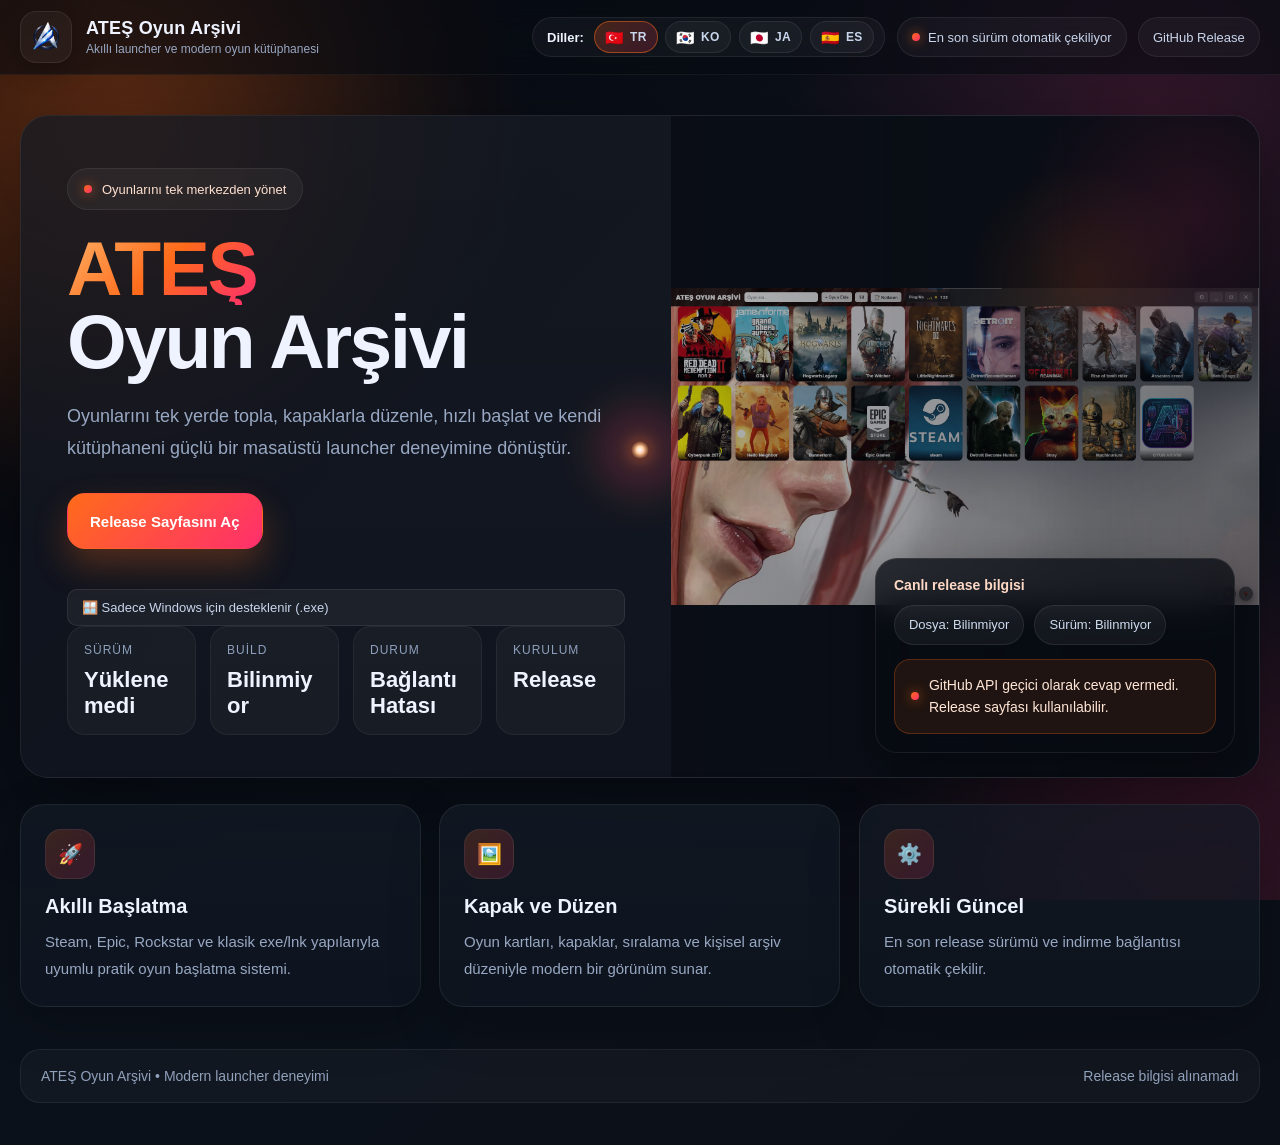
==== commit abfcb89f: "Add files via upload" ====
--- a/index.html
+++ b/index.html
@@ -1,22 +1,1179 @@
-
 <!DOCTYPE html>
 <html lang="tr">
 <head>
-<meta charset="UTF-8">
-<title>ATEŞ Oyun Arşivi</title>
-<style>
-.flag-icon{width:18px;height:18px;border-radius:50%;object-fit:cover}
-.lang-item{display:flex;align-items:center;gap:6px}
-</style>
+  <meta charset="UTF-8" />
+<meta name="viewport" content="width=device-width, initial-scale=1.0" />
+<meta name="theme-color" content="#ff6b1a">
+
+<title>Oyun Launcher İndir (Ücretsiz) – ATEŞ Oyun Arşivi | Steam, Epic, Rockstar Tek Program</title>
+
+<meta name="description" content="ATEŞ Oyun Arşivi ile Steam, Epic ve tüm oyunlarını tek yerde topla. Ücretsiz oyun launcher indir, hızlı başlat ve modern arşiv deneyimi yaşa.">
+<meta name="keywords" content="ATEŞ Oyun Arşivi, game launcher, free game launcher, Steam, Epic, Rockstar">
+<meta name="author" content="ATEŞ Oyun Arşivi">
+<meta name="robots" content="index, follow, max-image-preview:large">
+
+<link rel="canonical" href="https://dates1905.github.io/atesoyunarsivi/">
+<link rel="alternate" hreflang="tr" href="https://dates1905.github.io/atesoyunarsivi/">
+<link rel="alternate" hreflang="ko" href="https://dates1905.github.io/atesoyunarsivi/ko/">
+<link rel="alternate" hreflang="ja" href="https://dates1905.github.io/atesoyunarsivi/ja/">
+<link rel="alternate" hreflang="es" href="https://dates1905.github.io/atesoyunarsivi/es/">
+<link rel="alternate" hreflang="x-default" href="https://dates1905.github.io/atesoyunarsivi/">
+
+<!-- Favicon -->
+<link rel="icon" href="https://dates1905.github.io/atesoyunarsivi/favicon.ico" sizes="any">
+<link rel="icon" type="image/png" sizes="48x48" href="https://dates1905.github.io/atesoyunarsivi/favicon-48x48.png">
+<link rel="apple-touch-icon" href="https://dates1905.github.io/atesoyunarsivi/apple-touch-icon.png">
+
+<!-- Open Graph -->
+<meta property="og:locale" content="tr_TR">
+<meta property="og:type" content="website">
+<meta property="og:site_name" content="ATEŞ Oyun Arşivi">
+<meta property="og:title" content="ATEŞ Oyun Arşivi – Ücretsiz Oyun Launcher">
+<meta property="og:description" content="Steam, Epic, Rockstar ve diğer oyunlarını tek yerde topla. Hızlı, modern ve ücretsiz oyun launcher.">
+<meta property="og:url" content="https://dates1905.github.io/atesoyunarsivi/">
+<meta property="og:image" content="https://dates1905.github.io/atesoyunarsivi/logo.png">
+<meta property="og:image:width" content="512">
+<meta property="og:image:height" content="512">
+
+<!-- Twitter -->
+<meta name="twitter:card" content="summary_large_image">
+<meta name="twitter:title" content="ATEŞ Oyun Arşivi – Ücretsiz Oyun Launcher">
+<meta name="twitter:description" content="Steam, Epic, Rockstar ve diğer oyunlarını tek yerde topla. Hızlı, modern ve ücretsiz oyun launcher.">
+<meta name="twitter:image" content="https://dates1905.github.io/atesoyunarsivi/logo.png">
+
+<!-- Site name + organization -->
+<script type="application/ld+json">
+{
+  "@context": "https://schema.org",
+  "@graph": [
+    {
+      "@type": "WebSite",
+      "@id": "https://dates1905.github.io/atesoyunarsivi/#website",
+      "url": "https://dates1905.github.io/atesoyunarsivi/",
+      "name": "ATEŞ Oyun Arşivi",
+      "alternateName": ["ATES Oyun Arsivi", "ATEŞ Launcher"],
+      "inLanguage": "tr-TR"
+    },
+    {
+      "@type": "Organization",
+      "@id": "https://dates1905.github.io/atesoyunarsivi/#organization",
+      "name": "ATEŞ Oyun Arşivi",
+      "url": "https://dates1905.github.io/atesoyunarsivi/",
+      "logo": {
+        "@type": "ImageObject",
+        "url": "https://dates1905.github.io/atesoyunarsivi/logo.png"
+      },
+      "image": "https://dates1905.github.io/atesoyunarsivi/logo.png"
+    }
+  ]
+}
+</script>
+
+<link rel="stylesheet" href="style.css" />
+
+  <style>
+    * { box-sizing: border-box; }
+
+    :root {
+      --bg: #070b12;
+      --bg-soft: #0c1220;
+      --card: rgba(14, 19, 32, 0.82);
+      --line: rgba(255,255,255,0.09);
+      --text: #eef3ff;
+      --muted: #98a8c3;
+      --accent: #ff6b1a;
+      --accent-2: #ff2f6d;
+      --green: #1fc97a;
+      --shadow: 0 30px 80px rgba(0,0,0,0.42);
+      --radius-xl: 28px;
+      --radius-lg: 20px;
+      --max: 1240px;
+    }
+
+    html, body {
+      margin: 0;
+      padding: 0;
+      min-height: 100%;
+      background:
+        radial-gradient(circle at 10% 10%, rgba(255,107,26,0.18), transparent 26%),
+        radial-gradient(circle at 90% 10%, rgba(255,47,109,0.16), transparent 24%),
+        linear-gradient(135deg, #05070c 0%, #0b111b 45%, #0b0f17 100%);
+      color: var(--text);
+      font-family: Inter, Arial, Helvetica, sans-serif;
+      overflow-x: hidden;
+    }
+
+    a { color: inherit; text-decoration: none; }
+
+    .bg-blur {
+      position: fixed;
+      inset: 0;
+      pointer-events: none;
+      overflow: hidden;
+      z-index: 0;
+    }
+
+    .bg-blur::before,
+    .bg-blur::after {
+      content: "";
+      position: absolute;
+      border-radius: 50%;
+      filter: blur(110px);
+      opacity: 0.2;
+      animation: floatBlob 12s ease-in-out infinite;
+    }
+
+    .bg-blur::before {
+      width: 34vw;
+      height: 34vw;
+      left: -10vw;
+      top: -6vw;
+      background: #ff6b1a;
+    }
+
+    .bg-blur::after {
+      width: 30vw;
+      height: 30vw;
+      right: -8vw;
+      bottom: -10vw;
+      background: #ff2f6d;
+      animation-duration: 14s;
+    }
+
+    @keyframes floatBlob {
+      0%, 100% { transform: translate(0, 0); }
+      50% { transform: translate(20px, 24px); }
+    }
+
+    .particles {
+      position: fixed;
+      inset: 0;
+      overflow: hidden;
+      pointer-events: none;
+      z-index: 0;
+    }
+
+    .particle {
+      position: absolute;
+      bottom: -20px;
+      width: 4px;
+      height: 4px;
+      border-radius: 999px;
+      background: linear-gradient(135deg, #ff8a3d, #ff2f6d);
+      opacity: 0.45;
+      animation: rise linear infinite;
+    }
+
+    @keyframes rise {
+      from {
+        transform: translateY(0) scale(1);
+        opacity: 0;
+      }
+      10% { opacity: 0.45; }
+      to {
+        transform: translateY(-110vh) scale(0.6);
+        opacity: 0;
+      }
+    }
+
+    .wrap {
+      position: relative;
+      z-index: 1;
+      width: 100%;
+    }
+
+    .container {
+      width: min(var(--max), calc(100% - 32px));
+      margin: 0 auto;
+    }
+
+    .topbar {
+      position: sticky;
+      top: 0;
+      z-index: 10;
+      backdrop-filter: blur(16px);
+      background: rgba(7, 11, 18, 0.58);
+      border-bottom: 1px solid rgba(255,255,255,0.05);
+    }
+
+    .topbar-inner {
+      height: 74px;
+      display: flex;
+      align-items: center;
+      justify-content: space-between;
+      gap: 16px;
+    }
+
+    .brand {
+      display: flex;
+      align-items: center;
+      gap: 14px;
+      min-width: 0;
+    }
+
+    .brand-logo {
+      width: 52px;
+      height: 52px;
+      border-radius: 16px;
+      display: flex;
+      align-items: center;
+      justify-content: center;
+      background: rgba(255,255,255,0.04);
+      border: 1px solid rgba(255,255,255,0.08);
+      box-shadow: 0 8px 24px rgba(0,0,0,0.25);
+      overflow: hidden;
+      padding: 6px;
+    }
+
+    .brand-logo img {
+      width: 100%;
+      height: 100%;
+      object-fit: contain;
+      display: block;
+    }
+
+    .brand-title {
+      font-size: 18px;
+      font-weight: 800;
+      letter-spacing: 0.2px;
+      white-space: nowrap;
+    }
+
+    .brand-sub {
+      font-size: 12px;
+      color: var(--muted);
+      margin-top: 3px;
+      white-space: nowrap;
+    }
+
+    .nav-actions {
+      display: flex;
+      align-items: center;
+      gap: 12px;
+      flex-wrap: wrap;
+      justify-content: flex-end;
+    }
+
+    .mini-badge {
+      min-height: 40px;
+      padding: 0 14px;
+      display: inline-flex;
+      align-items: center;
+      border-radius: 999px;
+      background: rgba(255,255,255,0.04);
+      border: 1px solid rgba(255,255,255,0.07);
+      color: #c9d6ec;
+      font-size: 13px;
+      gap: 8px;
+    }
+
+    .dot {
+      width: 8px;
+      height: 8px;
+      border-radius: 999px;
+      background: linear-gradient(135deg, var(--accent), var(--accent-2));
+      box-shadow: 0 0 12px rgba(255,107,26,0.7);
+      flex: 0 0 auto;
+    }
+
+    .hero {
+      padding: 40px 0 26px;
+    }
+
+    .hero-card {
+      position: relative;
+      overflow: hidden;
+      border-radius: var(--radius-xl);
+      background:
+        linear-gradient(180deg, rgba(255,255,255,0.03), rgba(255,255,255,0.015)),
+        rgba(13, 17, 27, 0.78);
+      border: 1px solid rgba(255,255,255,0.07);
+      box-shadow: var(--shadow);
+    }
+
+    .hero-grid {
+      display: grid;
+      grid-template-columns: 1.05fr 0.95fr;
+      min-height: 650px;
+    }
+
+    .hero-left {
+      padding: 52px 46px 42px;
+      display: flex;
+      flex-direction: column;
+      justify-content: center;
+    }
+
+    .eyebrow {
+      display: inline-flex;
+      align-items: center;
+      gap: 10px;
+      width: fit-content;
+      min-height: 42px;
+      padding: 0 16px;
+      border-radius: 999px;
+      background: rgba(255,255,255,0.045);
+      border: 1px solid rgba(255,255,255,0.07);
+      color: #ffe0cf;
+      font-size: 13px;
+      margin-bottom: 22px;
+    }
+
+    .hero-title {
+      margin: 0;
+      font-size: clamp(42px, 6vw, 78px);
+      line-height: 0.95;
+      letter-spacing: -2.5px;
+      font-weight: 900;
+    }
+
+    .hero-title .accent {
+      background: linear-gradient(135deg, #ffb167, #ff6b1a, #ff2f6d);
+      -webkit-background-clip: text;
+      background-clip: text;
+      color: transparent;
+      display: inline-block;
+    }
+
+    .hero-desc {
+      margin: 22px 0 28px;
+      max-width: 700px;
+      color: var(--muted);
+      font-size: 18px;
+      line-height: 1.8;
+    }
+
+    .hero-actions {
+      display: flex;
+      gap: 14px;
+      flex-wrap: wrap;
+      margin-bottom: 28px;
+    }
+
+    .btn {
+      min-height: 56px;
+      padding: 0 22px;
+      border-radius: 18px;
+      display: inline-flex;
+      align-items: center;
+      justify-content: center;
+      gap: 10px;
+      font-weight: 800;
+      font-size: 15px;
+      border: 1px solid transparent;
+      transition: transform .18s ease, box-shadow .18s ease, background .18s ease, border-color .18s ease;
+    }
+
+    .btn:hover { transform: translateY(-2px); }
+
+    .btn-primary {
+      background: linear-gradient(135deg, var(--accent), var(--accent-2));
+      color: #fff;
+      box-shadow: 0 16px 34px rgba(255, 107, 26, 0.28);
+    }
+
+    .btn-secondary {
+      background: rgba(255,255,255,0.05);
+      color: #fff;
+      border-color: rgba(255,255,255,0.08);
+    }
+
+    .stats {
+      display: grid;
+      grid-template-columns: repeat(4, minmax(0, 1fr));
+      gap: 14px;
+    }
+
+    .stat {
+      padding: 16px 16px 15px;
+      border-radius: 18px;
+      background: rgba(255,255,255,0.035);
+      border: 1px solid rgba(255,255,255,0.06);
+      min-height: 94px;
+    }
+
+    .stat-label {
+      font-size: 12px;
+      text-transform: uppercase;
+      letter-spacing: 1px;
+      color: #8ea0bc;
+      margin-bottom: 10px;
+    }
+
+    .stat-value {
+      font-size: 22px;
+      font-weight: 800;
+      word-break: break-word;
+    }
+
+   .hero-right {
+  position: relative;
+  min-height: 650px;
+  background:
+    linear-gradient(90deg, rgba(7,11,18,0.3), rgba(7,11,18,0.6)),
+    url("launcher.jpg?v=3") center center no-repeat;
+  background-size: contain;
+  background-color: #0b0f17;
+}
+
+    @media (max-width: 768px) {
+  .hero-right {
+    background-size: contain;
+    min-height: 300px;
+  }
+}
+
+    .hero-right::before {
+      content: "";
+      position: absolute;
+      inset: 0;
+      background:
+        radial-gradient(circle at 70% 25%, rgba(255,107,26,0.12), transparent 18%),
+        radial-gradient(circle at 88% 15%, rgba(255,47,109,0.12), transparent 22%);
+    }
+
+    .floating-panel {
+      position: absolute;
+      right: 24px;
+      bottom: 24px;
+      top: auto;
+      left: auto;
+      transform: none !important;
+      z-index: 2;
+      width: min(360px, calc(100% - 48px));
+      padding: 18px;
+      border-radius: 22px;
+      background: rgba(7, 11, 18, 0.76);
+      border: 1px solid rgba(255,255,255,0.08);
+      backdrop-filter: blur(16px);
+      box-shadow: 0 18px 44px rgba(0,0,0,0.34);
+    }
+
+    .floating-title {
+      font-size: 14px;
+      color: #ffd9c6;
+      margin-bottom: 12px;
+      font-weight: 700;
+    }
+
+    .file-row {
+      display: flex;
+      gap: 10px;
+      flex-wrap: wrap;
+    }
+
+    .pill {
+      min-height: 40px;
+      padding: 0 14px;
+      display: inline-flex;
+      align-items: center;
+      border-radius: 999px;
+      background: rgba(255,255,255,0.05);
+      border: 1px solid rgba(255,255,255,0.08);
+      color: #d0ddf0;
+      font-size: 13px;
+      max-width: 100%;
+      overflow: hidden;
+      text-overflow: ellipsis;
+      white-space: nowrap;
+    }
+
+    .status-box {
+      margin-top: 14px;
+      min-height: 58px;
+      border-radius: 16px;
+      padding: 14px 16px;
+      display: flex;
+      align-items: center;
+      gap: 10px;
+      font-size: 14px;
+      line-height: 1.6;
+      border: 1px solid rgba(255,255,255,0.08);
+      background: rgba(255,255,255,0.04);
+      color: #dce6f5;
+    }
+
+    .status-box.ok {
+      background: rgba(31, 201, 122, 0.11);
+      border-color: rgba(31, 201, 122, 0.34);
+      color: #dbffec;
+    }
+
+    .status-box.warn {
+      background: rgba(255, 107, 26, 0.10);
+      border-color: rgba(255, 107, 26, 0.26);
+      color: #ffe6d7;
+    }
+
+    .spinner {
+      width: 16px;
+      height: 16px;
+      border-radius: 999px;
+      border: 2px solid rgba(255,255,255,0.24);
+      border-top-color: #fff;
+      animation: spin .9s linear infinite;
+      flex: 0 0 auto;
+    }
+
+    @keyframes spin { to { transform: rotate(360deg); } }
+
+    .section { padding: 0 0 34px; }
+
+    .section-grid {
+      display: grid;
+      grid-template-columns: repeat(3, minmax(0, 1fr));
+      gap: 18px;
+    }
+
+    .feature-card {
+      border-radius: 24px;
+      padding: 24px;
+      background:
+        linear-gradient(180deg, rgba(255,255,255,0.025), rgba(255,255,255,0.01)),
+        rgba(12,18,30,0.72);
+      border: 1px solid rgba(255,255,255,0.07);
+      box-shadow: 0 18px 50px rgba(0,0,0,0.24);
+    }
+
+    .feature-icon {
+      width: 50px;
+      height: 50px;
+      border-radius: 16px;
+      display: grid;
+      place-items: center;
+      font-size: 20px;
+      background: linear-gradient(135deg, rgba(255,107,26,0.18), rgba(255,47,109,0.16));
+      border: 1px solid rgba(255,255,255,0.07);
+      margin-bottom: 16px;
+    }
+
+    .feature-title {
+      margin: 0 0 10px;
+      font-size: 20px;
+      font-weight: 800;
+    }
+
+    .feature-desc {
+      margin: 0;
+      color: var(--muted);
+      font-size: 15px;
+      line-height: 1.8;
+    }
+
+    .footer {
+      padding: 8px 0 42px;
+      color: #91a2bc;
+      font-size: 14px;
+    }
+
+    .footer-box {
+      border-radius: 20px;
+      padding: 18px 20px;
+      background: rgba(255,255,255,0.03);
+      border: 1px solid rgba(255,255,255,0.06);
+      display: flex;
+      justify-content: space-between;
+      gap: 16px;
+      flex-wrap: wrap;
+    }
+
+    @media (max-width: 1120px) {
+      .hero-grid { grid-template-columns: 1fr; }
+      .hero-right { min-height: 420px; order: -1; }
+      .hero-left { padding: 34px 24px 26px; }
+      .stats { grid-template-columns: repeat(2, minmax(0, 1fr)); }
+      .section-grid { grid-template-columns: 1fr; }
+    }
+
+    
+    .language-badge {
+      gap: 10px;
+      padding-right: 10px;
+      flex-wrap: wrap;
+    }
+
+    .lang-label {
+      font-weight: 700;
+      color: #eef3ff;
+      white-space: nowrap;
+    }
+
+    .lang-links {
+      display: inline-flex;
+      align-items: center;
+      gap: 8px;
+      flex-wrap: wrap;
+    }
+
+    .lang-item {
+      min-height: 32px;
+      padding: 0 10px;
+      border-radius: 999px;
+      display: inline-flex;
+      align-items: center;
+      gap: 6px;
+      background: rgba(255,255,255,0.04);
+      border: 1px solid rgba(255,255,255,0.08);
+      transition: transform .18s ease, border-color .18s ease, background .18s ease;
+      font-size: 12px;
+      font-weight: 700;
+    }
+
+    .lang-item:hover {
+      transform: translateY(-1px);
+      border-color: rgba(255,255,255,0.18);
+      background: rgba(255,255,255,0.08);
+    }
+
+    .lang-item.active {
+      background: linear-gradient(135deg, rgba(255,107,26,0.22), rgba(255,47,109,0.18));
+      border-color: rgba(255,107,26,0.5);
+    }
+
+    .flag {
+      font-size: 15px;
+      line-height: 1;
+    }
+
+    .lang-text {
+      letter-spacing: 0.3px;
+    }
+
+
+    @media (max-width: 700px) {
+      .container { width: min(var(--max), calc(100% - 20px)); }
+      .topbar-inner {
+        height: auto;
+        padding: 14px 0;
+        align-items: flex-start;
+        flex-direction: column;
+      }
+      .hero { padding-top: 18px; }
+      .hero-title { letter-spacing: -1.4px; }
+      .hero-desc { font-size: 16px; }
+      .hero-actions { flex-direction: column; }
+      .btn { width: 100%; }
+      .stats { grid-template-columns: 1fr; }
+      .hero-right { min-height: 320px; }
+      .floating-panel {
+        right: 14px;
+        bottom: 14px;
+        width: calc(100% - 28px);
+      }
+    }
+  
+    .cursor-glow,
+    .cursor-core {
+      position: fixed;
+      left: 0;
+      top: 0;
+      pointer-events: none;
+      z-index: 9999;
+      opacity: 0;
+      transform: translate(-50%, -50%);
+      transition: opacity .25s ease;
+      mix-blend-mode: screen;
+    }
+
+    .cursor-glow {
+      width: 140px;
+      height: 140px;
+      border-radius: 50%;
+      background:
+        radial-gradient(circle, rgba(255,107,26,0.22) 0%, rgba(255,47,109,0.14) 35%, rgba(255,107,26,0.06) 52%, rgba(255,107,26,0) 72%);
+      filter: blur(10px);
+    }
+
+    .cursor-core {
+      width: 18px;
+      height: 18px;
+      border-radius: 50%;
+      background: radial-gradient(circle, rgba(255,255,255,0.95) 0%, rgba(255,182,120,0.9) 34%, rgba(255,107,26,0.18) 70%, rgba(255,107,26,0) 100%);
+      box-shadow:
+        0 0 16px rgba(255,107,26,0.55),
+        0 0 34px rgba(255,47,109,0.25);
+    }
+
+    .cursor-trail {
+      position: fixed;
+      left: 0;
+      top: 0;
+      width: 9px;
+      height: 9px;
+      border-radius: 50%;
+      pointer-events: none;
+      z-index: 9998;
+      opacity: 0;
+      transform: translate(-50%, -50%) scale(0.6);
+      background: linear-gradient(135deg, rgba(255,190,120,0.95), rgba(255,47,109,0.65));
+      box-shadow: 0 0 12px rgba(255,107,26,0.35);
+      will-change: transform, opacity;
+    }
+
+    .cursor-active .cursor-glow,
+    .cursor-active .cursor-core,
+    .cursor-active .cursor-trail {
+      opacity: 1;
+    }
+
+    .interactive-hover {
+      position: relative;
+      overflow: hidden;
+    }
+
+    .interactive-hover::after {
+      content: "";
+      position: absolute;
+      inset: -1px;
+      border-radius: inherit;
+      background:
+        radial-gradient(circle at var(--mx, 50%) var(--my, 50%), rgba(255,255,255,0.16), rgba(255,255,255,0) 32%);
+      opacity: 0;
+      transition: opacity .25s ease;
+      pointer-events: none;
+    }
+
+    .interactive-hover:hover::after {
+      opacity: 1;
+    }
+
+    .interactive-hover.lift {
+      transition: transform .18s ease, box-shadow .18s ease, border-color .18s ease;
+      will-change: transform;
+    }
+
+    .interactive-hover.lift:hover {
+      box-shadow: 0 22px 50px rgba(0,0,0,0.28);
+    }
+
+    @media (pointer: coarse), (prefers-reduced-motion: reduce) {
+      .cursor-glow,
+      .cursor-core,
+      .cursor-trail {
+        display: none !important;
+      }
+      .interactive-hover,
+      .interactive-hover.lift {
+        transform: none !important;
+      }
+    }
+
+  </style>
 </head>
 <body>
 
-<div class="lang-links">
-<a class="lang-item active" href="#"><img class="flag-icon" src="assets/flags/tr.svg">TR</a>
-<a class="lang-item" href="#"><img class="flag-icon" src="assets/flags/kr.svg">KO</a>
-<a class="lang-item" href="#"><img class="flag-icon" src="assets/flags/jp.svg">JA</a>
-<a class="lang-item" href="#"><img class="flag-icon" src="assets/flags/es.svg">ES</a>
+  <div class="cursor-glow" id="cursorGlow" aria-hidden="true"></div>
+  <div class="cursor-core" id="cursorCore" aria-hidden="true"></div>
+
+
+  <div style="position:absolute; left:-9999px;">
+  <h1>ATEŞ Oyun Arşivi – Ücretsiz Oyun Launcher</h1>
+  <h2>Steam, Epic ve tüm oyunlarını tek yerden başlat</h2>
 </div>
 
+  <div class="bg-blur"></div>
+  <div class="particles" id="particles"></div>
+
+  <div class="wrap">
+    <header class="topbar">
+      <div class="container topbar-inner">
+        <div class="brand">
+  <div class="brand-logo">
+    <img src="logo.png?v=4" alt="ATEŞ Oyun Arşivi logo" />
+  </div>
+          <div>
+            <div class="brand-title">ATEŞ Oyun Arşivi</div>
+            <div class="brand-sub">Akıllı launcher ve modern oyun kütüphanesi</div>
+          </div>
+        </div>
+
+        <div class="nav-actions">
+        <div class="mini-badge language-badge">
+          <span class="lang-label">Diller:</span>
+          <div class="lang-links">
+            <a class="lang-item active" href="https://dates1905.github.io/atesoyunarsivi/" aria-label="Türkçe">
+              <span class="flag">🇹🇷</span><span class="lang-text">TR</span>
+            </a>
+            <a class="lang-item" href="https://dates1905.github.io/atesoyunarsivi/ko/" aria-label="한국어">
+              <span class="flag">🇰🇷</span><span class="lang-text">KO</span>
+            </a>
+            <a class="lang-item" href="https://dates1905.github.io/atesoyunarsivi/ja/" aria-label="日本語">
+              <span class="flag">🇯🇵</span><span class="lang-text">JA</span>
+            </a>
+            <a class="lang-item" href="https://dates1905.github.io/atesoyunarsivi/es/" aria-label="Español">
+              <span class="flag">🇪🇸</span><span class="lang-text">ES</span>
+            </a>
+          </div>
+        </div>
+          <div class="mini-badge">
+            <span class="dot"></span>
+            En son sürüm otomatik çekiliyor
+          </div>
+          <a class="mini-badge" href="https://github.com/dates1905/ATES-OYUN-ARSIVI/releases" target="_blank" rel="noopener noreferrer">
+            GitHub Release
+          </a>
+        </div>
+      </div>
+    </header>
+
+    <main>
+      <section class="hero">
+        <div class="container">
+          <div class="hero-card">
+            <div class="hero-grid">
+              <div class="hero-left">
+                <div class="eyebrow">
+                  <span class="dot"></span>
+                  Oyunlarını tek merkezden yönet
+                </div>
+
+<div class="hero-title">
+  <span class="accent">ATEŞ</span><br />
+  Oyun Arşivi
+</div>
+                
+                <p class="hero-desc">
+                  Oyunlarını tek yerde topla, kapaklarla düzenle, hızlı başlat ve kendi kütüphaneni güçlü bir masaüstü launcher deneyimine dönüştür.
+                </p>
+
+                <div class="hero-actions">
+                  <a
+                    id="downloadBtn"
+                    class="btn btn-primary"
+                    href="https://github.com/dates1905/ATES-OYUN-ARSIVI/releases"
+                    target="_blank"
+                    rel="noopener noreferrer"
+                  >
+                    Kurulumu İndir
+                  </a>
+                </div>
+
+                <div style="
+                  margin-top:12px;
+                  padding:10px 14px;
+                  border-radius:10px;
+                  background:rgba(255,255,255,0.05);
+                  border:1px solid rgba(255,255,255,0.08);
+                  font-size:13px;
+                  color:#c9d6ec;
+                  display:inline-block;
+                ">
+                  🪟 Sadece Windows için desteklenir (.exe)
+                </div>
+
+                <div class="stats">
+                  <div class="stat">
+                    <div class="stat-label">Sürüm</div>
+                    <div class="stat-value" id="versionText">Yükleniyor...</div>
+                  </div>
+
+                  <div class="stat">
+                    <div class="stat-label">Build</div>
+                    <div class="stat-value" id="buildDate">Yükleniyor...</div>
+                  </div>
+
+                  <div class="stat">
+                    <div class="stat-label">Durum</div>
+                    <div class="stat-value" id="releaseStatus">Kontrol ediliyor...</div>
+                  </div>
+
+                  <div class="stat">
+                    <div class="stat-label">Kurulum</div>
+                    <div class="stat-value" id="fileType">.exe</div>
+                  </div>
+                </div>
+              </div>
+
+              <div class="hero-right">
+                <div class="floating-panel">
+                  <div class="floating-title">Canlı release bilgisi</div>
+                  <div class="file-row">
+                    <div class="pill" id="fileName">Dosya: yükleniyor...</div>
+                    <div class="pill" id="versionBadge">Sürüm: yükleniyor...</div>
+                  </div>
+                  <div class="status-box warn" id="statusBox">
+                    <div class="spinner"></div>
+                    <span>GitHub üzerinden en son sürüm bilgisi alınıyor...</span>
+                  </div>
+                </div>
+              </div>
+            </div>
+          </div>
+        </div>
+      </section>
+
+      <section class="section">
+        <div class="container">
+          <div class="section-grid">
+            <div class="feature-card">
+              <div class="feature-icon">🚀</div>
+              <h3 class="feature-title">Akıllı Başlatma</h3>
+              <p class="feature-desc">Steam, Epic, Rockstar ve klasik exe/lnk yapılarıyla uyumlu pratik oyun başlatma sistemi.</p>
+            </div>
+
+            <div class="feature-card">
+              <div class="feature-icon">🖼️</div>
+              <h3 class="feature-title">Kapak ve Düzen</h3>
+              <p class="feature-desc">Oyun kartları, kapaklar, sıralama ve kişisel arşiv düzeniyle modern bir görünüm sunar.</p>
+            </div>
+
+            <div class="feature-card">
+              <div class="feature-icon">⚙️</div>
+              <h3 class="feature-title">Sürekli Güncel</h3>
+              <p class="feature-desc">En son release sürümü ve indirme bağlantısı otomatik çekilir.</p>
+            </div>
+          </div>
+        </div>
+      </section>
+    </main>
+
+    <footer class="footer">
+      <div class="container">
+        <div class="footer-box">
+          <div>ATEŞ Oyun Arşivi • Modern launcher deneyimi</div>
+          <div id="footerVersion">Sürüm bilgisi yükleniyor...</div>
+        </div>
+      </div>
+    </footer>
+  </div>
+
+  <script>
+    const RELEASE_API_URL = "https://api.github.com/repos/dates1905/ATES-OYUN-ARSIVI/releases/latest";
+    const RELEASES_PAGE_URL = "https://github.com/dates1905/ATES-OYUN-ARSIVI/releases";
+
+    function byId(id) {
+      return document.getElementById(id);
+    }
+
+    function setStatus(message, type = "warn", loading = false) {
+      const box = byId("statusBox");
+      if (!box) return;
+      box.className = "status-box " + type;
+      box.innerHTML = (
+        loading
+          ? '<div class="spinner"></div>'
+          : '<span class="dot"></span>'
+      ) + '<span>' + message + '</span>';
+    }
+
+    function formatDate(dateStr) {
+      if (!dateStr) return "Bilinmiyor";
+      const d = new Date(dateStr);
+      if (Number.isNaN(d.getTime())) return "Bilinmiyor";
+      const day = String(d.getDate()).padStart(2, "0");
+      const month = String(d.getMonth() + 1).padStart(2, "0");
+      const year = d.getFullYear();
+      return day + "." + month + "." + year;
+    }
+
+    function pickExeAsset(assets) {
+      if (!Array.isArray(assets)) return null;
+      for (const asset of assets) {
+        if (/\.exe$/i.test(asset.name || "")) return asset;
+      }
+      return null;
+    }
+
+    function createParticles() {
+      const wrap = byId("particles");
+      if (!wrap) return;
+      wrap.innerHTML = "";
+      const count = window.innerWidth < 768 ? 20 : 36;
+
+      for (let i = 0; i < count; i++) {
+        const p = document.createElement("span");
+        p.className = "particle";
+        p.style.left = (Math.random() * 100) + "vw";
+        const size = 2 + Math.random() * 4;
+        p.style.width = size + "px";
+        p.style.height = size + "px";
+        p.style.animationDuration = (7 + Math.random() * 9) + "s";
+        p.style.animationDelay = (Math.random() * 8) + "s";
+        p.style.opacity = 0.16 + Math.random() * 0.38;
+        wrap.appendChild(p);
+      }
+    }
+
+
+    function setupImmersiveCursor() {
+      if (window.matchMedia("(pointer: coarse)").matches || window.matchMedia("(prefers-reduced-motion: reduce)").matches) {
+        return;
+      }
+
+      const glow = byId("cursorGlow");
+      const core = byId("cursorCore");
+      if (!glow || !core) return;
+
+      const trailCount = 10;
+      const trails = [];
+      const pointer = {
+        x: window.innerWidth / 2,
+        y: window.innerHeight / 2,
+        tx: window.innerWidth / 2,
+        ty: window.innerHeight / 2
+      };
+
+      document.body.classList.add("cursor-active");
+
+      for (let i = 0; i < trailCount; i++) {
+        const dot = document.createElement("div");
+        dot.className = "cursor-trail";
+        dot.style.opacity = String(Math.max(0.08, 0.34 - i * 0.028));
+        document.body.appendChild(dot);
+        trails.push({
+          el: dot,
+          x: pointer.x,
+          y: pointer.y
+        });
+      }
+
+      function setInteractiveTargets() {
+        document.querySelectorAll(".btn, .feature-card, .stat, .mini-badge, .lang-item").forEach((el) => {
+          el.classList.add("interactive-hover", "lift");
+          el.addEventListener("mousemove", (event) => {
+            const rect = el.getBoundingClientRect();
+            const px = ((event.clientX - rect.left) / rect.width) * 100;
+            const py = ((event.clientY - rect.top) / rect.height) * 100;
+            el.style.setProperty("--mx", px.toFixed(2) + "%");
+            el.style.setProperty("--my", py.toFixed(2) + "%");
+          });
+
+          el.addEventListener("mouseenter", () => {
+            core.style.transform = "translate(-50%, -50%) scale(1.25)";
+            glow.style.transform = "translate(-50%, -50%) scale(1.08)";
+          });
+
+          el.addEventListener("mouseleave", () => {
+            core.style.transform = "translate(-50%, -50%) scale(1)";
+            glow.style.transform = "translate(-50%, -50%) scale(1)";
+            el.style.transform = "";
+          });
+
+          el.addEventListener("mousemove", (event) => {
+            const rect = el.getBoundingClientRect();
+            const offsetX = (event.clientX - rect.left) / rect.width - 0.5;
+            const offsetY = (event.clientY - rect.top) / rect.height - 0.5;
+            const moveX = offsetX * 8;
+            const moveY = offsetY * 8;
+            el.style.transform = "translate(" + moveX.toFixed(2) + "px, " + moveY.toFixed(2) + "px)";
+          });
+        });
+      }
+
+      setInteractiveTargets();
+
+      window.addEventListener("mousemove", (event) => {
+        pointer.tx = event.clientX;
+        pointer.ty = event.clientY;
+      }, { passive: true });
+
+      window.addEventListener("mouseout", (event) => {
+        if (!event.relatedTarget) {
+          document.body.classList.remove("cursor-active");
+        }
+      });
+
+      window.addEventListener("mouseover", () => {
+        document.body.classList.add("cursor-active");
+      });
+
+      function animate() {
+        pointer.x += (pointer.tx - pointer.x) * 0.18;
+        pointer.y += (pointer.ty - pointer.y) * 0.18;
+
+        glow.style.left = pointer.x + "px";
+        glow.style.top = pointer.y + "px";
+        core.style.left = pointer.x + "px";
+        core.style.top = pointer.y + "px";
+
+        let prevX = pointer.x;
+        let prevY = pointer.y;
+
+        trails.forEach((trail, index) => {
+          trail.x += (prevX - trail.x) * (0.22 - index * 0.012);
+          trail.y += (prevY - trail.y) * (0.22 - index * 0.012);
+          trail.el.style.left = trail.x + "px";
+          trail.el.style.top = trail.y + "px";
+          trail.el.style.transform = "translate(-50%, -50%) scale(" + (1 - index * 0.055).toFixed(2) + ")";
+          prevX = trail.x;
+          prevY = trail.y;
+        });
+
+        requestAnimationFrame(animate);
+      }
+
+      animate();
+    }
+
+
+    async function loadLatestRelease() {
+      try {
+        setStatus("GitHub üzerinden en son sürüm bilgisi alınıyor...", "warn", true);
+
+        const response = await fetch(RELEASE_API_URL, {
+          method: "GET",
+          headers: { "Accept": "application/vnd.github+json" },
+          cache: "no-store"
+        });
+
+        if (!response.ok) {
+          throw new Error("GitHub API hatası: " + response.status);
+        }
+
+        const release = await response.json();
+        const version = release.tag_name || release.name || "Bilinmiyor";
+        const buildDate = formatDate(release.published_at);
+        const exeAsset = pickExeAsset(release.assets || []);
+        const downloadUrl = exeAsset ? exeAsset.browser_download_url : (release.html_url || RELEASES_PAGE_URL);
+        const fileName = exeAsset ? exeAsset.name : "İndirilebilir .exe bulunamadı";
+
+        if (byId("versionText")) byId("versionText").textContent = version;
+        if (byId("buildDate")) byId("buildDate").textContent = buildDate;
+        if (byId("releaseStatus")) byId("releaseStatus").textContent = release.prerelease ? "Ön Sürüm" : "Yayında";
+        if (byId("fileType")) byId("fileType").textContent = exeAsset ? ".exe" : "Release";
+        if (byId("fileName")) byId("fileName").textContent = "Dosya: " + fileName;
+        if (byId("versionBadge")) byId("versionBadge").textContent = "Sürüm: " + version;
+        if (byId("footerVersion")) byId("footerVersion").textContent = "Canlı sürüm: " + version;
+
+        const downloadBtn = byId("downloadBtn");
+        if (downloadBtn) {
+          downloadBtn.href = downloadUrl;
+          downloadBtn.textContent = exeAsset ? "Kurulumu İndir" : "Release Sayfasını Aç";
+        }
+
+        setStatus(
+          exeAsset
+            ? "En güncel sürüm başarıyla yüklendi: " + version
+            : "Release bulundu ama .exe dosyası seçilemedi.",
+          exeAsset ? "ok" : "warn",
+          false
+        );
+      } catch (error) {
+        console.error("Release yüklenemedi:", error);
+
+        if (byId("versionText")) byId("versionText").textContent = "Yüklenemedi";
+        if (byId("buildDate")) byId("buildDate").textContent = "Bilinmiyor";
+        if (byId("releaseStatus")) byId("releaseStatus").textContent = "Bağlantı Hatası";
+        if (byId("fileType")) byId("fileType").textContent = "Release";
+        if (byId("fileName")) byId("fileName").textContent = "Dosya: Bilinmiyor";
+        if (byId("versionBadge")) byId("versionBadge").textContent = "Sürüm: Bilinmiyor";
+        if (byId("footerVersion")) byId("footerVersion").textContent = "Release bilgisi alınamadı";
+
+        const downloadBtn = byId("downloadBtn");
+        if (downloadBtn) {
+          downloadBtn.href = RELEASES_PAGE_URL;
+          downloadBtn.textContent = "Release Sayfasını Aç";
+        }
+
+        setStatus("GitHub API geçici olarak cevap vermedi. Release sayfası kullanılabilir.", "warn", false);
+      }
+    }
+
+    window.addEventListener("load", function () {
+      createParticles();
+      loadLatestRelease();
+      setupImmersiveCursor();
+    });
+  </script>
 </body>
-</html>
+</html>
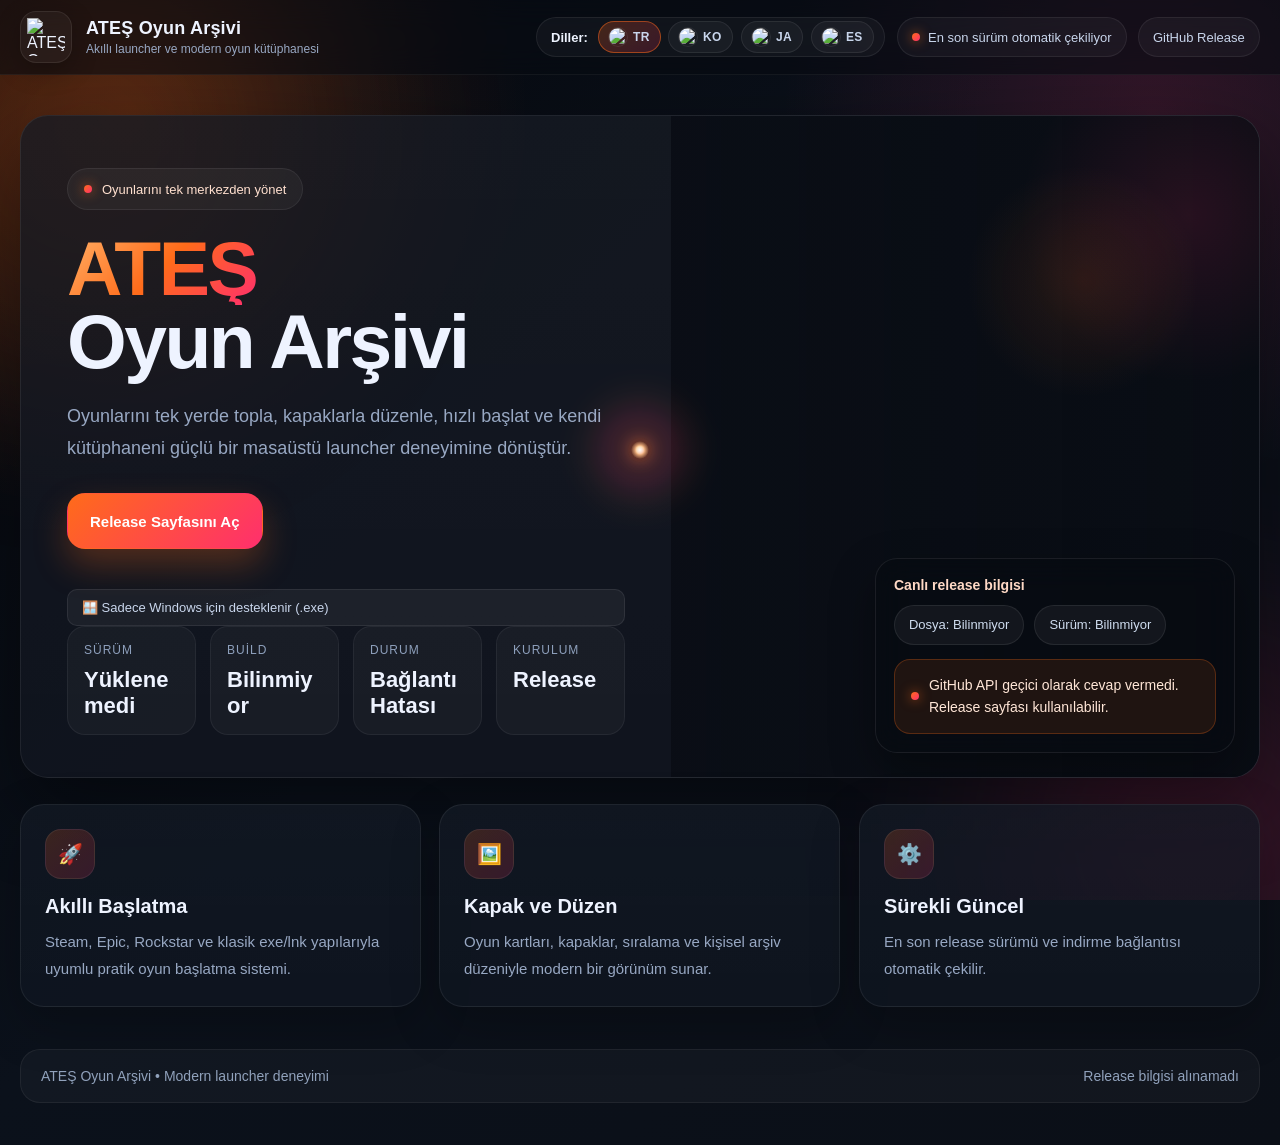
==== commit 7f6c86e4: "Add files via upload" ====
--- a/index.html
+++ b/index.html
@@ -69,7 +69,7 @@
 }
 </script>
 
-<link rel="stylesheet" href="style.css" />
+<link rel="stylesheet" href="/atesoyunarsivi/style.css" />
 
   <style>
     * { box-sizing: border-box; }
@@ -411,7 +411,7 @@
   min-height: 650px;
   background:
     linear-gradient(90deg, rgba(7,11,18,0.3), rgba(7,11,18,0.6)),
-    url("launcher.jpg?v=3") center center no-repeat;
+    url("/atesoyunarsivi/launcher.jpg?v=3") center center no-repeat;
   background-size: contain;
   background-color: #0b0f17;
 }
@@ -630,9 +630,15 @@
       border-color: rgba(255,107,26,0.5);
     }
 
-    .flag {
-      font-size: 15px;
-      line-height: 1;
+    
+    .flag-icon {
+      width: 18px;
+      height: 18px;
+      border-radius: 50%;
+      object-fit: cover;
+      display: block;
+      flex: 0 0 auto;
+      box-shadow: 0 0 0 1px rgba(255,255,255,0.08);
     }
 
     .lang-text {
@@ -779,7 +785,7 @@
       <div class="container topbar-inner">
         <div class="brand">
   <div class="brand-logo">
-    <img src="logo.png?v=4" alt="ATEŞ Oyun Arşivi logo" />
+    <img src="/atesoyunarsivi/logo.png?v=4" alt="ATEŞ Oyun Arşivi logo" />
   </div>
           <div>
             <div class="brand-title">ATEŞ Oyun Arşivi</div>
@@ -790,18 +796,23 @@
         <div class="nav-actions">
         <div class="mini-badge language-badge">
           <span class="lang-label">Diller:</span>
-          <div class="lang-links">
+          
+<div class="lang-links">
             <a class="lang-item active" href="https://dates1905.github.io/atesoyunarsivi/" aria-label="Türkçe">
-              <span class="flag">🇹🇷</span><span class="lang-text">TR</span>
+              <img class="flag-icon" src="/atesoyunarsivi/assets/flags/tr.svg" alt="Türkiye bayrağı" />
+              <span class="lang-text">TR</span>
             </a>
             <a class="lang-item" href="https://dates1905.github.io/atesoyunarsivi/ko/" aria-label="한국어">
-              <span class="flag">🇰🇷</span><span class="lang-text">KO</span>
+              <img class="flag-icon" src="/atesoyunarsivi/assets/flags/kr.svg" alt="Güney Kore bayrağı" />
+              <span class="lang-text">KO</span>
             </a>
             <a class="lang-item" href="https://dates1905.github.io/atesoyunarsivi/ja/" aria-label="日本語">
-              <span class="flag">🇯🇵</span><span class="lang-text">JA</span>
+              <img class="flag-icon" src="/atesoyunarsivi/assets/flags/jp.svg" alt="Japonya bayrağı" />
+              <span class="lang-text">JA</span>
             </a>
             <a class="lang-item" href="https://dates1905.github.io/atesoyunarsivi/es/" aria-label="Español">
-              <span class="flag">🇪🇸</span><span class="lang-text">ES</span>
+              <img class="flag-icon" src="/atesoyunarsivi/assets/flags/es.svg" alt="İspanya bayrağı" />
+              <span class="lang-text">ES</span>
             </a>
           </div>
         </div>
